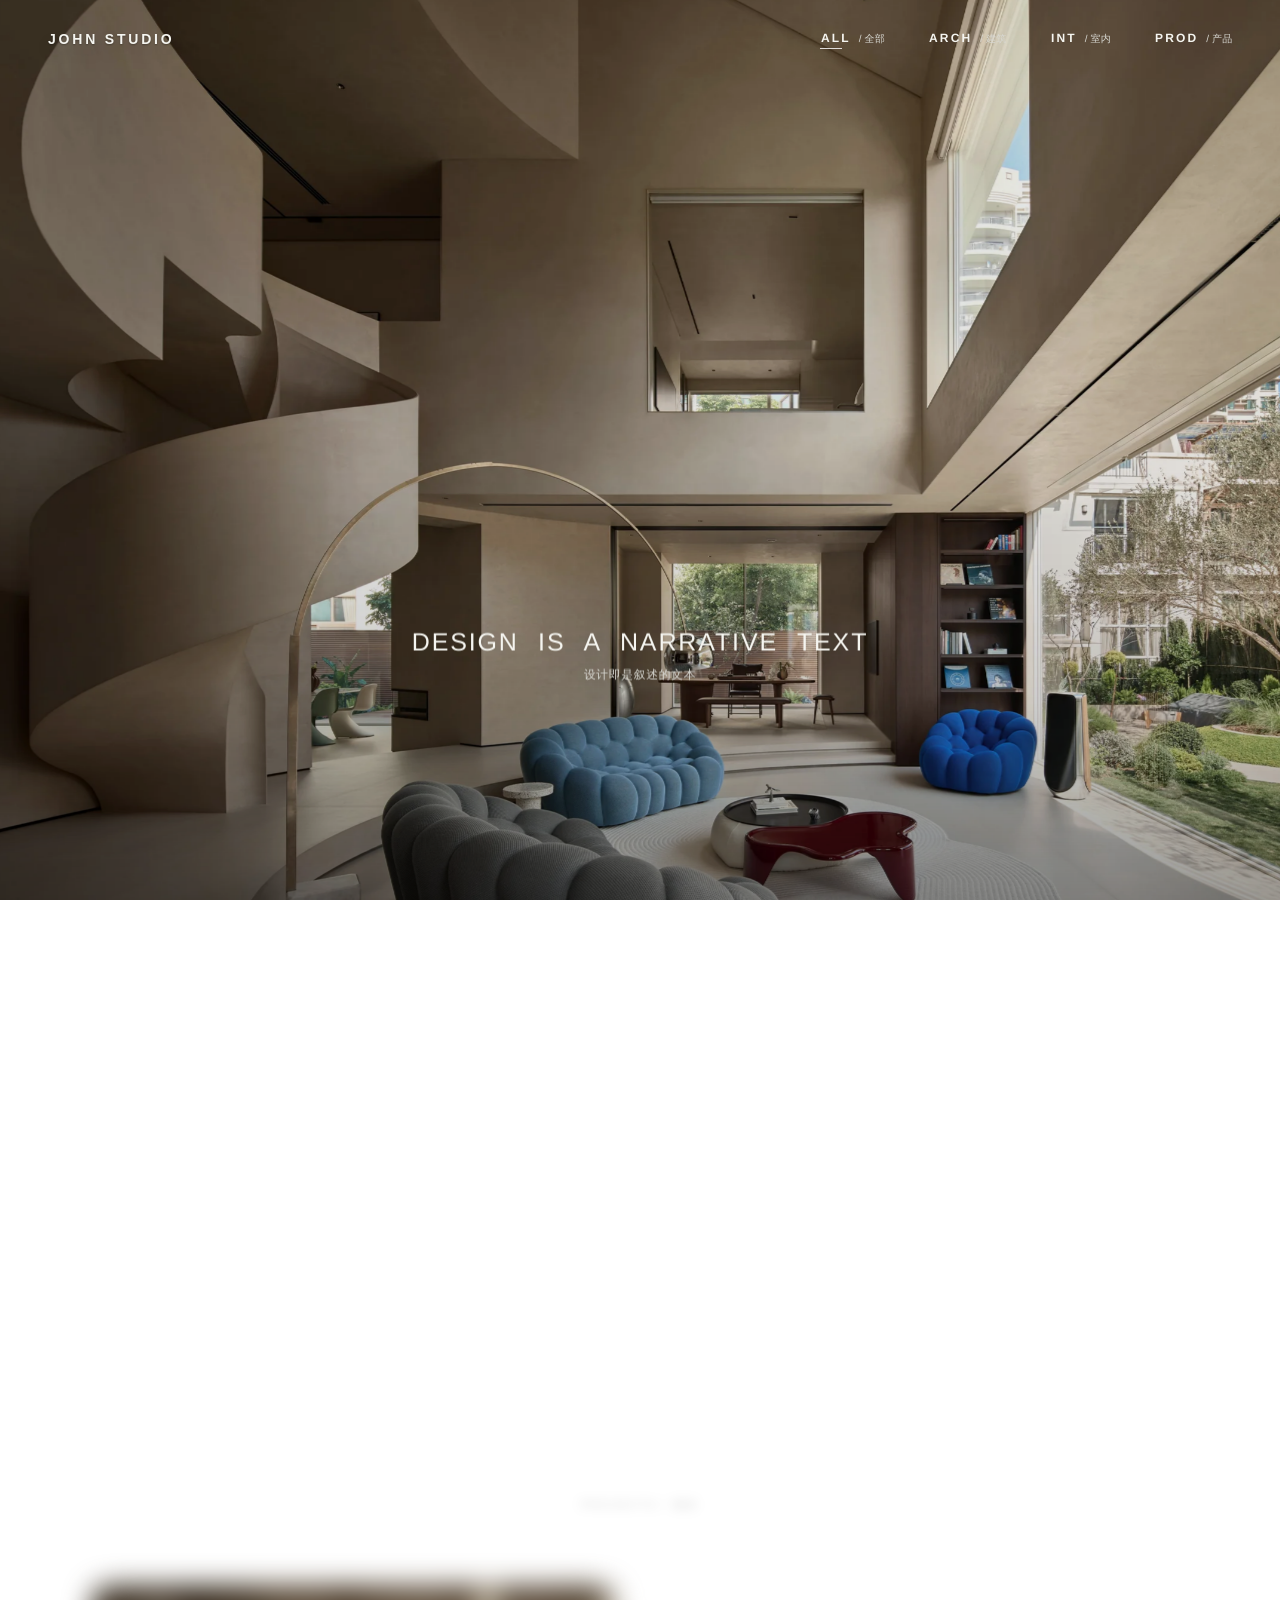
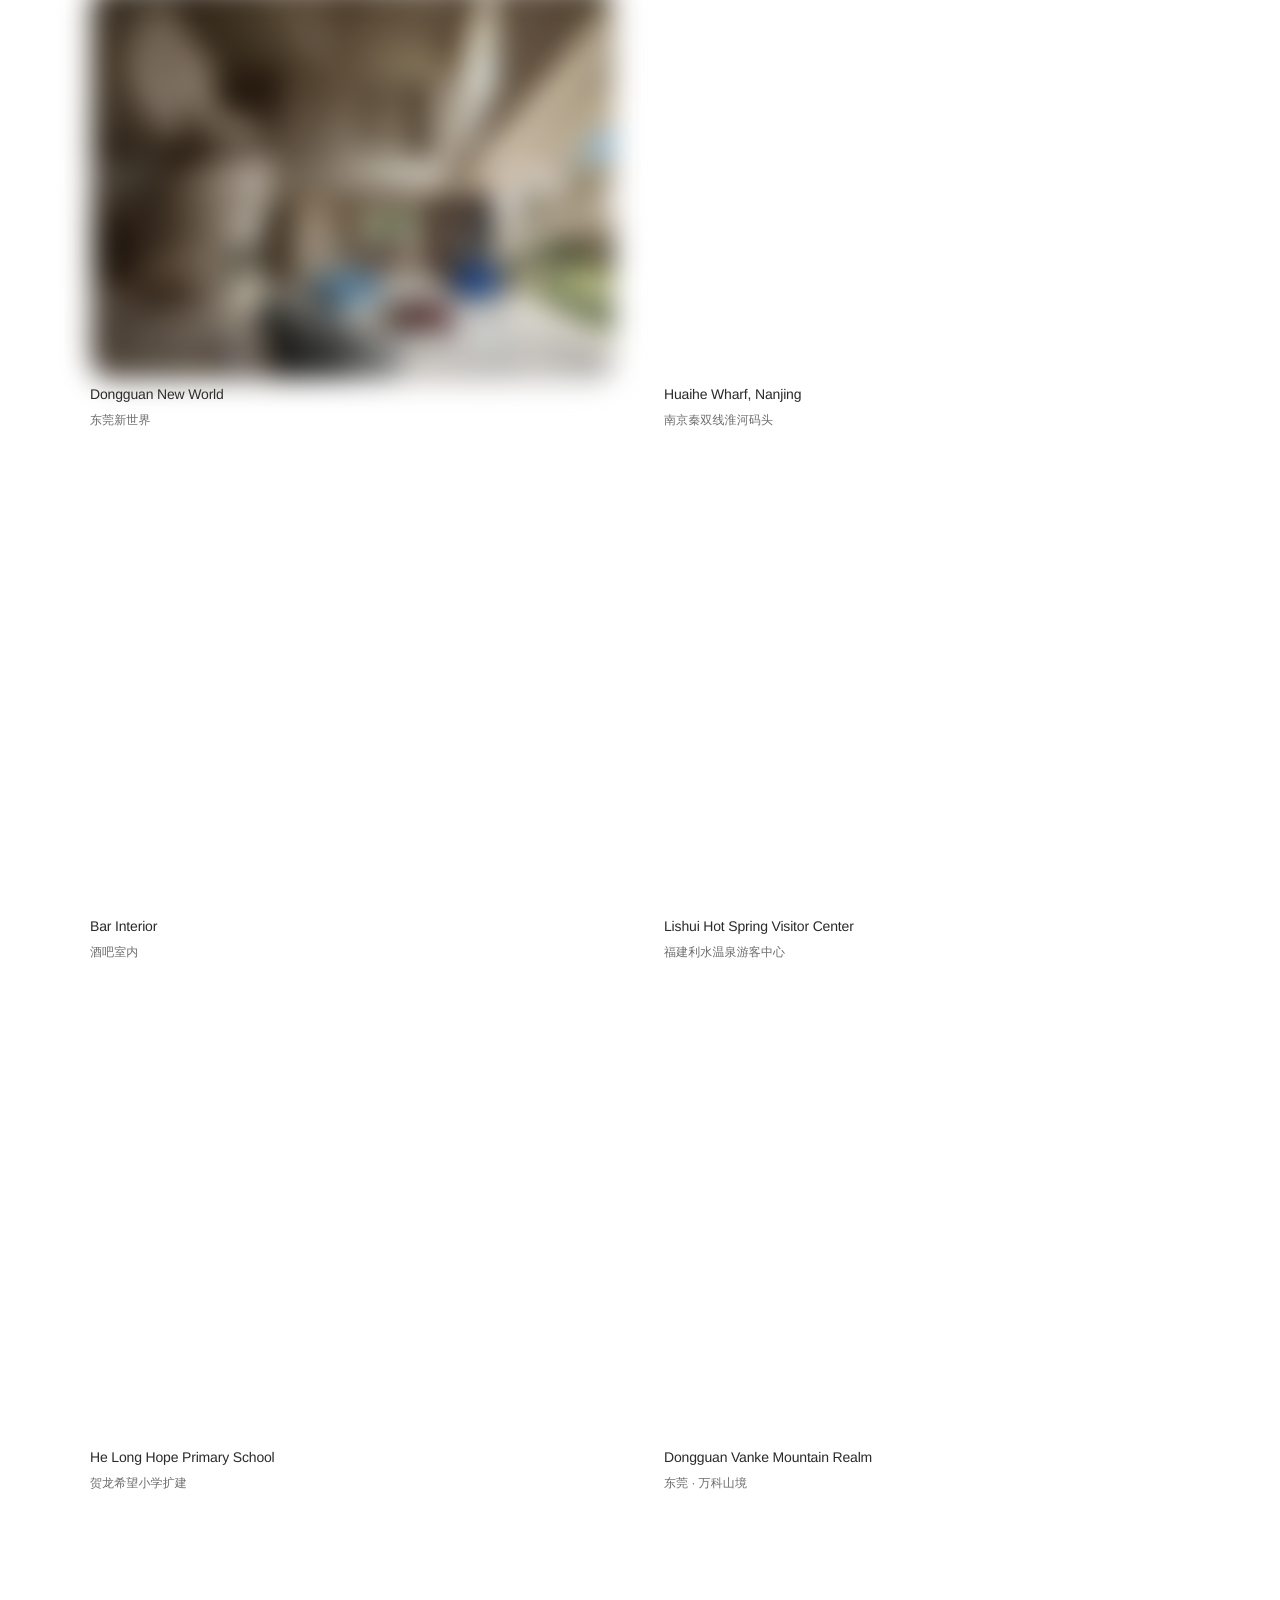
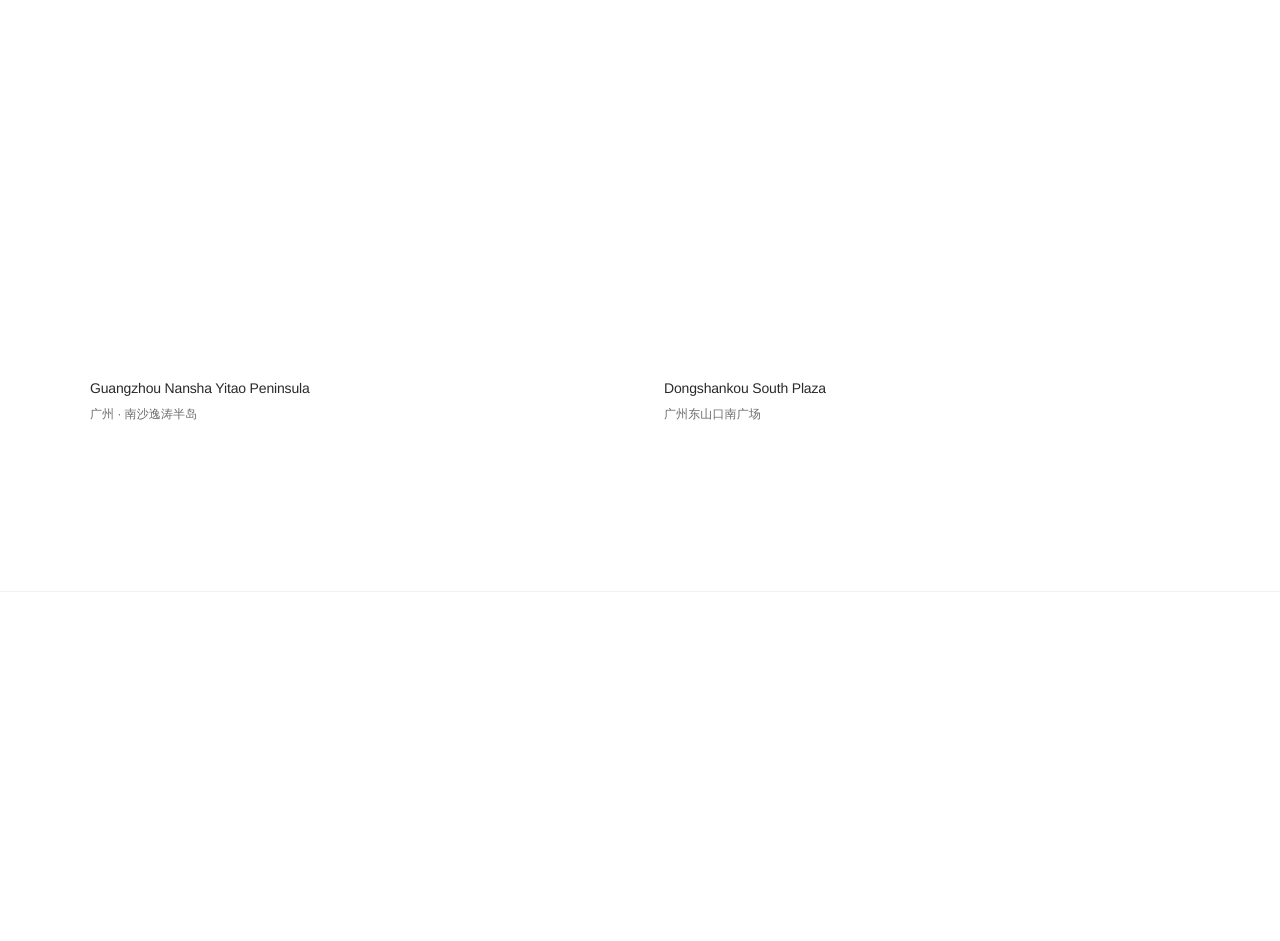
==== index.html @ ca64f233 "restore project image motion" ====
<!DOCTYPE html>
<html lang="en">
<head>
<meta charset="UTF-8">
<meta name="viewport" content="width=device-width, initial-scale=1.0"/>
<title>JOHN STUDIO - COVER FIRST ROBUST PREVIEW</title>

<style>
/* =========================
   BASE
========================= */
body{
  margin:0;
  font-family:-apple-system,BlinkMacSystemFont,sans-serif;
  background:#0b0b0d;
  color:#fff;
}

/* =========================
   HOME / 主页面
========================= */
#homePage{
  display:block;
}

/* HERO */
.hero{
  height:100vh;
  position:relative;
  overflow:hidden;
  display:flex;
  align-items:center;
  justify-content:center;
  text-align:center;
}

.bg{
  position:absolute;
  inset:0;
  background-size:cover;
  background-position:center;
  transform:scale(1.1);
  transition:opacity 1.2s ease, transform 4s ease;
  filter:brightness(0.78);
}

.hero::after{
  content:"";
  position:absolute;
  inset:0;
  pointer-events:none;
  /* 让 Hero 底图在底部慢慢融入浅色页面，而不是硬切断 */
  background:
    linear-gradient(
      to bottom,
      rgba(0,0,0,0.18) 0%,
      rgba(0,0,0,0.12) 22%,
      rgba(0,0,0,0.06) 42%,
      rgba(245,245,247,0.00) 56%,
      rgba(245,245,247,0.24) 70%,
      rgba(245,245,247,0.58) 82%,
      rgba(245,245,247,0.88) 92%,
      rgba(245,245,247,1.00) 100%
    );
}

.hero::before{
  content:"";
  position:absolute;
  left:-2%;
  right:-2%;
  bottom:-6%;
  height:34%;
  pointer-events:none;
  z-index:1;
  /* 再加一层柔和雾化过渡，让白底更自然地接住底图 */
  background:
    radial-gradient(
      ellipse at center bottom,
      rgba(245,245,247,0.72) 0%,
      rgba(245,245,247,0.42) 40%,
      rgba(245,245,247,0.16) 68%,
      rgba(245,245,247,0.00) 100%
    );
  filter:blur(18px);
  transform:translateY(6%);
}

.content{
  position:relative;
  z-index:2;
}

h1{
  font-size:72px;
  margin:0;
  font-weight:300;
  letter-spacing:-1px;
}

/* NAV */
.nav{
  margin-top:60px;
  display:flex;
  justify-content:center;
  gap:60px;
}

.item{
  cursor:pointer;
  opacity:0.45;
  transition:transform 0.25s ease, opacity 0.25s ease;
  text-align:center;
}

.item:hover{
  opacity:1;
  transform:scale(1.12);
}

.item.active{
  opacity:1;
}

.item span{
  display:block;
  font-size:12px;
  opacity:0.4;
}

/* SECTION */
.section{
  padding:120px 40px;
  max-width:1100px;
  margin:auto;
}

.title{
  font-size:12px;
  letter-spacing:3px;
  opacity:0.4;
  margin-bottom:40px;
}

.cards{
  display:grid;
  grid-template-columns:repeat(2,1fr);
  gap:28px;
}

.card{
  cursor:pointer;
}

.card img{
  width:100%;
  height:420px;
  object-fit:cover;
  border-radius:22px;
  transition:0.4s ease;
}

.card:hover img{
  transform:scale(1.02);
}

.card .text{
  padding:12px 6px;
}

.card .text span{
  display:block;
  font-size:12px;
  opacity:0.4;
  margin-top:6px;
}

/* CONTACT */
.contact{
  padding:120px 40px;
  max-width:1000px;
  margin:auto;
  opacity:0.75;
  display:grid;
  grid-template-columns:repeat(3,1fr);
  gap:40px;
  font-size:13px;
}

/* =========================
   SPACE / 空间页面
========================= */
#spacePage{
  display:none;
  position:fixed;
  inset:0;
  z-index:999;
  background:#000;
  overflow:hidden;
  color:#fff;
}

/* STAGE */
.stage{
  position:relative;
  width:100vw;
  height:100vh;
  overflow:hidden;
}

/* SLIDES */
.slide{
  position:absolute;
  inset:0;
  background-size:cover;
  background-position:center;
  background-repeat:no-repeat;
  opacity:0;
  transform:scale(1.05);
  transition:opacity 1.2s ease, transform 5s ease;
  filter:brightness(0.90);
}

.slide.active{
  opacity:1;
  transform:scale(1.12);
}

/* SMART IMAGE MODE
   横图：cover 全屏沉浸
   竖图：contain 完整显示 + 同图 cover 背景补满 */
.slide.portrait{
  background-size:contain, cover;
  background-position:center, center;
  background-repeat:no-repeat, no-repeat;
}

.slide.landscape{
  background-size:cover;
  background-position:center;
  background-repeat:no-repeat;
}

/* OVERLAY */
.stage::after{
  content:"";
  position:absolute;
  inset:0;
  background:linear-gradient(
    to bottom,
    rgba(0,0,0,0.02) 0%,
    rgba(0,0,0,0.03) 52%,
    rgba(0,0,0,0.12) 78%,
    rgba(0,0,0,0.42) 100%
  );
  pointer-events:none;
}

/* TOP PROJECT SWITCHER */
.topnav{
  position:absolute;
  top:28px;
  left:50%;
  transform:translateX(-50%);
  display:flex;
  gap:40px;
  z-index:20;
}

.navGroup{
  position:relative;
  padding:0 0 18px;
}

.tab{
  font-size:12px;
  letter-spacing:2px;
  opacity:0.4;
  cursor:pointer;
  transition:0.25s;
}

.navGroup:hover .tab{
  opacity:0.8;
  transform:scale(1.08);
}

.navGroup.active .tab{
  opacity:1;
}

.projectMenu{
  position:absolute;
  top:28px;
  left:50%;
  transform:translateX(-50%) translateY(8px);
  min-width:190px;
  padding:10px 0;
  border-radius:0;
  background:transparent;
  backdrop-filter:none;
  border:none;
  opacity:0;
  pointer-events:none;
  transition:opacity .25s ease, transform .25s ease;
  text-align:center;
}

.navGroup:hover .projectMenu{
  opacity:1;
  pointer-events:auto;
  transform:translateX(-50%) translateY(0);
}

.projectOption{
  display:block;
  font-size:11px;
  letter-spacing:1.4px;
  line-height:1.45;
  padding:8px 4px;
  opacity:0.48;
  cursor:pointer;
  transition:opacity .22s ease, transform .22s ease;
  white-space:nowrap;
}

.projectOption:hover{
  opacity:1;
  transform:scale(1.04);
}

.projectOption.current{
  opacity:1;
}

.projectOption span{
  display:block;
  font-size:10px;
  letter-spacing:0;
  opacity:.35;
  margin-top:2px;
}

/* META */
.meta{
  position:absolute;
  bottom:34px;
  left:34px;
  z-index:10;
  text-shadow:0 2px 12px rgba(0,0,0,0.38);
}

.space-title{
  font-size:14px;
  opacity:0.9;
}

.desc{
  font-size:12px;
  opacity:0.45;
  margin-top:6px;
}

.project-index{
  font-size:11px;
  opacity:0.35;
  margin-top:12px;
  letter-spacing:2px;
}

/* hint */
.hint{
  position:absolute;
  right:28px;
  bottom:28px;
  font-size:11px;
  opacity:0.25;
  z-index:10;
}


/* PORTRAIT ONLY SIDE BLUR GLASS
   只在竖向图片 contain 排版时开启；横幅图片保持原样 */
.sideBlur{
  position:absolute;
  top:0;
  bottom:0;
  width:min(29vw, 430px);
  z-index:6;
  pointer-events:none;
  opacity:0;
  transition:opacity .45s ease;
  backdrop-filter:blur(11px) saturate(0.98) brightness(1.00);
  -webkit-backdrop-filter:blur(11px) saturate(0.98) brightness(1.00);
}

.stage.portraitMode .sideBlur{
  opacity:1;
}

.sideBlur.left{
  left:0;
  background:
    linear-gradient(to right,
      rgba(0,0,0,0.045) 0%,
      rgba(0,0,0,0.028) 24%,
      rgba(0,0,0,0.012) 50%,
      rgba(255,255,255,0.010) 78%,
      rgba(255,255,255,0.00) 100%);
  box-shadow:
    inset -12px 0 24px rgba(0,0,0,0.045),
    inset -1px 0 0 rgba(255,255,255,0.025);
  mask-image:linear-gradient(to right, rgba(0,0,0,1) 0%, rgba(0,0,0,.95) 74%, rgba(0,0,0,0) 100%);
  -webkit-mask-image:linear-gradient(to right, rgba(0,0,0,1) 0%, rgba(0,0,0,.95) 74%, rgba(0,0,0,0) 100%);
}

.sideBlur.right{
  right:0;
  background:
    linear-gradient(to left,
      rgba(0,0,0,0.045) 0%,
      rgba(0,0,0,0.028) 24%,
      rgba(0,0,0,0.012) 50%,
      rgba(255,255,255,0.010) 78%,
      rgba(255,255,255,0.00) 100%);
  box-shadow:
    inset 12px 0 24px rgba(0,0,0,0.045),
    inset 1px 0 0 rgba(255,255,255,0.025);
  mask-image:linear-gradient(to left, rgba(0,0,0,1) 0%, rgba(0,0,0,.95) 74%, rgba(0,0,0,0) 100%);
  -webkit-mask-image:linear-gradient(to left, rgba(0,0,0,1) 0%, rgba(0,0,0,.95) 74%, rgba(0,0,0,0) 100%);
}

@media(max-width:760px){
  .sideBlur{
    width:22vw;
    backdrop-filter:blur(10px) saturate(0.99) brightness(1.00);
    -webkit-backdrop-filter:blur(10px) saturate(0.99) brightness(1.00);
  }
  h1{font-size:46px;}
  .nav{gap:26px;}
  .cards{grid-template-columns:1fr;}
  .card img{height:360px;}
  .contact{grid-template-columns:1fr;}
  .topnav{gap:26px;}
  .projectMenu{min-width:160px;}
}

/* =========================
   LIGHT VERSION OVERRIDES
========================= */
body{
  background:#f5f1e9;
  color:#181716;
}

#homePage{
  background:#f5f1e9;
  color:#181716;
}

.hero::after{
  background:linear-gradient(
    to bottom,
    rgba(255,255,255,0.04) 0%,
    rgba(255,255,255,0.08) 28%,
    rgba(245,241,233,0.40) 64%,
    rgba(245,241,233,0.92) 88%,
    rgba(245,241,233,1) 100%
  );
}

.bg{
  filter:brightness(0.88);
}

.content{
  color:#fff;
  text-shadow:0 10px 30px rgba(0,0,0,0.18);
}

.item,
.item span{
  color:inherit;
}

.section{
  color:#181716;
}

.title{
  opacity:0.5;
}

.card img{
  box-shadow:0 22px 60px rgba(0,0,0,0.08);
}

.contact{
  color:#181716;
  opacity:0.78;
}

#spacePage{
  background:#f5f1e9;
  color:#181716;
}

.slide{
  filter:brightness(0.98);
}

.stage::after{
  background:linear-gradient(
    to bottom,
    rgba(255,255,255,0.00) 0%,
    rgba(255,255,255,0.03) 48%,
    rgba(245,241,233,0.36) 76%,
    rgba(245,241,233,0.84) 100%
  );
}

/* Top nav stays light for readability over imagery */
.topnav,
.tab,
.projectOption,
.projectOption span,
.hint{
  color:#fff;
  text-shadow:0 1px 12px rgba(0,0,0,0.25);
}

.tab{
  opacity:0.58;
}

.navGroup:hover .tab{
  opacity:0.92;
}

.navGroup.active .tab,
.projectOption.current{
  opacity:1;
}

.projectOption{
  opacity:0.62;
}

.projectOption span{
  opacity:0.55;
}

.meta{
  color:#181716;
  text-shadow:0 2px 10px rgba(255,255,255,0.35);
}

.space-title{
  color:#181716;
}

.desc,
.project-index{
  color:rgba(24,23,22,0.74);
  opacity:1;
}

.hint{
  opacity:0.48;
}

/* Portrait side blur becomes light glass instead of dark haze */
.sideBlur{
  backdrop-filter:blur(11px) saturate(0.98) brightness(1.05);
  -webkit-backdrop-filter:blur(11px) saturate(0.98) brightness(1.05);
}

.sideBlur.left{
  background:
    linear-gradient(to right,
      rgba(255,255,255,0.15) 0%,
      rgba(255,255,255,0.09) 24%,
      rgba(255,255,255,0.04) 50%,
      rgba(255,255,255,0.015) 78%,
      rgba(255,255,255,0.00) 100%);
  box-shadow:
    inset -12px 0 24px rgba(255,255,255,0.10),
    inset -1px 0 0 rgba(255,255,255,0.08);
}

.sideBlur.right{
  background:
    linear-gradient(to left,
      rgba(255,255,255,0.15) 0%,
      rgba(255,255,255,0.09) 24%,
      rgba(255,255,255,0.04) 50%,
      rgba(255,255,255,0.015) 78%,
      rgba(255,255,255,0.00) 100%);
  box-shadow:
    inset 12px 0 24px rgba(255,255,255,0.10),
    inset 1px 0 0 rgba(255,255,255,0.08);
}


/* =========================
   LIGHT APPLE VERSION OVERRIDES
========================= */
body,
#homePage,
#spacePage{
  background:#f5f6f8;
  color:#111214;
}

/* Cooler, cleaner Apple-like light surface */
.hero::after{
  background:linear-gradient(
    to bottom,
    rgba(255,255,255,0.02) 0%,
    rgba(255,255,255,0.05) 24%,
    rgba(245,246,248,0.28) 56%,
    rgba(245,246,248,0.86) 84%,
    rgba(245,246,248,1) 100%
  );
}

.bg{
  filter:brightness(0.90) saturate(0.98);
}

.content{
  text-shadow:0 10px 28px rgba(0,0,0,0.14);
}

h1{
  letter-spacing:-0.04em;
}

.item{
  opacity:0.52;
}

.item.active{
  opacity:1;
}

.item span{
  opacity:0.52;
}

.section{
  padding:132px 44px;
}

.title{
  opacity:0.46;
  letter-spacing:0.22em;
}

.cards{
  gap:34px;
}

.card img{
  border-radius:28px;
  box-shadow:
    0 18px 48px rgba(15,23,42,0.08),
    0 2px 10px rgba(15,23,42,0.04);
}

.card:hover img{
  transform:scale(1.018);
}

.card .text{
  padding:14px 6px 2px;
}

.card .text span{
  opacity:0.52;
}

.contact{
  opacity:0.82;
  color:#202124;
}

/* Space page: cleaner and more "Apple" */
.slide{
  filter:brightness(1.00) saturate(0.98);
}

.stage::after{
  background:linear-gradient(
    to bottom,
    rgba(255,255,255,0.00) 0%,
    rgba(255,255,255,0.025) 50%,
    rgba(245,246,248,0.24) 76%,
    rgba(245,246,248,0.72) 100%
  );
}

.topnav{
  gap:44px;
}

.tab{
  opacity:0.64;
  text-shadow:0 1px 12px rgba(0,0,0,0.18);
}

.navGroup:hover .tab{
  opacity:0.95;
}

.projectOption{
  opacity:0.68;
  text-shadow:0 1px 12px rgba(0,0,0,0.18);
}

.projectOption span{
  opacity:0.56;
}

.meta{
  text-shadow:0 2px 10px rgba(255,255,255,0.46);
}

.space-title{
  color:#121316;
}

.desc,
.project-index{
  color:rgba(18,19,22,0.72);
}

.hint{
  opacity:0.40;
  text-shadow:0 1px 12px rgba(0,0,0,0.16);
}

/* Portrait side blur: more transparent frosted glass, cooler Apple tone */
.sideBlur{
  backdrop-filter:blur(13px) saturate(1.02) brightness(1.02);
  -webkit-backdrop-filter:blur(13px) saturate(1.02) brightness(1.02);
}

.sideBlur.left{
  background:
    linear-gradient(to right,
      rgba(255,255,255,0.18) 0%,
      rgba(255,255,255,0.10) 24%,
      rgba(255,255,255,0.045) 52%,
      rgba(255,255,255,0.015) 80%,
      rgba(255,255,255,0.00) 100%);
  box-shadow:
    inset -10px 0 24px rgba(255,255,255,0.08),
    inset -1px 0 0 rgba(255,255,255,0.10);
}

.sideBlur.right{
  background:
    linear-gradient(to left,
      rgba(255,255,255,0.18) 0%,
      rgba(255,255,255,0.10) 24%,
      rgba(255,255,255,0.045) 52%,
      rgba(255,255,255,0.015) 80%,
      rgba(255,255,255,0.00) 100%);
  box-shadow:
    inset 10px 0 24px rgba(255,255,255,0.08),
    inset 1px 0 0 rgba(255,255,255,0.10);
}


/* =========================
   APPLE PRODUCT PAGE REFINEMENT
========================= */
body,
#homePage,
#spacePage{
  background:#f5f5f7;
  color:#1d1d1f;
}

/* Apple product page usually has cleaner whitespace + cooler surface */
.hero::after{
  background:linear-gradient(
    to bottom,
    rgba(255,255,255,0.00) 0%,
    rgba(255,255,255,0.025) 22%,
    rgba(245,245,247,0.18) 52%,
    rgba(245,245,247,0.72) 82%,
    rgba(245,245,247,1) 100%
  );
}

.bg{
  filter:brightness(0.93) saturate(0.96);
}

.content{
  text-shadow:0 8px 24px rgba(0,0,0,0.10);
}

h1{
  font-size:78px;
  font-weight:300;
  letter-spacing:-0.055em;
}

.nav{
  gap:56px;
}

.item{
  opacity:0.54;
}

.item:hover{
  transform:scale(1.08);
}

.item span{
  font-size:11px;
  opacity:0.5;
}

.section{
  max-width:1180px;
  padding:144px 48px;
}

.title{
  font-size:11px;
  letter-spacing:0.24em;
  opacity:0.42;
  margin-bottom:44px;
}

.cards{
  gap:36px;
}

.card img{
  border-radius:30px;
  box-shadow:
    0 12px 34px rgba(0,0,0,0.05),
    0 2px 10px rgba(0,0,0,0.03);
}

.card:hover img{
  transform:scale(1.015);
}

.card .text{
  padding:14px 4px 4px;
  font-size:15px;
  color:#1d1d1f;
}

.card .text span{
  font-size:12px;
  opacity:0.54;
}

.contact{
  max-width:1100px;
  padding:132px 48px;
  color:#1d1d1f;
  opacity:0.82;
}

/* Space page tuned to Apple product page feeling */
.slide{
  filter:brightness(1.02) saturate(0.97);
}

.stage::after{
  background:linear-gradient(
    to bottom,
    rgba(255,255,255,0.00) 0%,
    rgba(255,255,255,0.012) 48%,
    rgba(245,245,247,0.14) 76%,
    rgba(245,245,247,0.48) 100%
  );
}

/* Top switcher lighter and more restrained */
.topnav{
  gap:46px;
}

.tab{
  font-size:11px;
  letter-spacing:0.22em;
  opacity:0.62;
  text-shadow:0 1px 10px rgba(0,0,0,0.12);
}

.navGroup:hover .tab{
  opacity:0.92;
  transform:scale(1.05);
}

.projectOption{
  font-size:11px;
  letter-spacing:0.08em;
  opacity:0.70;
  text-shadow:0 1px 10px rgba(0,0,0,0.12);
}

.projectOption span{
  font-size:10px;
  opacity:0.52;
}

.meta{
  bottom:36px;
  left:36px;
  text-shadow:0 2px 8px rgba(255,255,255,0.28);
}

.space-title{
  font-size:14px;
  color:#1d1d1f;
}

.desc{
  color:rgba(29,29,31,0.72);
}

.project-index{
  color:rgba(29,29,31,0.60);
  letter-spacing:0.18em;
}

.hint{
  opacity:0.32;
  text-shadow:0 1px 10px rgba(0,0,0,0.10);
}

/* Portrait side glass closer to Apple frosted UI */
.sideBlur{
  backdrop-filter:blur(14px) saturate(1.04) brightness(1.02);
  -webkit-backdrop-filter:blur(14px) saturate(1.04) brightness(1.02);
}

.sideBlur.left{
  background:
    linear-gradient(to right,
      rgba(255,255,255,0.20) 0%,
      rgba(255,255,255,0.11) 24%,
      rgba(255,255,255,0.05) 52%,
      rgba(255,255,255,0.018) 82%,
      rgba(255,255,255,0.00) 100%);
  box-shadow:
    inset -8px 0 20px rgba(255,255,255,0.08),
    inset -1px 0 0 rgba(255,255,255,0.10);
}

.sideBlur.right{
  background:
    linear-gradient(to left,
      rgba(255,255,255,0.20) 0%,
      rgba(255,255,255,0.11) 24%,
      rgba(255,255,255,0.05) 52%,
      rgba(255,255,255,0.018) 82%,
      rgba(255,255,255,0.00) 100%);
  box-shadow:
    inset 8px 0 20px rgba(255,255,255,0.08),
    inset 1px 0 0 rgba(255,255,255,0.10);
}

@media(max-width:760px){
  h1{font-size:52px;}
  .section{padding:108px 22px;}
  .contact{padding:108px 22px;}
}


/* =========================
   AUTO CONTRAST TEXT SYSTEM
   图片亮度自动切换文字深浅；同时保留轻微光晕，避免文字消失
========================= */
.stage.textOnDark .topnav,
.stage.textOnDark .tab,
.stage.textOnDark .projectOption,
.stage.textOnDark .projectOption span,
.stage.textOnDark .meta,
.stage.textOnDark .space-title,
.stage.textOnDark .desc,
.stage.textOnDark .project-index,
.stage.textOnDark .hint{
  color:#f5f5f7 !important;
  text-shadow:
    0 1px 2px rgba(0,0,0,0.36),
    0 8px 22px rgba(0,0,0,0.36) !important;
}

.stage.textOnDark .desc,
.stage.textOnDark .project-index,
.stage.textOnDark .projectOption span{
  color:rgba(245,245,247,0.82) !important;
}

.stage.textOnLight .topnav,
.stage.textOnLight .tab,
.stage.textOnLight .projectOption,
.stage.textOnLight .projectOption span,
.stage.textOnLight .meta,
.stage.textOnLight .space-title,
.stage.textOnLight .desc,
.stage.textOnLight .project-index,
.stage.textOnLight .hint{
  color:#1d1d1f !important;
  text-shadow:
    0 1px 2px rgba(255,255,255,0.72),
    0 8px 22px rgba(255,255,255,0.54) !important;
}

.stage.textOnLight .desc,
.stage.textOnLight .project-index,
.stage.textOnLight .projectOption span{
  color:rgba(29,29,31,0.84) !important;
}

.stage.textOnLight .tab,
.stage.textOnDark .tab{
  opacity:0.68;
}

.stage.textOnLight .navGroup.active .tab,
.stage.textOnDark .navGroup.active .tab,
.stage.textOnLight .projectOption.current,
.stage.textOnDark .projectOption.current{
  opacity:1;
}

.stage.textOnLight .projectOption,
.stage.textOnDark .projectOption{
  opacity:0.82;
}

.stage.textOnLight .projectOption:hover,
.stage.textOnDark .projectOption:hover{
  opacity:1;
}

/* A barely visible local halo behind bottom text, not a box */
.meta::before{
  content:"";
  position:absolute;
  inset:-18px -24px -18px -20px;
  z-index:-1;
  border-radius:28px;
  opacity:0;
  transition:opacity .45s ease, background .45s ease;
  pointer-events:none;
  filter:blur(10px);
}

.stage.textOnDark .meta::before{
  opacity:0.20;
  background:rgba(0,0,0,0.38);
}

.stage.textOnLight .meta::before{
  opacity:0.22;
  background:rgba(255,255,255,0.62);
}

/* Hero title keeps readable over both light/dark hero images */
.hero .content{
  text-shadow:
    0 1px 2px rgba(0,0,0,0.30),
    0 12px 30px rgba(0,0,0,0.22) !important;
}


/* Secondary Chinese text readability refinement */
.projectOption span,
.desc,
.project-index{
  font-weight:500;
  letter-spacing:0.02em;
}

.stage.textOnLight .projectOption span,
.stage.textOnLight .desc,
.stage.textOnLight .project-index{
  text-shadow:
    0 1px 1px rgba(255,255,255,0.78),
    0 4px 10px rgba(255,255,255,0.34) !important;
}

.stage.textOnDark .projectOption span,
.stage.textOnDark .desc,
.stage.textOnDark .project-index{
  text-shadow:
    0 1px 1px rgba(0,0,0,0.40),
    0 4px 10px rgba(0,0,0,0.28) !important;
}


/* =========================
   REFINED LIGHT TYPOGRAPHY SYSTEM
   重新设计浅色版字体层级：更高级、更克制、更清楚
========================= */

/* Global light-page typography */
body{
  -webkit-font-smoothing:antialiased;
  text-rendering:geometricPrecision;
}

/* HOME: keep Apple product-page calmness */
h1{
  font-weight:320 !important;
  letter-spacing:-0.065em !important;
  color:#f8f8f8;
  text-shadow:
    0 1px 2px rgba(0,0,0,0.18),
    0 14px 34px rgba(0,0,0,0.18) !important;
}

.nav .item{
  font-size:13px;
  font-weight:520;
  letter-spacing:0.18em;
  color:rgba(255,255,255,0.72);
  opacity:1 !important;
  text-shadow:0 1px 12px rgba(0,0,0,0.16);
}

.nav .item.active{
  color:#fff;
}

.nav .item span{
  margin-top:7px;
  font-size:11px;
  font-weight:450;
  letter-spacing:0.04em;
  color:rgba(255,255,255,0.56);
  opacity:1 !important;
}

/* HOME project labels */
.card .text{
  font-size:15px !important;
  font-weight:520;
  letter-spacing:-0.01em;
  color:#1d1d1f !important;
}

.card .text span{
  font-size:12px !important;
  font-weight:460;
  color:rgba(29,29,31,0.58);
  opacity:1 !important;
}

.title{
  color:rgba(29,29,31,0.48);
  opacity:1 !important;
  font-weight:540;
}

/* SPACE: use CSS variables driven by automatic image contrast */
#spaceStage{
  --space-fg:#f5f5f7;
  --space-sub:rgba(245,245,247,0.72);
  --space-soft:rgba(245,245,247,0.54);
  --space-shadow:rgba(0,0,0,0.30);
  --space-glow:rgba(0,0,0,0.18);
}

#spaceStage.textOnLight{
  --space-fg:#1d1d1f;
  --space-sub:rgba(29,29,31,0.74);
  --space-soft:rgba(29,29,31,0.56);
  --space-shadow:rgba(255,255,255,0.68);
  --space-glow:rgba(255,255,255,0.34);
}

#spaceStage.textOnDark{
  --space-fg:#f5f5f7;
  --space-sub:rgba(245,245,247,0.76);
  --space-soft:rgba(245,245,247,0.58);
  --space-shadow:rgba(0,0,0,0.34);
  --space-glow:rgba(0,0,0,0.20);
}

/* remove heavy old shadows and rebuild refined contrast */
#spaceStage .topnav,
#spaceStage .tab,
#spaceStage .projectOption,
#spaceStage .projectOption span,
#spaceStage .meta,
#spaceStage .space-title,
#spaceStage .desc,
#spaceStage .project-index,
#spaceStage .hint{
  color:var(--space-fg) !important;
  text-shadow:
    0 1px 1px var(--space-shadow),
    0 10px 26px var(--space-glow) !important;
}

/* Top category: more Apple-like, less decorative */
.topnav{
  top:32px !important;
  gap:48px !important;
}

.tab{
  font-size:12px !important;
  font-weight:560 !important;
  letter-spacing:0.20em !important;
  opacity:0.52 !important;
  line-height:1;
}

.navGroup:hover .tab{
  opacity:0.78 !important;
  transform:scale(1.04) !important;
}

.navGroup.active .tab{
  opacity:1 !important;
}

/* Hover project text menu: text-only but with stronger hierarchy */
.projectMenu{
  top:32px !important;
  min-width:230px !important;
  padding:16px 0 8px !important;
}

.projectOption{
  padding:10px 4px 9px !important;
  font-size:15px !important;
  font-weight:520 !important;
  letter-spacing:0.045em !important;
  line-height:1.25 !important;
  opacity:0.58 !important;
  color:var(--space-fg) !important;
}

.projectOption:hover{
  opacity:1 !important;
  transform:translateY(-1px) scale(1.015) !important;
}

.projectOption.current{
  opacity:0.92 !important;
}

.projectOption span{
  margin-top:7px !important;
  font-size:12px !important;
  font-weight:460 !important;
  letter-spacing:0.015em !important;
  color:var(--space-sub) !important;
  opacity:1 !important;
}

/* Bottom meta: elegant Apple-like hierarchy */
.meta{
  left:40px !important;
  bottom:38px !important;
  max-width:min(560px, 42vw);
}

.meta::before{
  display:none !important;
}

.space-title{
  font-size:17px !important;
  font-weight:600 !important;
  letter-spacing:-0.018em !important;
  line-height:1.18 !important;
  color:var(--space-fg) !important;
  opacity:1 !important;
}

.desc{
  margin-top:10px !important;
  font-size:13px !important;
  font-weight:430 !important;
  line-height:1.58 !important;
  letter-spacing:0 !important;
  color:var(--space-sub) !important;
  opacity:1 !important;
}

.project-index{
  margin-top:18px !important;
  font-size:11px !important;
  font-weight:560 !important;
  letter-spacing:0.18em !important;
  color:var(--space-soft) !important;
  opacity:1 !important;
}

.hint{
  right:32px !important;
  bottom:32px !important;
  font-size:11px !important;
  font-weight:430 !important;
  letter-spacing:0.01em !important;
  color:var(--space-soft) !important;
  opacity:0.72 !important;
}

/* Make Chinese secondary readable but not loud */
.stage.textOnLight .projectOption span,
.stage.textOnLight .desc,
.stage.textOnLight .project-index{
  color:rgba(29,29,31,0.72) !important;
}

.stage.textOnDark .projectOption span,
.stage.textOnDark .desc,
.stage.textOnDark .project-index{
  color:rgba(245,245,247,0.76) !important;
}

/* On very light images, a subtle top/bottom local readability veil, almost invisible */
#spaceStage.textOnLight .topnav::before{
  content:"";
  position:absolute;
  left:50%;
  top:-12px;
  transform:translateX(-50%);
  width:360px;
  height:54px;
  border-radius:999px;
  background:radial-gradient(ellipse at center, rgba(255,255,255,0.36), rgba(255,255,255,0.00) 70%);
  z-index:-1;
  pointer-events:none;
}

@media(max-width:760px){
  .topnav{
    gap:28px !important;
  }
  .tab{
    font-size:11px !important;
  }
  .projectOption{
    font-size:14px !important;
  }
  .meta{
    left:24px !important;
    bottom:30px !important;
    max-width:72vw;
  }
  .space-title{
    font-size:16px !important;
  }
  .hint{
    display:none;
  }
}


/* =========================
   APPLE OFFICIAL PRODUCT PAGE REFINEMENT
   Based on user's approved light version
========================= */

:root{
  --apple-bg:#f5f5f7;
  --apple-text:#1d1d1f;
  --apple-sub:#6e6e73;
  --apple-line:rgba(0,0,0,.08);
  --apple-card:#fbfbfd;
}

body, #homePage, #spacePage{
  background:var(--apple-bg) !important;
  color:var(--apple-text) !important;
  font-family:"SF Pro Display","SF Pro Text",-apple-system,BlinkMacSystemFont,"Helvetica Neue","PingFang SC","Hiragino Sans GB","Microsoft YaHei",sans-serif !important;
  -webkit-font-smoothing:antialiased;
  text-rendering:optimizeLegibility;
}

/* HOME */
.hero{
  background:#000;
}

.hero::after{
  background:linear-gradient(
    to bottom,
    rgba(255,255,255,0.00) 0%,
    rgba(255,255,255,0.015) 20%,
    rgba(245,245,247,0.10) 55%,
    rgba(245,245,247,0.62) 82%,
    rgba(245,245,247,1) 100%
  ) !important;
}

.bg{
  filter:brightness(.95) saturate(.95) !important;
}

h1{
  font-size:88px !important;
  line-height:.96 !important;
  font-weight:300 !important;
  letter-spacing:-.06em !important;
  color:#fff !important;
  text-shadow:0 2px 10px rgba(0,0,0,.12), 0 18px 42px rgba(0,0,0,.16) !important;
}

.nav{
  margin-top:56px !important;
  gap:54px !important;
}

.nav .item{
  font-size:12px !important;
  font-weight:600 !important;
  letter-spacing:.18em !important;
  color:rgba(255,255,255,.82) !important;
  opacity:1 !important;
  text-shadow:0 1px 8px rgba(0,0,0,.12) !important;
  transform:none !important;
}

.nav .item:hover{
  transform:scale(1.05) !important;
}

.nav .item.active{
  color:#fff !important;
}

.nav .item span{
  margin-top:7px !important;
  font-size:11px !important;
  font-weight:450 !important;
  letter-spacing:.02em !important;
  color:rgba(255,255,255,.64) !important;
  opacity:1 !important;
}

/* Section rhythm more Apple-like */
.section{
  max-width:1180px !important;
  padding:152px 48px !important;
}

.title{
  font-size:11px !important;
  font-weight:600 !important;
  letter-spacing:.22em !important;
  color:rgba(29,29,31,.46) !important;
  opacity:1 !important;
  margin-bottom:48px !important;
}

.cards{
  gap:38px !important;
}

.card img{
  border-radius:32px !important;
  box-shadow:0 10px 30px rgba(0,0,0,.05), 0 1px 3px rgba(0,0,0,.03) !important;
}

.card .text{
  padding:16px 2px 4px !important;
  font-size:17px !important;
  font-weight:600 !important;
  letter-spacing:-.014em !important;
  color:var(--apple-text) !important;
}

.card .text span{
  margin-top:7px !important;
  font-size:12px !important;
  font-weight:450 !important;
  color:var(--apple-sub) !important;
  opacity:1 !important;
}

.contact{
  max-width:1180px !important;
  padding:128px 48px 140px !important;
  color:var(--apple-text) !important;
  opacity:1 !important;
  border-top:1px solid var(--apple-line);
  font-size:12px !important;
  line-height:1.8 !important;
}

/* SPACE */
#spaceStage{
  --space-fg:#f5f5f7;
  --space-sub:rgba(245,245,247,.78);
  --space-soft:rgba(245,245,247,.60);
  --space-shadow:rgba(0,0,0,.24);
  --space-glow:rgba(0,0,0,.14);
}

#spaceStage.textOnLight{
  --space-fg:#1d1d1f;
  --space-sub:rgba(29,29,31,.74);
  --space-soft:rgba(29,29,31,.54);
  --space-shadow:rgba(255,255,255,.40);
  --space-glow:rgba(255,255,255,.18);
}

#spaceStage.textOnDark{
  --space-fg:#f5f5f7;
  --space-sub:rgba(245,245,247,.78);
  --space-soft:rgba(245,245,247,.60);
  --space-shadow:rgba(0,0,0,.26);
  --space-glow:rgba(0,0,0,.16);
}

.slide{
  filter:brightness(1.02) saturate(.98) !important;
}

.stage::after{
  background:linear-gradient(
    to bottom,
    rgba(255,255,255,0) 0%,
    rgba(255,255,255,.008) 50%,
    rgba(245,245,247,.10) 76%,
    rgba(245,245,247,.34) 100%
  ) !important;
}

.topnav{
  top:28px !important;
  gap:44px !important;
}

.tab{
  font-size:11px !important;
  font-weight:600 !important;
  letter-spacing:.20em !important;
  color:var(--space-fg) !important;
  opacity:.55 !important;
  text-shadow:0 1px 2px var(--space-shadow), 0 8px 18px var(--space-glow) !important;
}

.navGroup.active .tab{
  opacity:1 !important;
}

.navGroup:hover .tab{
  opacity:.84 !important;
  transform:scale(1.03) !important;
}

.projectMenu{
  top:30px !important;
  min-width:240px !important;
  padding-top:14px !important;
}

.projectOption{
  padding:10px 0 8px !important;
  font-size:17px !important;
  font-weight:590 !important;
  letter-spacing:-.014em !important;
  color:var(--space-fg) !important;
  opacity:.64 !important;
  text-shadow:0 1px 2px var(--space-shadow), 0 8px 18px var(--space-glow) !important;
}

.projectOption:hover{
  opacity:1 !important;
  transform:translateY(-1px) !important;
}

.projectOption.current{
  opacity:.92 !important;
}

.projectOption span{
  margin-top:6px !important;
  font-size:12px !important;
  font-weight:450 !important;
  letter-spacing:.01em !important;
  color:var(--space-sub) !important;
  opacity:1 !important;
}

.meta{
  left:38px !important;
  bottom:34px !important;
  max-width:min(560px, 42vw) !important;
  text-shadow:none !important;
}

.meta::before{
  display:none !important;
}

.space-title{
  font-size:19px !important;
  line-height:1.12 !important;
  font-weight:600 !important;
  letter-spacing:-.018em !important;
  color:var(--space-fg) !important;
  text-shadow:0 1px 2px var(--space-shadow), 0 10px 22px var(--space-glow) !important;
}

.desc{
  margin-top:10px !important;
  font-size:13px !important;
  line-height:1.55 !important;
  font-weight:450 !important;
  color:var(--space-sub) !important;
  text-shadow:0 1px 2px var(--space-shadow), 0 8px 18px var(--space-glow) !important;
}

.project-index{
  margin-top:18px !important;
  font-size:11px !important;
  font-weight:600 !important;
  letter-spacing:.16em !important;
  color:var(--space-soft) !important;
  text-shadow:0 1px 2px var(--space-shadow), 0 8px 18px var(--space-glow) !important;
}

.hint{
  right:28px !important;
  bottom:28px !important;
  font-size:11px !important;
  line-height:1.3 !important;
  font-weight:450 !important;
  color:var(--space-soft) !important;
  opacity:.9 !important;
  text-shadow:0 1px 2px var(--space-shadow), 0 8px 18px var(--space-glow) !important;
}

/* keep Chinese readable but elegant */
.projectOption span,
.desc,
.project-index{
  -webkit-font-smoothing:antialiased;
}

.stage.textOnLight .projectOption span,
.stage.textOnLight .desc,
.stage.textOnLight .project-index{
  color:rgba(29,29,31,.76) !important;
}

.stage.textOnDark .projectOption span,
.stage.textOnDark .desc,
.stage.textOnDark .project-index{
  color:rgba(245,245,247,.80) !important;
}

/* portrait-side glass closer to Apple product page */
.sideBlur{
  backdrop-filter:blur(12px) saturate(1.02) brightness(1.01) !important;
  -webkit-backdrop-filter:blur(12px) saturate(1.02) brightness(1.01) !important;
}

.sideBlur.left{
  background:linear-gradient(
    to right,
    rgba(255,255,255,.16) 0%,
    rgba(255,255,255,.09) 22%,
    rgba(255,255,255,.04) 52%,
    rgba(255,255,255,.012) 82%,
    rgba(255,255,255,0) 100%
  ) !important;
  box-shadow:inset -8px 0 18px rgba(255,255,255,.06), inset -1px 0 0 rgba(255,255,255,.08) !important;
}

.sideBlur.right{
  background:linear-gradient(
    to left,
    rgba(255,255,255,.16) 0%,
    rgba(255,255,255,.09) 22%,
    rgba(255,255,255,.04) 52%,
    rgba(255,255,255,.012) 82%,
    rgba(255,255,255,0) 100%
  ) !important;
  box-shadow:inset 8px 0 18px rgba(255,255,255,.06), inset 1px 0 0 rgba(255,255,255,.08) !important;
}

@media (max-width:760px){
  h1{
    font-size:56px !important;
  }
  .nav{
    gap:28px !important;
  }
  .section{
    padding:112px 22px !important;
  }
  .contact{
    padding:96px 22px 110px !important;
  }
  .topnav{
    gap:28px !important;
  }
  .projectMenu{
    min-width:190px !important;
  }
  .projectOption{
    font-size:15px !important;
  }
  .meta{
    left:24px !important;
    bottom:26px !important;
    max-width:70vw !important;
  }
  .space-title{
    font-size:17px !important;
  }
  .hint{
    display:none !important;
  }
}


/* =========================
   SIMPLIFIED INFO CLEANUP
   Remove non-essential bottom texts
========================= */
.project-index,
.hint{
  display:none !important;
}


/* =========================
   HOME HERO RE-DESIGN
   top studio + type navigation / side manifesto typography
========================= */
.hero{
  align-items:stretch !important;
  justify-content:flex-start !important;
  text-align:left !important;
}

.hero::after{
  background:
    linear-gradient(180deg,
      rgba(10,12,16,0.18) 0%,
      rgba(10,12,16,0.08) 22%,
      rgba(10,12,16,0.10) 52%,
      rgba(245,245,247,0.12) 76%,
      rgba(245,245,247,0.88) 100%) !important;
}

.bg{
  filter:brightness(.88) saturate(.96) !important;
}

.content{
  display:none !important;
}

.home-frost-header{
  display:none !important;
}

.home-hero-shell{
  position:relative;
  z-index:4;
  width:100%;
  height:100%;
  pointer-events:none;
}

.home-topbar{
  position:fixed;
  top:16px;
  left:22px;
  right:22px;
  z-index:160;
  min-height:68px;
  padding:0 22px 0 24px;
  border-radius:24px;
  display:flex;
  align-items:center;
  justify-content:space-between;
  gap:24px;
  background:rgba(255,255,255,.26);
  border:1px solid rgba(255,255,255,.34);
  box-shadow:
    0 10px 30px rgba(15,23,42,.08),
    inset 0 1px 0 rgba(255,255,255,.24);
  backdrop-filter:blur(18px) saturate(1.14);
  -webkit-backdrop-filter:blur(18px) saturate(1.14);
  pointer-events:auto;
}

.home-topbar-brand{
  border:0;
  background:none;
  margin:0;
  padding:0;
  cursor:pointer;
  display:flex;
  flex-direction:column;
  gap:4px;
  text-align:left;
  color:#f5f5f7;
  text-shadow:0 1px 2px rgba(0,0,0,.18), 0 8px 18px rgba(0,0,0,.14);
}

.home-topbar-brand .brand-en{
  font-size:14px;
  line-height:1;
  font-weight:600;
  letter-spacing:.16em;
}

.home-topbar-brand .brand-zh{
  font-size:10px;
  line-height:1;
  font-weight:450;
  letter-spacing:.04em;
  color:rgba(245,245,247,.72);
}

.home-topbar-nav{
  display:flex;
  align-items:center;
  justify-content:flex-end;
  gap:18px;
  pointer-events:auto;
}

.home-topbar-nav .item{
  min-width:92px;
  padding:8px 8px 7px;
  margin:0;
  opacity:.68 !important;
  text-align:center;
  color:#f5f5f7 !important;
  text-shadow:0 1px 2px rgba(0,0,0,.18), 0 8px 18px rgba(0,0,0,.14) !important;
  transition:transform .25s ease, opacity .25s ease, color .25s ease;
}

.home-topbar-nav .item:hover{
  opacity:1 !important;
  transform:translateY(-1px);
}

.home-topbar-nav .item.active{
  opacity:1 !important;
}

.home-topbar-nav .item{
  font-size:12px !important;
  font-weight:600 !important;
  letter-spacing:.18em !important;
}

.home-topbar-nav .item span{
  margin-top:6px !important;
  font-size:10px !important;
  font-weight:450 !important;
  letter-spacing:.03em !important;
  color:rgba(245,245,247,.70) !important;
  opacity:1 !important;
}

.hero-manifesto{
  position:absolute;
  left:68px;
  bottom:120px;
  max-width:min(520px, 46vw);
  display:flex;
  flex-direction:column;
  align-items:flex-start;
  gap:18px;
  pointer-events:none;
}

.manifesto-kicker{
  font-size:12px;
  font-weight:600;
  letter-spacing:.16em;
  color:rgba(255,255,255,.84);
  text-transform:none;
  text-shadow:0 1px 2px rgba(0,0,0,.18), 0 8px 18px rgba(0,0,0,.12);
  opacity:0;
  animation:manifestoFade .9s ease .15s forwards;
}

.manifesto-stack{
  display:flex;
  flex-direction:column;
  align-items:flex-start;
  gap:2px;
}

.manifesto-line{
  display:block;
  font-size:clamp(48px, 7vw, 92px);
  line-height:.92;
  font-weight:500;
  letter-spacing:-.06em;
  color:#ffffff;
  text-shadow:0 2px 6px rgba(0,0,0,.18), 0 16px 38px rgba(0,0,0,.12);
  opacity:0;
  transform:translateY(22px);
  animation:manifestoReveal .95s cubic-bezier(.2,.8,.2,1) forwards,
            manifestoDrift 7s ease-in-out infinite;
}

.manifesto-line.line-1{ animation-delay:.12s, 1.3s; }
.manifesto-line.line-2{ animation-delay:.24s, 1.45s; }
.manifesto-line.line-3{ animation-delay:.36s, 1.6s; }
.manifesto-line.line-4{ animation-delay:.48s, 1.75s; }

.manifesto-sub{
  font-size:14px;
  line-height:1.7;
  font-weight:430;
  color:rgba(255,255,255,.82);
  text-shadow:0 1px 2px rgba(0,0,0,.16), 0 10px 20px rgba(0,0,0,.12);
  opacity:0;
  animation:manifestoFade .9s ease .62s forwards;
}

@keyframes manifestoReveal{
  from{
    opacity:0;
    transform:translateY(22px);
  }
  to{
    opacity:1;
    transform:translateY(0);
  }
}

@keyframes manifestoFade{
  from{ opacity:0; transform:translateY(14px); }
  to{ opacity:1; transform:translateY(0); }
}

@keyframes manifestoDrift{
  0%{ transform:translate3d(0,0,0); }
  50%{ transform:translate3d(6px,0,0); }
  100%{ transform:translate3d(0,0,0); }
}

@media(max-width:980px){
  .home-topbar{
    left:14px;
    right:14px;
    top:12px;
    min-height:64px;
    padding:12px 16px;
    border-radius:20px;
    align-items:flex-start;
    flex-direction:column;
  }

  .home-topbar-nav{
    width:100%;
    justify-content:space-between;
    gap:8px;
  }

  .home-topbar-nav .item{
    min-width:auto;
    flex:1;
  }

  .hero-manifesto{
    left:28px;
    right:28px;
    bottom:90px;
    max-width:72vw;
  }
}

@media(max-width:760px){
  .hero-manifesto{
    left:24px;
    right:24px;
    bottom:76px;
    max-width:82vw;
    gap:14px;
  }

  .manifesto-line{
    font-size:clamp(40px, 11vw, 62px);
  }

  .manifesto-sub{
    font-size:13px;
  }

  .home-topbar-nav .item{
    padding:6px 4px;
  }
}


/* =========================
   V2 HOME MANIFESTO REFINED
========================= */
.hero::after{
  background:
    linear-gradient(180deg,
      rgba(10,12,16,0.24) 0%,
      rgba(10,12,16,0.12) 22%,
      rgba(10,12,16,0.08) 48%,
      rgba(16,18,24,0.18) 74%,
      rgba(245,245,247,0.90) 100%) !important;
}

.bg{
  filter:brightness(.84) saturate(.96) !important;
  transform:scale(1.08) !important;
}

.home-topbar{
  top:18px !important;
  left:20px !important;
  right:20px !important;
  min-height:62px !important;
  padding:0 18px 0 20px !important;
  border-radius:22px !important;
  background:rgba(255,255,255,.18) !important;
  border:1px solid rgba(255,255,255,.28) !important;
  box-shadow:
    0 14px 34px rgba(15,23,42,.10),
    inset 0 1px 0 rgba(255,255,255,.20) !important;
  backdrop-filter:blur(20px) saturate(1.15) !important;
  -webkit-backdrop-filter:blur(20px) saturate(1.15) !important;
}

.home-topbar-brand{
  gap:3px !important;
}

.home-topbar-brand .brand-en{
  font-size:13px !important;
  letter-spacing:.18em !important;
  font-weight:600 !important;
}

.home-topbar-brand .brand-zh{
  font-size:10px !important;
  color:rgba(245,245,247,.68) !important;
}

.home-topbar-nav{
  gap:16px !important;
}

.home-topbar-nav .item{
  min-width:84px !important;
  padding:8px 6px 9px !important;
  position:relative;
}

.home-topbar-nav .item::after{
  content:"";
  position:absolute;
  left:50%;
  bottom:-3px;
  width:8px;
  height:8px;
  margin-left:-4px;
  border-radius:999px;
  background:rgba(255,255,255,.94);
  box-shadow:0 0 0 1px rgba(255,255,255,.08);
  transform:scale(0);
  transform-origin:center;
  transition:transform .24s ease, opacity .24s ease;
  opacity:0;
}

.home-topbar-nav .item.active::after{
  transform:scale(1);
  opacity:.92;
}

.home-topbar-nav .item:hover::after{
  transform:scale(0);
  opacity:0;
}

.home-topbar-nav .item.active:hover::after{
  transform:scale(1);
  opacity:.92;
}

.home-topbar-nav .item{
  font-size:11px !important;
  font-weight:600 !important;
  letter-spacing:.20em !important;
  opacity:.78 !important;
}

.home-topbar-nav .item.active{
  opacity:1 !important;
}

.home-topbar-nav .item span{
  margin-top:5px !important;
  font-size:10px !important;
  color:rgba(245,245,247,.66) !important;
}

.hero-manifesto-v2{
  left:62px !important;
  bottom:96px !important;
  max-width:min(640px, 48vw) !important;
  gap:20px !important;
}

.manifesto-kicker{
  font-size:11px !important;
  letter-spacing:.22em !important;
  color:rgba(255,255,255,.88) !important;
}

.manifesto-stack-v2{
  gap:0px !important;
}

.manifesto-stack-v2 .manifesto-line{
  font-size:clamp(58px, 8vw, 114px) !important;
  font-weight:540 !important;
  letter-spacing:-.075em !important;
  line-height:.88 !important;
  color:#ffffff !important;
  text-shadow:
    0 1px 2px rgba(0,0,0,.18),
    0 18px 42px rgba(0,0,0,.16) !important;
}

.manifesto-stack-v2 .line-2{
  margin-left:42px;
}
.manifesto-stack-v2 .line-4{
  margin-left:18px;
}

.manifesto-meta{
  display:flex;
  align-items:flex-start;
  gap:18px;
  margin-top:8px;
  max-width:420px;
  opacity:0;
  animation:manifestoFade .9s ease .72s forwards;
}

.manifesto-rule{
  width:62px;
  height:1px;
  margin-top:11px;
  background:rgba(255,255,255,.58);
  flex:0 0 auto;
}

.manifesto-sub{
  font-size:14px !important;
  line-height:1.72 !important;
  font-weight:420 !important;
  color:rgba(255,255,255,.82) !important;
  text-shadow:
    0 1px 2px rgba(0,0,0,.16),
    0 10px 20px rgba(0,0,0,.10) !important;
}

.manifesto-sub strong{
  display:inline-block;
  margin-bottom:2px;
  font-size:14px;
  font-weight:560;
  letter-spacing:.01em;
  color:#ffffff;
}

@keyframes manifestoDrift{
  0%{ transform:translate3d(0,0,0); }
  50%{ transform:translate3d(8px,-1px,0); }
  100%{ transform:translate3d(0,0,0); }
}

@media(max-width:980px){
  .home-topbar{
    top:12px !important;
    left:14px !important;
    right:14px !important;
    min-height:64px !important;
    padding:12px 15px !important;
  }

  .hero-manifesto-v2{
    left:30px !important;
    right:30px !important;
    bottom:84px !important;
    max-width:72vw !important;
  }

  .manifesto-stack-v2 .line-2{
    margin-left:22px;
  }
  .manifesto-stack-v2 .line-4{
    margin-left:10px;
  }
}

@media(max-width:760px){
  .home-topbar{
    border-radius:18px !important;
  }

  .home-topbar-nav{
    gap:6px !important;
  }

  .home-topbar-nav .item{
    min-width:auto !important;
    flex:1;
  }

  .hero-manifesto-v2{
    left:22px !important;
    right:22px !important;
    bottom:74px !important;
    max-width:82vw !important;
    gap:16px !important;
  }

  .manifesto-stack-v2 .manifesto-line{
    font-size:clamp(44px, 12vw, 72px) !important;
    line-height:.92 !important;
  }

  .manifesto-stack-v2 .line-2,
  .manifesto-stack-v2 .line-4{
    margin-left:0;
  }

  .manifesto-meta{
    gap:12px;
    max-width:88%;
  }

  .manifesto-rule{
    width:36px;
  }

  .manifesto-sub{
    font-size:13px !important;
    line-height:1.65 !important;
  }
}




/* Hover feedback:
   小点只代表当前分类；鼠标经过其它分类时，只通过字体变化表达可点击 */
.home-topbar-nav .item:hover{
  opacity:1 !important;
  color:#fff !important;
  transform:translateY(-1px) scale(1.045) !important;
}

.home-topbar-nav .item:hover span{
  color:rgba(255,255,255,.82) !important;
}

.home-topbar-nav .item.active{
  color:#fff !important;
}

.home-topbar-nav .item.active span{
  color:rgba(255,255,255,.76) !important;
}


/* =========================
   HOME TOPBAR TRUE AUTO CONTRAST
   根据顶部栏所在背景自动切换深/浅字体
========================= */
.home-topbar{
  transition:
    background .32s ease,
    border-color .32s ease,
    box-shadow .32s ease,
    color .32s ease,
    backdrop-filter .32s ease,
    -webkit-backdrop-filter .32s ease !important;
}

/* 深色底图：浅色字体 */
.home-topbar.text-light{
  background:rgba(255,255,255,.18) !important;
  border:1px solid rgba(255,255,255,.28) !important;
  box-shadow:
    0 14px 34px rgba(15,23,42,.10),
    inset 0 1px 0 rgba(255,255,255,.20) !important;
}

.home-topbar.text-light .home-topbar-brand,
.home-topbar.text-light .home-topbar-nav .item{
  color:#f5f5f7 !important;
  text-shadow:
    0 1px 2px rgba(0,0,0,.22),
    0 8px 18px rgba(0,0,0,.16) !important;
}

.home-topbar.text-light .home-topbar-brand .brand-zh,
.home-topbar.text-light .home-topbar-nav .item span{
  color:rgba(245,245,247,.72) !important;
  text-shadow:
    0 1px 2px rgba(0,0,0,.18),
    0 8px 18px rgba(0,0,0,.12) !important;
}

.home-topbar.text-light .home-topbar-nav .item.active,
.home-topbar.text-light .home-topbar-nav .item:hover{
  color:#fff !important;
}

.home-topbar.text-light .home-topbar-nav .item.active span,
.home-topbar.text-light .home-topbar-nav .item:hover span{
  color:rgba(255,255,255,.82) !important;
}

.home-topbar.text-light .home-topbar-nav .item::after{
  background:rgba(255,255,255,.94) !important;
  box-shadow:0 0 0 1px rgba(255,255,255,.08) !important;
}

/* 浅色底图：深色字体 */
.home-topbar.text-dark{
  background:rgba(255,255,255,.72) !important;
  border:1px solid rgba(255,255,255,.90) !important;
  box-shadow:
    0 14px 34px rgba(15,23,42,.08),
    inset 0 1px 0 rgba(255,255,255,.62) !important;
  backdrop-filter:blur(18px) saturate(1.08) !important;
  -webkit-backdrop-filter:blur(18px) saturate(1.08) !important;
}

.home-topbar.text-dark .home-topbar-brand,
.home-topbar.text-dark .home-topbar-nav .item{
  color:rgba(29,29,31,.70) !important;
  text-shadow:none !important;
}

.home-topbar.text-dark .home-topbar-brand .brand-zh,
.home-topbar.text-dark .home-topbar-nav .item span{
  color:rgba(29,29,31,.54) !important;
  text-shadow:none !important;
}

.home-topbar.text-dark .home-topbar-nav .item.active,
.home-topbar.text-dark .home-topbar-nav .item:hover{
  color:#1d1d1f !important;
}

.home-topbar.text-dark .home-topbar-nav .item.active span,
.home-topbar.text-dark .home-topbar-nav .item:hover span{
  color:rgba(29,29,31,.72) !important;
}

.home-topbar.text-dark .home-topbar-nav .item::after{
  background:rgba(29,29,31,.92) !important;
  box-shadow:0 0 0 1px rgba(29,29,31,.06) !important;
}


/* =========================
   V3 INTERACTION ONLY
   不改页面框架，只给原有首页元素加入滚动触发
========================= */

/* 首页宣言：保留原位置，只在滚动时轻微响应 */
.hero-manifesto-v2{
  will-change:transform, opacity, filter;
}

/* 项目区标题：保持原结构，只做进入时的轻微显现 */
.section .title{
  opacity:0;
  transform:translateY(26px);
  filter:blur(6px);
  transition:
    opacity .78s ease,
    transform .86s cubic-bezier(.2,.8,.2,1),
    filter .86s cubic-bezier(.2,.8,.2,1);
}

.section .title.is-visible{
  opacity:.42;
  transform:translateY(0);
  filter:blur(0);
}

/* 原有项目卡片：不改变网格，不新增模块，只让它们一张张出现 */
.cards .card{
  opacity:0;
  transform:translateY(54px) scale(.985);
  filter:blur(9px);
  transition:
    opacity .78s cubic-bezier(.2,.8,.2,1),
    transform .9s cubic-bezier(.2,.8,.2,1),
    filter .9s cubic-bezier(.2,.8,.2,1);
  will-change:transform, opacity, filter;
}

.cards .card.is-visible{
  opacity:1;
  transform:translateY(0) scale(1);
  filter:blur(0);
}

/* 让卡片根据顺序错开出现，形成“往下滑一张张跳出来”的节奏 */
.cards .card:nth-child(1).is-visible{ transition-delay:.02s; }
.cards .card:nth-child(2).is-visible{ transition-delay:.10s; }
.cards .card:nth-child(3).is-visible{ transition-delay:.18s; }
.cards .card:nth-child(4).is-visible{ transition-delay:.26s; }
.cards .card:nth-child(5).is-visible{ transition-delay:.34s; }
.cards .card:nth-child(6).is-visible{ transition-delay:.42s; }

/* 鼠标靠近作品：图片像被轻轻唤醒，但不改变框架 */
.cards .card img{
  transition:
    transform .82s cubic-bezier(.2,.8,.2,1),
    filter .82s cubic-bezier(.2,.8,.2,1),
    box-shadow .82s cubic-bezier(.2,.8,.2,1) !important;
}

.cards .card:hover img{
  transform:scale(1.035) !important;
  filter:brightness(1.035) saturate(1.02);
}

.cards .card .text{
  transition:
    opacity .36s ease,
    transform .42s cubic-bezier(.2,.8,.2,1);
}

.cards .card:hover .text{
  opacity:1;
  transform:translateY(-2px);
}

/* 点击进入空间前的轻微过渡提示，不改变 SPACE 框架 */
.cards .card.entering{
  transform:translateY(0) scale(1.018) !important;
  filter:blur(0) brightness(.98);
  transition:
    transform .34s cubic-bezier(.2,.8,.2,1),
    filter .34s cubic-bezier(.2,.8,.2,1) !important;
}

@media (prefers-reduced-motion: reduce){
  .hero-manifesto-v2,
  .section .title,
  .cards .card,
  .cards .card img,
  .cards .card .text{
    transition:none !important;
    animation:none !important;
    transform:none !important;
    filter:none !important;
  }

  .section .title,
  .cards .card{
    opacity:1 !important;
  }
}


/* =========================
   V3.1 PROJECT TEXT REVEAL
   项目标题文字也跟随滚动出现
========================= */

/* 先让项目文字在进入前隐藏 */
.cards .card .text h3,
.cards .card .text p{
  opacity:0;
  filter:blur(7px);
  transform:translateY(22px);
  will-change:opacity, transform, filter;
}

/* 图片先出现，标题后出现，中文副标题再慢半拍出现 */
.cards .card.is-visible .text h3{
  opacity:1;
  filter:blur(0);
  transform:translateY(0);
  transition:
    opacity .72s ease .22s,
    transform .82s cubic-bezier(.2,.8,.2,1) .22s,
    filter .82s cubic-bezier(.2,.8,.2,1) .22s,
    letter-spacing .46s ease,
    color .46s ease;
}

.cards .card.is-visible .text p{
  opacity:1;
  filter:blur(0);
  transform:translateY(0);
  transition:
    opacity .72s ease .36s,
    transform .82s cubic-bezier(.2,.8,.2,1) .36s,
    filter .82s cubic-bezier(.2,.8,.2,1) .36s,
    color .46s ease;
}

/* 每张卡片的文字再错开一点，让它像 Apple 那样一张张被滚动带出来 */
.cards .card:nth-child(1).is-visible .text h3{ transition-delay:.20s, .20s, .20s, 0s, 0s; }
.cards .card:nth-child(1).is-visible .text p{ transition-delay:.34s, .34s, .34s, 0s; }

.cards .card:nth-child(2).is-visible .text h3{ transition-delay:.30s, .30s, .30s, 0s, 0s; }
.cards .card:nth-child(2).is-visible .text p{ transition-delay:.44s, .44s, .44s, 0s; }

.cards .card:nth-child(3).is-visible .text h3{ transition-delay:.40s, .40s, .40s, 0s, 0s; }
.cards .card:nth-child(3).is-visible .text p{ transition-delay:.54s, .54s, .54s, 0s; }

.cards .card:nth-child(4).is-visible .text h3{ transition-delay:.50s, .50s, .50s, 0s, 0s; }
.cards .card:nth-child(4).is-visible .text p{ transition-delay:.64s, .64s, .64s, 0s; }

.cards .card:nth-child(5).is-visible .text h3{ transition-delay:.60s, .60s, .60s, 0s, 0s; }
.cards .card:nth-child(5).is-visible .text p{ transition-delay:.74s, .74s, .74s, 0s; }

.cards .card:nth-child(6).is-visible .text h3{ transition-delay:.70s, .70s, .70s, 0s, 0s; }
.cards .card:nth-child(6).is-visible .text p{ transition-delay:.84s, .84s, .84s, 0s; }

/* hover 时文字也有轻微交互，不只图片动 */
.cards .card.is-visible:hover .text h3{
  letter-spacing:-.035em;
  color:#000;
  transform:translateY(-3px) scale(1.018);
}

.cards .card.is-visible:hover .text p{
  color:rgba(29,29,31,.72);
  transform:translateY(-2px);
}

/* 点击进入时，标题有一个很短的确认反馈 */
.cards .card.entering .text h3{
  transform:translateY(-4px) scale(1.025) !important;
  color:#000 !important;
}

.cards .card.entering .text p{
  transform:translateY(-2px) !important;
  color:rgba(29,29,31,.76) !important;
}


/* =========================
   V3.2 REPLAYABLE SCROLL MOTION
   回滚 / 再下滑时，项目图片和文字可循环触发动效
========================= */

/* 防止快速滚动时出现太突兀的闪烁，让重置更柔和 */
.cards .card:not(.is-visible){
  transition-delay:0s !important;
}

.cards .card:not(.is-visible) .text h3,
.cards .card:not(.is-visible) .text p{
  transition-delay:0s !important;
}

/* 标题也跟随滚动重复出现，而不是只播放一次 */
.section .title:not(.is-visible){
  transition-delay:0s !important;
}

/* 回到首页时，宣言文字继续根据滚动位置恢复，不是一次性消失 */
.hero-manifesto-v2{
  transition:
    opacity .18s linear,
    filter .18s linear,
    transform .18s linear;
}


/* =========================
   V3.3 STRONGER PROJECT TEXT MOTION
   项目文字动效加强：更明显，但不改变页面框架
========================= */

/* 给文字区一点“被打开”的空间感 */
.cards .card .text{
  overflow:hidden;
  transform-origin:left center;
}

/* 初始状态更明确：往下、轻模糊、字距略开 */
.cards .card .text h3{
  opacity:0 !important;
  transform:translate3d(0, 42px, 0) scale(.965) !important;
  filter:blur(14px) !important;
  letter-spacing:.015em !important;
}

.cards .card .text p{
  opacity:0 !important;
  transform:translate3d(0, 34px, 0) scale(.975) !important;
  filter:blur(12px) !important;
}

/* 出现状态：标题更明显地浮上来，中文慢半拍 */
.cards .card.is-visible .text h3{
  opacity:1 !important;
  transform:translate3d(0, 0, 0) scale(1) !important;
  filter:blur(0) !important;
  letter-spacing:-.045em !important;
  transition:
    opacity .95s cubic-bezier(.2,.8,.2,1) .30s,
    transform 1.05s cubic-bezier(.2,.8,.2,1) .30s,
    filter 1.05s cubic-bezier(.2,.8,.2,1) .30s,
    letter-spacing 1.05s cubic-bezier(.2,.8,.2,1) .30s,
    color .42s ease !important;
}

.cards .card.is-visible .text p{
  opacity:1 !important;
  transform:translate3d(0, 0, 0) scale(1) !important;
  filter:blur(0) !important;
  transition:
    opacity .95s cubic-bezier(.2,.8,.2,1) .52s,
    transform 1.05s cubic-bezier(.2,.8,.2,1) .52s,
    filter 1.05s cubic-bezier(.2,.8,.2,1) .52s,
    color .42s ease !important;
}

/* 每张卡片文字再错开，能明显感到一张张出现 */
.cards .card:nth-child(1).is-visible .text h3{ transition-delay:.30s,.30s,.30s,.30s,0s !important; }
.cards .card:nth-child(1).is-visible .text p{ transition-delay:.52s,.52s,.52s,0s !important; }

.cards .card:nth-child(2).is-visible .text h3{ transition-delay:.42s,.42s,.42s,.42s,0s !important; }
.cards .card:nth-child(2).is-visible .text p{ transition-delay:.64s,.64s,.64s,0s !important; }

.cards .card:nth-child(3).is-visible .text h3{ transition-delay:.54s,.54s,.54s,.54s,0s !important; }
.cards .card:nth-child(3).is-visible .text p{ transition-delay:.76s,.76s,.76s,0s !important; }

.cards .card:nth-child(4).is-visible .text h3{ transition-delay:.66s,.66s,.66s,.66s,0s !important; }
.cards .card:nth-child(4).is-visible .text p{ transition-delay:.88s,.88s,.88s,0s !important; }

.cards .card:nth-child(5).is-visible .text h3{ transition-delay:.78s,.78s,.78s,.78s,0s !important; }
.cards .card:nth-child(5).is-visible .text p{ transition-delay:1.00s,1.00s,1.00s,0s !important; }

.cards .card:nth-child(6).is-visible .text h3{ transition-delay:.90s,.90s,.90s,.90s,0s !important; }
.cards .card:nth-child(6).is-visible .text p{ transition-delay:1.12s,1.12s,1.12s,0s !important; }

/* hover 文字反馈也稍微加强，但保持克制 */
.cards .card.is-visible:hover .text h3{
  transform:translate3d(0, -5px, 0) scale(1.026) !important;
  letter-spacing:-.055em !important;
}

.cards .card.is-visible:hover .text p{
  transform:translate3d(0, -3px, 0) !important;
}

/* 离开视口后重置，回滚再进入时可以清楚地重新播放 */
.cards .card:not(.is-visible) .text h3,
.cards .card:not(.is-visible) .text p{
  transition:
    opacity .28s ease,
    transform .28s ease,
    filter .28s ease,
    letter-spacing .28s ease !important;
}


/* =========================
   V3.4 SEPARATED IMAGE / TEXT MOTION
   解决：文字和图片一起动，所以文字动效不明显
   新逻辑：卡片框架不动；图片先出现；文字后出现
========================= */

/* 卡片本体不再整体淡入，否则文字会被图片动效吃掉 */
.cards .card{
  opacity:1 !important;
  transform:none !important;
  filter:none !important;
  transition:none !important;
}

/* 图片单独作为第一层动效 */
.cards .card img{
  opacity:0 !important;
  transform:translate3d(0, 64px, 0) scale(.965) !important;
  filter:blur(14px) brightness(.98) saturate(.96) !important;
  transition:
    opacity .78s cubic-bezier(.2,.8,.2,1),
    transform 1.02s cubic-bezier(.2,.8,.2,1),
    filter 1.02s cubic-bezier(.2,.8,.2,1),
    box-shadow .82s cubic-bezier(.2,.8,.2,1) !important;
  will-change:opacity, transform, filter;
}

.cards .card.is-visible img{
  opacity:1 !important;
  transform:translate3d(0, 0, 0) scale(1) !important;
  filter:blur(0) brightness(1) saturate(1) !important;
}

/* 文字单独作为第二层动效，明显慢于图片 */
.cards .card .text h3{
  opacity:0 !important;
  transform:translate3d(0, 72px, 0) scale(.955) !important;
  filter:blur(16px) !important;
  letter-spacing:.025em !important;
  transition:
    opacity .82s cubic-bezier(.2,.8,.2,1),
    transform 1.05s cubic-bezier(.2,.8,.2,1),
    filter 1.05s cubic-bezier(.2,.8,.2,1),
    letter-spacing 1.05s cubic-bezier(.2,.8,.2,1),
    color .42s ease !important;
  will-change:opacity, transform, filter;
}

.cards .card .text p{
  opacity:0 !important;
  transform:translate3d(0, 52px, 0) scale(.972) !important;
  filter:blur(13px) !important;
  transition:
    opacity .82s cubic-bezier(.2,.8,.2,1),
    transform 1.05s cubic-bezier(.2,.8,.2,1),
    filter 1.05s cubic-bezier(.2,.8,.2,1),
    color .42s ease !important;
  will-change:opacity, transform, filter;
}

/* 关键：图片先出来，标题等图片稳定后才出来，中文再慢半拍 */
.cards .card.is-visible .text h3{
  opacity:1 !important;
  transform:translate3d(0, 0, 0) scale(1) !important;
  filter:blur(0) !important;
  letter-spacing:-.045em !important;
  transition-delay:.74s, .74s, .74s, .74s, 0s !important;
}

.cards .card.is-visible .text p{
  opacity:1 !important;
  transform:translate3d(0, 0, 0) scale(1) !important;
  filter:blur(0) !important;
  transition-delay:.94s, .94s, .94s, 0s !important;
}

/* 不同卡片之间仍然有轻微错位，但不让文字和图片同时出现 */
.cards .card:nth-child(1).is-visible img{ transition-delay:.00s,.00s,.00s,0s !important; }
.cards .card:nth-child(1).is-visible .text h3{ transition-delay:.72s,.72s,.72s,.72s,0s !important; }
.cards .card:nth-child(1).is-visible .text p{ transition-delay:.92s,.92s,.92s,0s !important; }

.cards .card:nth-child(2).is-visible img{ transition-delay:.10s,.10s,.10s,0s !important; }
.cards .card:nth-child(2).is-visible .text h3{ transition-delay:.84s,.84s,.84s,.84s,0s !important; }
.cards .card:nth-child(2).is-visible .text p{ transition-delay:1.04s,1.04s,1.04s,0s !important; }

.cards .card:nth-child(3).is-visible img{ transition-delay:.20s,.20s,.20s,0s !important; }
.cards .card:nth-child(3).is-visible .text h3{ transition-delay:.96s,.96s,.96s,.96s,0s !important; }
.cards .card:nth-child(3).is-visible .text p{ transition-delay:1.16s,1.16s,1.16s,0s !important; }

.cards .card:nth-child(4).is-visible img{ transition-delay:.30s,.30s,.30s,0s !important; }
.cards .card:nth-child(4).is-visible .text h3{ transition-delay:1.08s,1.08s,1.08s,1.08s,0s !important; }
.cards .card:nth-child(4).is-visible .text p{ transition-delay:1.28s,1.28s,1.28s,0s !important; }

.cards .card:nth-child(5).is-visible img{ transition-delay:.40s,.40s,.40s,0s !important; }
.cards .card:nth-child(5).is-visible .text h3{ transition-delay:1.20s,1.20s,1.20s,1.20s,0s !important; }
.cards .card:nth-child(5).is-visible .text p{ transition-delay:1.40s,1.40s,1.40s,0s !important; }

.cards .card:nth-child(6).is-visible img{ transition-delay:.50s,.50s,.50s,0s !important; }
.cards .card:nth-child(6).is-visible .text h3{ transition-delay:1.32s,1.32s,1.32s,1.32s,0s !important; }
.cards .card:nth-child(6).is-visible .text p{ transition-delay:1.52s,1.52s,1.52s,0s !important; }

/* hover 只在已经出现后生效 */
.cards .card.is-visible:hover img{
  transform:translate3d(0, 0, 0) scale(1.035) !important;
  filter:blur(0) brightness(1.035) saturate(1.02) !important;
}

.cards .card.is-visible:hover .text h3{
  transform:translate3d(0, -5px, 0) scale(1.026) !important;
  letter-spacing:-.055em !important;
  color:#000 !important;
}

.cards .card.is-visible:hover .text p{
  transform:translate3d(0, -3px, 0) !important;
  color:rgba(29,29,31,.72) !important;
}

/* 离开视口重置时，不要拖延，保证回滚后再下滑可以重新播放 */
.cards .card:not(.is-visible) img,
.cards .card:not(.is-visible) .text h3,
.cards .card:not(.is-visible) .text p{
  transition-delay:0s !important;
}

/* 点击反馈保持轻微 */
.cards .card.entering img{
  transform:translate3d(0, 0, 0) scale(1.045) !important;
  filter:blur(0) brightness(.98) saturate(1.02) !important;
}

.cards .card.entering .text h3{
  transform:translate3d(0, -6px, 0) scale(1.03) !important;
}


/* =========================
   V3.5 CONTACT TEXT MOTION
   联系区文字也加入滚动触发动效，且可循环
========================= */

.contact-motion{
  opacity:1 !important;
  align-items:start;
}

.contact-motion .contact-col{
  overflow:hidden;
  min-height:58px;
}

.contact-motion .contact-line{
  display:block;
  opacity:0;
  transform:translate3d(0, 34px, 0);
  filter:blur(10px);
  will-change:opacity, transform, filter, letter-spacing;
}

.contact-motion .contact-line.primary{
  font-size:16px;
  line-height:1.35;
  font-weight:430;
  letter-spacing:-.018em;
  color:rgba(29,29,31,.92);
}

.contact-motion .contact-line.secondary{
  margin-top:10px;
  font-size:15px;
  line-height:1.35;
  font-weight:400;
  letter-spacing:-.012em;
  color:rgba(29,29,31,.70);
}

/* 进入视口：每一列错开，每一行再慢半拍 */
.contact-motion.is-visible .contact-col:nth-child(1) .primary{
  opacity:1;
  transform:translate3d(0, 0, 0);
  filter:blur(0);
  transition:
    opacity .86s cubic-bezier(.2,.8,.2,1) .10s,
    transform 1.02s cubic-bezier(.2,.8,.2,1) .10s,
    filter 1.02s cubic-bezier(.2,.8,.2,1) .10s,
    letter-spacing .72s ease .10s;
}

.contact-motion.is-visible .contact-col:nth-child(1) .secondary{
  opacity:1;
  transform:translate3d(0, 0, 0);
  filter:blur(0);
  transition:
    opacity .86s cubic-bezier(.2,.8,.2,1) .26s,
    transform 1.02s cubic-bezier(.2,.8,.2,1) .26s,
    filter 1.02s cubic-bezier(.2,.8,.2,1) .26s;
}

.contact-motion.is-visible .contact-col:nth-child(2) .primary{
  opacity:1;
  transform:translate3d(0, 0, 0);
  filter:blur(0);
  transition:
    opacity .86s cubic-bezier(.2,.8,.2,1) .28s,
    transform 1.02s cubic-bezier(.2,.8,.2,1) .28s,
    filter 1.02s cubic-bezier(.2,.8,.2,1) .28s,
    letter-spacing .72s ease .28s;
}

.contact-motion.is-visible .contact-col:nth-child(2) .secondary{
  opacity:1;
  transform:translate3d(0, 0, 0);
  filter:blur(0);
  transition:
    opacity .86s cubic-bezier(.2,.8,.2,1) .44s,
    transform 1.02s cubic-bezier(.2,.8,.2,1) .44s,
    filter 1.02s cubic-bezier(.2,.8,.2,1) .44s;
}

.contact-motion.is-visible .contact-col:nth-child(3) .primary{
  opacity:1;
  transform:translate3d(0, 0, 0);
  filter:blur(0);
  transition:
    opacity .86s cubic-bezier(.2,.8,.2,1) .46s,
    transform 1.02s cubic-bezier(.2,.8,.2,1) .46s,
    filter 1.02s cubic-bezier(.2,.8,.2,1) .46s,
    letter-spacing .72s ease .46s;
}

/* 离开视口后重置，回滚再下滑会重新播放 */
.contact-motion:not(.is-visible) .contact-line{
  transition:
    opacity .26s ease,
    transform .26s ease,
    filter .26s ease !important;
}

/* 鼠标经过联系信息：只做很轻的字体响应 */
.contact-motion .contact-col:hover .primary{
  letter-spacing:-.032em;
  color:#000;
  transition:letter-spacing .36s ease, color .36s ease;
}

.contact-motion .contact-col:hover .secondary{
  color:rgba(29,29,31,.86);
  transform:translate3d(0, -1px, 0);
  transition:color .36s ease, transform .36s ease;
}

@media(max-width:760px){
  .contact-motion .contact-line.primary{
    font-size:15px;
  }

  .contact-motion .contact-line.secondary{
    font-size:14px;
  }
}


/* =========================
   V3.7 SPACE SWITCHER · A IMAGE PREVIEW
   以项目图片预览取代原来的文字列表；不改变首页当前版本
========================= */

#spacePage .topnav{
  align-items:flex-start !important;
  gap:42px !important;
}

#spacePage .navGroup{
  position:relative !important;
  padding:0 0 20px !important;
}

#spacePage .navGroup .tab{
  font-size:12px !important;
  letter-spacing:2.4px !important;
  opacity:.58 !important;
  transition:
    opacity .24s ease,
    transform .24s ease,
    letter-spacing .24s ease !important;
}

#spacePage .navGroup:hover .tab{
  opacity:1 !important;
  transform:translateY(-1px) scale(1.055) !important;
  letter-spacing:2.8px !important;
}

#spacePage .navGroup.active .tab{
  opacity:1 !important;
}

#spacePage .projectMenu{
  position:absolute !important;
  top:30px !important;
  left:50% !important;
  transform:translateX(-50%) translateY(10px) !important;
  width:228px !important;
  min-width:0 !important;
  padding:8px 0 0 !important;
  display:flex !important;
  flex-direction:column !important;
  gap:10px !important;
  border-radius:0 !important;
  background:transparent !important;
  border:none !important;
  backdrop-filter:none !important;
  -webkit-backdrop-filter:none !important;
  box-shadow:none !important;
  opacity:0 !important;
  pointer-events:none !important;
  transition:
    opacity .25s ease,
    transform .28s cubic-bezier(.2,.8,.2,1) !important;
  text-align:left !important;
}

#spacePage .navGroup:hover .projectMenu{
  opacity:1 !important;
  pointer-events:auto !important;
  transform:translateX(-50%) translateY(0) !important;
}

#spacePage .projectOption.projectPreview{
  appearance:none !important;
  -webkit-appearance:none !important;
  border:none !important;
  outline:none !important;
  background:transparent !important;
  padding:0 !important;
  margin:0 !important;
  width:228px !important;
  min-width:0 !important;
  cursor:pointer !important;
  display:block !important;
  opacity:.88 !important;
  text-align:left !important;
  white-space:normal !important;
  line-height:normal !important;
  transition:
    opacity .24s ease,
    transform .26s cubic-bezier(.2,.8,.2,1) !important;
}

#spacePage .projectOption.projectPreview:hover{
  opacity:1 !important;
  transform:translateY(-2px) scale(1.012) !important;
}

#spacePage .projectPreviewCard{
  position:relative !important;
  height:126px !important;
  width:100% !important;
  border-radius:18px !important;
  overflow:hidden !important;
  background-size:cover !important;
  background-position:center !important;
  box-shadow:
    0 16px 38px rgba(0,0,0,.18),
    inset 0 0 0 1px rgba(255,255,255,.12) !important;
}

#spacePage .projectPreviewCard::before{
  content:"" !important;
  position:absolute !important;
  inset:0 !important;
  z-index:1 !important;
  background:
    linear-gradient(to top,
      rgba(0,0,0,.55) 0%,
      rgba(0,0,0,.22) 38%,
      rgba(0,0,0,.04) 72%,
      rgba(0,0,0,0) 100%) !important;
  pointer-events:none !important;
}

#spacePage .projectPreviewCard::after{
  content:"" !important;
  position:absolute !important;
  inset:0 !important;
  z-index:3 !important;
  border-radius:18px !important;
  box-shadow:inset 0 0 0 1px rgba(255,255,255,.15) !important;
  pointer-events:none !important;
}

#spacePage .projectOption.projectPreview.current .projectPreviewCard{
  box-shadow:
    0 0 0 1.5px rgba(255,255,255,.74),
    0 18px 42px rgba(0,0,0,.22),
    inset 0 0 0 1px rgba(255,255,255,.18) !important;
}

#spacePage .projectPreviewMeta{
  position:absolute !important;
  left:14px !important;
  right:14px !important;
  bottom:13px !important;
  z-index:2 !important;
  pointer-events:none !important;
}

#spacePage .projectPreviewMeta strong{
  display:block !important;
  font-size:13px !important;
  line-height:1.12 !important;
  font-weight:600 !important;
  letter-spacing:-.01em !important;
  color:#fff !important;
  text-shadow:0 2px 10px rgba(0,0,0,.30) !important;
}

#spacePage .projectPreviewMeta small{
  display:block !important;
  margin-top:4px !important;
  font-size:11px !important;
  line-height:1.12 !important;
  font-weight:450 !important;
  letter-spacing:0 !important;
  color:rgba(255,255,255,.82) !important;
  text-shadow:0 2px 10px rgba(0,0,0,.28) !important;
}

.stage.textOnLight .projectPreviewMeta strong,
.stage.textOnDark .projectPreviewMeta strong{
  color:#fff !important;
}

.stage.textOnLight .projectPreviewMeta small,
.stage.textOnDark .projectPreviewMeta small{
  color:rgba(255,255,255,.82) !important;
}

@media(max-width:760px){
  #spacePage .topnav{
    gap:26px !important;
  }

  #spacePage .projectMenu{
    width:190px !important;
  }

  #spacePage .projectOption.projectPreview{
    width:190px !important;
  }

  #spacePage .projectPreviewCard{
    height:104px !important;
    border-radius:16px !important;
  }
}



/* =========================
   HOME TOPBAR A / TEXT ONLY FLOATING VERSION
   remove frosted capsule, keep pure floating typography
========================= */
.home-topbar{
  top:28px !important;
  left:40px !important;
  right:40px !important;
  min-height:auto !important;
  padding:0 !important;
  border-radius:0 !important;
  background:transparent !important;
  border:none !important;
  box-shadow:none !important;
  backdrop-filter:none !important;
  -webkit-backdrop-filter:none !important;
  display:flex !important;
  align-items:flex-start !important;
  justify-content:space-between !important;
  gap:36px !important;
}

.home-topbar-brand{
  gap:5px !important;
}

.home-topbar-brand .brand-en{
  font-size:13px !important;
  font-weight:600 !important;
  letter-spacing:.22em !important;
}

.home-topbar-brand .brand-zh{
  font-size:10px !important;
  font-weight:470 !important;
  letter-spacing:.05em !important;
}

.home-topbar-nav{
  gap:26px !important;
  justify-content:flex-end !important;
}

.home-topbar-nav .item{
  min-width:76px !important;
  padding:0 0 14px !important;
  font-size:11px !important;
  font-weight:600 !important;
  letter-spacing:.22em !important;
  opacity:.58 !important;
  transform:none !important;
}

.home-topbar-nav .item span{
  margin-top:6px !important;
  font-size:10px !important;
  font-weight:460 !important;
  letter-spacing:.04em !important;
}

.home-topbar-nav .item::after{
  bottom:0 !important;
  width:7px !important;
  height:7px !important;
  margin-left:-3.5px !important;
  box-shadow:none !important;
}

.home-topbar-nav .item:hover{
  opacity:.92 !important;
  transform:translateY(-1px) scale(1.035) !important;
}

.home-topbar-nav .item.active{
  opacity:1 !important;
}

.home-topbar.text-light,
.home-topbar.text-dark{
  background:transparent !important;
  border:none !important;
  box-shadow:none !important;
  backdrop-filter:none !important;
  -webkit-backdrop-filter:none !important;
}

.home-topbar.text-light .home-topbar-brand,
.home-topbar.text-light .home-topbar-nav .item{
  color:#f5f5f7 !important;
  text-shadow:
    0 1px 2px rgba(0,0,0,.24),
    0 10px 24px rgba(0,0,0,.16) !important;
}

.home-topbar.text-light .home-topbar-brand .brand-zh,
.home-topbar.text-light .home-topbar-nav .item span{
  color:rgba(245,245,247,.78) !important;
  text-shadow:
    0 1px 2px rgba(0,0,0,.20),
    0 10px 22px rgba(0,0,0,.14) !important;
}

.home-topbar.text-light .home-topbar-nav .item.active,
.home-topbar.text-light .home-topbar-nav .item:hover{
  color:#ffffff !important;
}

.home-topbar.text-light .home-topbar-nav .item.active span,
.home-topbar.text-light .home-topbar-nav .item:hover span{
  color:rgba(255,255,255,.88) !important;
}

.home-topbar.text-light .home-topbar-nav .item::after{
  background:#ffffff !important;
}

.home-topbar.text-dark .home-topbar-brand,
.home-topbar.text-dark .home-topbar-nav .item{
  color:rgba(29,29,31,.72) !important;
  text-shadow:none !important;
}

.home-topbar.text-dark .home-topbar-brand .brand-zh,
.home-topbar.text-dark .home-topbar-nav .item span{
  color:rgba(29,29,31,.56) !important;
  text-shadow:none !important;
}

.home-topbar.text-dark .home-topbar-nav .item.active,
.home-topbar.text-dark .home-topbar-nav .item:hover{
  color:#1d1d1f !important;
}

.home-topbar.text-dark .home-topbar-nav .item.active span,
.home-topbar.text-dark .home-topbar-nav .item:hover span{
  color:rgba(29,29,31,.74) !important;
}

.home-topbar.text-dark .home-topbar-nav .item::after{
  background:#1d1d1f !important;
}

@media(max-width:980px){
  .home-topbar{
    top:22px !important;
    left:24px !important;
    right:24px !important;
    flex-direction:column !important;
    align-items:flex-start !important;
    gap:18px !important;
  }

  .home-topbar-nav{
    width:100% !important;
    justify-content:space-between !important;
    gap:10px !important;
  }

  .home-topbar-nav .item{
    min-width:auto !important;
    flex:1 !important;
  }
}

@media(max-width:760px){
  .home-topbar{
    top:18px !important;
    left:18px !important;
    right:18px !important;
  }

  .home-topbar-brand .brand-en{
    font-size:12px !important;
    letter-spacing:.18em !important;
  }

  .home-topbar-brand .brand-zh{
    font-size:9px !important;
  }

  .home-topbar-nav{
    gap:8px !important;
  }

  .home-topbar-nav .item{
    padding:0 0 12px !important;
    font-size:10px !important;
    letter-spacing:.16em !important;
  }

  .home-topbar-nav .item span{
    margin-top:5px !important;
    font-size:9px !important;
  }
}


/* =========================
   KKAA-LIKE HOMEPAGE PREVIEW
   模仿 kkaa.co.jp 的图片 / 白底签名间距
========================= */

/* 首页首图不再做全屏宣言，不做渐变，像 KKAA 那样直接切到白底 */
.hero{
  height:42vh !important;
  min-height:360px !important;
  max-height:520px !important;
  align-items:flex-start !important;
  justify-content:flex-start !important;
  overflow:hidden !important;
  background:#fff !important;
}

.hero::after,
.hero::before{
  display:none !important;
}

.bg{
  filter:none !important;
  transform:scale(1.01) !important;
  background-position:center center !important;
  transition:opacity 1.2s ease, transform 4s ease !important;
}

/* 顶部纯文字导航压在图片上，不要玻璃底 */
.home-topbar{
  top:30px !important;
  left:42px !important;
  right:42px !important;
}

/* 去掉旧宣言所有影响 */
.hero-manifesto,
.hero-manifesto-v2,
.hero-manifesto-minimal,
.hero-signature-kkaa{
  display:none !important;
}

/* KKAA 式白底签名区域 */
.kkaa-signature-section{
  position:relative;
  height:300px;
  background:#fff;
  display:flex;
  align-items:center;
  justify-content:center;
  color:#1d1d1f;
}

.kkaa-signature-word{
  font-size:clamp(18px, 1.95vw, 30px);
  line-height:1;
  font-weight:320;
  letter-spacing:.42em;
  color:rgba(29,29,31,.54);
  white-space:nowrap;
  transform:translateY(-4px);
  opacity:0;
  filter:blur(5px);
  animation:kkaaWordIn 1.05s cubic-bezier(.2,.8,.2,1) .2s forwards;
}

/* 项目区跟在签名区下面，留白节奏更像 KKAA */
.section{
  background:#fff !important;
  max-width:none !important;
  width:100% !important;
  margin:0 !important;
  padding:82px 40px 120px !important;
  color:#1d1d1f !important;
}

.section .title{
  text-align:center !important;
  margin:0 auto 86px !important;
  font-size:18px !important;
  line-height:1.1 !important;
  letter-spacing:.08em !important;
  font-weight:360 !important;
  color:rgba(29,29,31,.78) !important;
  opacity:1 !important;
}

.section .title::before{
  content:"精选项目";
  display:block;
  margin-bottom:12px;
  font-size:11px;
  font-weight:380;
  letter-spacing:.14em;
  color:rgba(29,29,31,.50);
}

.section .title::after{
  content:"";
  display:block;
  width:34px;
  height:1px;
  margin:22px auto 0;
  background:rgba(29,29,31,.38);
}

.cards{
  max-width:1240px !important;
  margin:0 auto !important;
  gap:54px !important;
}

@keyframes kkaaWordIn{
  to{
    opacity:1;
    filter:blur(0);
    transform:translateY(0);
  }
}

@media(max-width:980px){
  .hero{
    height:40vh !important;
    min-height:300px !important;
  }

  .kkaa-signature-section{
    height:260px;
  }

  .kkaa-signature-word{
    font-size:clamp(16px, 3vw, 24px);
    letter-spacing:.30em;
  }

  .section{
    padding:72px 28px 108px !important;
  }
}

@media(max-width:760px){
  .hero{
    height:38vh !important;
    min-height:260px !important;
  }

  .home-topbar{
    top:20px !important;
    left:20px !important;
    right:20px !important;
  }

  .kkaa-signature-section{
    height:220px;
  }

  .kkaa-signature-word{
    font-size:14px;
    letter-spacing:.22em;
  }

  .section{
    padding:58px 22px 96px !important;
  }

  .section .title{
    margin-bottom:58px !important;
  }
}


/* =========================
   KKAA PROPORTION REFINEMENT
   按参考网站重新调整：首图更大、更大气；签名改回设计理念
========================= */

.hero{
  height:60vh !important;
  min-height:540px !important;
  max-height:720px !important;
}

.bg{
  background-size:cover !important;
  background-position:center center !important;
  filter:none !important;
  transform:scale(1.005) !important;
}

/* 图片直接切到白底，不要渐变雾化 */
.hero::after,
.hero::before{
  display:none !important;
}

/* 白底签名段：保留大留白，但让图片和文字的距离更像参考图 */
.kkaa-signature-section{
  height:370px !important;
  background:#fff !important;
  display:flex !important;
  flex-direction:column !important;
  align-items:center !important;
  justify-content:center !important;
  padding-top:18px !important;
}

.kkaa-signature-word{
  font-size:clamp(17px, 1.55vw, 25px) !important;
  line-height:1 !important;
  font-weight:300 !important;
  letter-spacing:.30em !important;
  color:rgba(29,29,31,.50) !important;
  white-space:nowrap !important;
  transform:none !important;
  text-align:center !important;
  opacity:0;
  filter:blur(5px);
  animation:kkaaWordIn 1.05s cubic-bezier(.2,.8,.2,1) .2s forwards;
}

.kkaa-signature-cn{
  margin-top:18px;
  font-size:11px;
  line-height:1;
  font-weight:360;
  letter-spacing:.18em;
  color:rgba(29,29,31,.34);
  opacity:0;
  filter:blur(4px);
  animation:kkaaWordIn .95s cubic-bezier(.2,.8,.2,1) .42s forwards;
}

/* 项目标题继续往下，形成参考图那种“图片 / 留白签名 / 项目入口”的节奏 */
.section{
  padding-top:76px !important;
  background:#fff !important;
}

.section .title{
  margin-bottom:88px !important;
}

/* 顶部文字保留悬浮感，但比上一版更靠近参考图的轻量状态 */
.home-topbar{
  top:34px !important;
  left:46px !important;
  right:46px !important;
}

.home-topbar-nav{
  gap:34px !important;
}

.home-topbar-nav .item{
  min-width:86px !important;
}

@media(max-width:980px){
  .hero{
    height:56vh !important;
    min-height:420px !important;
  }

  .kkaa-signature-section{
    height:320px !important;
  }

  .kkaa-signature-word{
    font-size:clamp(14px, 2.2vw, 20px) !important;
    letter-spacing:.22em !important;
  }
}

@media(max-width:760px){
  .hero{
    height:52vh !important;
    min-height:360px !important;
  }

  .kkaa-signature-section{
    height:260px !important;
  }

  .kkaa-signature-word{
    white-space:normal !important;
    max-width:86vw !important;
    font-size:13px !important;
    line-height:1.65 !important;
    letter-spacing:.16em !important;
  }

  .kkaa-signature-cn{
    font-size:10px;
    letter-spacing:.12em;
  }
}


/* =========================
   KKAA HERO RESPONSIVE RATIO
   头图按屏幕宽度自适配，不用固定“小横幅”或固定高度
========================= */

/* 桌面端：让头图按浏览器宽度生成高度，接近 KKAA 那种宽屏横向建筑图比例 */
.hero{
  width:100vw !important;
  height:clamp(420px, 28.5vw, 560px) !important;
  min-height:0 !important;
  max-height:none !important;
  aspect-ratio:auto !important;
}

/* 图片永远铺满头图区域，随电脑屏幕宽度自适配 */
.bg{
  background-size:cover !important;
  background-position:center center !important;
  transform:none !important;
  filter:none !important;
}

/* 不做渐变，图片到白底之间直接干净切换 */
.hero::after,
.hero::before{
  display:none !important;
}

/* 头图变成更大气的横向比例后，白底签名区的距离也跟着重新压准 */
.kkaa-signature-section{
  height:360px !important;
  padding-top:0 !important;
}

/* 中间理念文字更接近 KKAA：更淡、更细、更横向 */
.kkaa-signature-word{
  font-size:clamp(16px, 1.45vw, 24px) !important;
  font-weight:300 !important;
  letter-spacing:.34em !important;
  color:rgba(29,29,31,.48) !important;
}

.kkaa-signature-cn{
  margin-top:18px !important;
  color:rgba(29,29,31,.32) !important;
}

/* 大屏幕时再稍微增加头图高度，避免显得小气 */
@media(min-width:1600px){
  .hero{
    height:clamp(500px, 29vw, 640px) !important;
  }

  .kkaa-signature-section{
    height:390px !important;
  }
}

/* 笔记本屏幕：保持大气，不压太矮 */
@media(max-width:1200px){
  .hero{
    height:clamp(380px, 32vw, 500px) !important;
  }

  .kkaa-signature-section{
    height:330px !important;
  }
}

/* 平板 / 手机：改用更接近屏幕比例的高度，避免图片被压扁 */
@media(max-width:760px){
  .hero{
    height:56vh !important;
    min-height:360px !important;
  }

  .bg{
    background-position:center center !important;
  }

  .kkaa-signature-section{
    height:260px !important;
  }
}


/* =========================
   KKAA V4 COORDINATION FIX
   解决：头图太小 / 横字太浅 / 底部联系区灰底不协调
========================= */

/* 整个首页统一白底，不再出现底部联系区灰色断层 */
html,
body,
#homePage,
.kkaa-signature-section,
.section,
.contact,
.contact-motion{
  background:#ffffff !important;
}

/* 头版图片加大：按屏幕比例更接近大幅建筑首页图 */
.hero{
  width:100vw !important;
  height:min(78vh, calc(100vw * 0.5625)) !important;
  min-height:620px !important;
  max-height:820px !important;
  background:#ffffff !important;
  overflow:hidden !important;
}

/* 图片铺满，不加渐变，不压暗 */
.bg{
  inset:0 !important;
  width:100% !important;
  height:100% !important;
  background-size:cover !important;
  background-position:center center !important;
  filter:none !important;
  transform:none !important;
}

/* 彻底取消图片到白底的雾化/渐变 */
.hero::after,
.hero::before{
  display:none !important;
}

/* 纯文字顶部导航，跟随图片上方，但不要玻璃底 */
.home-topbar{
  top:34px !important;
  left:46px !important;
  right:46px !important;
  background:transparent !important;
  border:none !important;
  box-shadow:none !important;
  backdrop-filter:none !important;
  -webkit-backdrop-filter:none !important;
}

/* 因为头图现在更亮，顶部文字稍微增强 */
.home-topbar.text-light .home-topbar-brand,
.home-topbar.text-light .home-topbar-nav .item{
  color:rgba(255,255,255,.96) !important;
  text-shadow:
    0 1px 2px rgba(0,0,0,.28),
    0 10px 26px rgba(0,0,0,.22) !important;
}

.home-topbar.text-light .home-topbar-brand .brand-zh,
.home-topbar.text-light .home-topbar-nav .item span{
  color:rgba(255,255,255,.82) !important;
  text-shadow:
    0 1px 2px rgba(0,0,0,.24),
    0 10px 24px rgba(0,0,0,.18) !important;
}

/* 白底签名区：更接近参考图的留白节奏 */
.kkaa-signature-section{
  height:420px !important;
  padding:0 !important;
  display:flex !important;
  flex-direction:column !important;
  align-items:center !important;
  justify-content:center !important;
}

/* 横字不再太浅：淡但有力量 */
.kkaa-signature-word{
  font-size:clamp(18px, 1.65vw, 28px) !important;
  font-weight:320 !important;
  letter-spacing:.34em !important;
  color:rgba(29,29,31,.68) !important;
  text-shadow:none !important;
}

.kkaa-signature-cn{
  margin-top:18px !important;
  font-size:11px !important;
  font-weight:380 !important;
  letter-spacing:.18em !important;
  color:rgba(29,29,31,.46) !important;
}

/* PROJECTS 区统一白底，文字层级也更协调 */
.section{
  padding-top:84px !important;
  padding-bottom:128px !important;
  color:#1d1d1f !important;
}

.section .title{
  color:rgba(29,29,31,.76) !important;
}

.section .title::before{
  color:rgba(29,29,31,.52) !important;
}

.section .title::after{
  background:rgba(29,29,31,.42) !important;
}

/* 底部联系区从灰底改成白底，并和上方保持统一 */
.contact,
.contact-motion{
  padding-top:120px !important;
  padding-bottom:140px !important;
  color:#1d1d1f !important;
  border-top:0 !important;
}

.contact-motion .contact-line.primary{
  color:rgba(29,29,31,.86) !important;
}

.contact-motion .contact-line.secondary{
  color:rgba(29,29,31,.58) !important;
}

/* 项目卡片区域避免出现灰色容器感 */
.cards,
.card,
.card .text{
  background:transparent !important;
}

/* 笔记本适配：仍然保持大图，不压成小条 */
@media(max-width:1280px){
  .hero{
    height:72vh !important;
    min-height:560px !important;
  }

  .kkaa-signature-section{
    height:380px !important;
  }
}

/* 小屏适配 */
@media(max-width:760px){
  .hero{
    height:68vh !important;
    min-height:460px !important;
  }

  .home-topbar{
    top:20px !important;
    left:20px !important;
    right:20px !important;
  }

  .kkaa-signature-section{
    height:280px !important;
  }

  .kkaa-signature-word{
    max-width:86vw !important;
    white-space:normal !important;
    font-size:14px !important;
    line-height:1.6 !important;
    letter-spacing:.16em !important;
  }

  .kkaa-signature-cn{
    font-size:10px !important;
    letter-spacing:.12em !important;
  }
}


/* =========================
   KKAA SIGNATURE TYPE FIX
   纠正横字：不要手动拉太散，改为正常文字 + 中等字距
========================= */

.kkaa-signature-section{
  height:390px !important;
  padding-top:0 !important;
}

/* 更接近 KKAA：细、淡灰、有骨架，但不是过度发散 */
.kkaa-signature-word{
  font-family:-apple-system,BlinkMacSystemFont,"Helvetica Neue","Arial",sans-serif !important;
  font-size:clamp(18px, 1.62vw, 27px) !important;
  line-height:1 !important;
  font-weight:300 !important;
  letter-spacing:.24em !important;
  word-spacing:.42em !important;
  color:rgba(29,29,31,.56) !important;
  white-space:nowrap !important;
  text-align:center !important;
  text-shadow:none !important;
  transform:none !important;
}

/* 中文不要太抢，作为很轻的副信息 */
.kkaa-signature-cn{
  margin-top:20px !important;
  font-family:-apple-system,BlinkMacSystemFont,"PingFang SC","Microsoft YaHei",sans-serif !important;
  font-size:13px !important;
  line-height:1 !important;
  font-weight:300 !important;
  letter-spacing:.12em !important;
  color:rgba(29,29,31,.42) !important;
  text-align:center !important;
}

/* 窄屏时不要横向撑爆 */
@media(max-width:980px){
  .kkaa-signature-word{
    font-size:clamp(16px, 2.2vw, 22px) !important;
    letter-spacing:.18em !important;
    word-spacing:.34em !important;
  }
}

@media(max-width:760px){
  .kkaa-signature-section{
    height:260px !important;
  }

  .kkaa-signature-word{
    max-width:86vw !important;
    white-space:normal !important;
    font-size:13px !important;
    line-height:1.6 !important;
    letter-spacing:.11em !important;
    word-spacing:.22em !important;
  }

  .kkaa-signature-cn{
    margin-top:12px !important;
    font-size:10px !important;
    letter-spacing:.08em !important;
  }
}


/* =========================
   KKAA V5 PROJECT TITLE REBALANCE
   项目入口减弱，去掉“精选项目”，让它和上方理念横字更对称
========================= */

/* 缩短签名区之后进入 projects 的距离，避免上下两组字不成关系 */
.kkaa-signature-section{
  height:360px !important;
}

/* 项目区标题不要再像一个大标题，只做安静入口 */
.section{
  padding-top:18px !important;
  padding-bottom:120px !important;
}

/* 去掉“精选项目”和下划线 */
.section .title::before,
.section .title::after{
  content:none !important;
  display:none !important;
}

/* PROJECTS 文字缩小、变轻、减少显眼程度 */
.section .title{
  margin:0 auto 72px !important;
  text-align:center !important;
  font-size:13px !important;
  line-height:1 !important;
  font-weight:320 !important;
  letter-spacing:.22em !important;
  color:rgba(29,29,31,.52) !important;
  opacity:1 !important;
}

/* 让项目入口和上方设计理念在视觉中心线上更稳定 */
.kkaa-signature-word,
.kkaa-signature-cn,
.section .title{
  transform-origin:center center !important;
}

/* 项目卡片不要离标题太突兀 */
.cards{
  margin-top:0 !important;
}

@media(max-width:760px){
  .kkaa-signature-section{
    height:270px !important;
  }

  .section{
    padding-top:8px !important;
  }

  .section .title{
    font-size:12px !important;
    letter-spacing:.16em !important;
    margin-bottom:52px !important;
  }
}



/* =========================
   V6 TOP NAV INLINE BILINGUAL
   顶部分类改成英文 / 中文同行样式
========================= */
.home-topbar-nav .item,
.nav .item{
  display:inline-flex !important;
  align-items:baseline !important;
  justify-content:center !important;
  gap:.22em !important;
  white-space:nowrap !important;
}

.home-topbar-nav .item span,
.nav .item span{
  display:inline !important;
  margin:0 !important;
  font-size:.56em !important;
  line-height:1 !important;
  letter-spacing:.04em !important;
  opacity:.62 !important;
  font-weight:400 !important;
  transform:none !important;
}

.home-topbar-nav .item:hover span,
.nav .item:hover span,
.home-topbar-nav .item.active span,
.nav .item.active span{
  opacity:.72 !important;
}

.home-topbar-nav{
  gap:72px !important;
}

.home-topbar-nav .item::after{
  bottom:-18px !important;
}

@media (max-width: 900px){
  .home-topbar-nav{
    gap:32px !important;
    flex-wrap:wrap !important;
  }
  .home-topbar-nav .item,
  .nav .item{
    font-size:14px !important;
  }
  .home-topbar-nav .item span,
  .nav .item span{
    font-size:.64em !important;
  }
}



/* =========================
   V7 TOPBAR NAV REFINEMENT
   - 中文与英文同级显示
   - 中文不再过小过淡
   - 激活标识改为横线而非圆点
========================= */
.home-topbar-nav{
  gap:72px !important;
  align-items:flex-start !important;
}

.home-topbar-nav .item{
  position:relative !important;
  display:inline-flex !important;
  align-items:baseline !important;
  gap:.30em !important;
  padding:0 0 18px !important;
  font-size:17px !important;
  line-height:1 !important;
  font-weight:600 !important;
  letter-spacing:.16em !important;
  opacity:1 !important;
  transform:none !important;
}

.home-topbar-nav .item span{
  display:inline !important;
  margin-top:0 !important;
  font-size:.88em !important;
  line-height:1 !important;
  font-weight:500 !important;
  letter-spacing:0 !important;
  opacity:1 !important;
}

.home-topbar-nav .item::after{
  content:"" !important;
  position:absolute !important;
  left:50% !important;
  bottom:0 !important;
  width:34px !important;
  height:2px !important;
  border-radius:999px !important;
  background:currentColor !important;
  transform:translateX(-50%) scaleX(0) !important;
  transform-origin:center !important;
  opacity:.9 !important;
  transition:transform .24s ease, opacity .24s ease !important;
}

.home-topbar-nav .item.active::after{
  transform:translateX(-50%) scaleX(1) !important;
}

.home-topbar-nav .item:hover::after{
  transform:translateX(-50%) scaleX(.72) !important;
  opacity:.72 !important;
}

.home-topbar-nav .item.active:hover::after{
  transform:translateX(-50%) scaleX(1) !important;
  opacity:.95 !important;
}

/* 暗底图上：字体浅色，但中文不再偏灰 */
.home-topbar.text-light .home-topbar-nav .item{
  color:rgba(255,255,255,.46) !important;
}
.home-topbar.text-light .home-topbar-nav .item span{
  color:rgba(255,255,255,.70) !important;
}
.home-topbar.text-light .home-topbar-nav .item:hover,
.home-topbar.text-light .home-topbar-nav .item.active{
  color:rgba(255,255,255,.96) !important;
}
.home-topbar.text-light .home-topbar-nav .item:hover span,
.home-topbar.text-light .home-topbar-nav .item.active span{
  color:rgba(255,255,255,.86) !important;
}

/* 亮底图上：字体深色，中文与英文更接近 */
.home-topbar.text-dark .home-topbar-nav .item{
  color:rgba(29,29,31,.34) !important;
}
.home-topbar.text-dark .home-topbar-nav .item span{
  color:rgba(29,29,31,.54) !important;
}
.home-topbar.text-dark .home-topbar-nav .item:hover,
.home-topbar.text-dark .home-topbar-nav .item.active{
  color:rgba(29,29,31,.92) !important;
}
.home-topbar.text-dark .home-topbar-nav .item:hover span,
.home-topbar.text-dark .home-topbar-nav .item.active span{
  color:rgba(29,29,31,.74) !important;
}

/* 小屏稍微收紧 */
@media (max-width: 900px){
  .home-topbar-nav{
    gap:34px !important;
  }
  .home-topbar-nav .item{
    font-size:14px !important;
    padding-bottom:16px !important;
  }
  .home-topbar-nav .item::after{
    width:26px !important;
  }
  .home-topbar-nav .item span{
    font-size:.88em !important;
  }
}


/* =========================
   V8 TOPBAR FINAL CLEANUP
   英文 LOGO + 顶部导航统一字级 + 单条贴字横线
========================= */

/* 左上角只保留英文 LOGO */
.home-topbar-brand{
  gap:0 !important;
}

.home-topbar-brand .brand-zh{
  display:none !important;
}

.home-topbar-brand .brand-en{
  font-size:17px !important;
  line-height:1 !important;
  font-weight:600 !important;
  letter-spacing:.20em !important;
}

/* 顶部导航文字与 LOGO 视觉大小统一 */
.home-topbar-nav{
  gap:76px !important;
  align-items:flex-start !important;
}

.home-topbar-nav .item{
  position:relative !important;
  display:inline-flex !important;
  align-items:baseline !important;
  justify-content:center !important;
  gap:.32em !important;
  min-width:auto !important;
  padding:0 0 8px !important;
  margin:0 !important;
  font-size:17px !important;
  line-height:1 !important;
  font-weight:600 !important;
  letter-spacing:.18em !important;
  opacity:.42 !important;
  transform:none !important;
  transition:
    opacity .24s ease,
    color .24s ease,
    transform .24s ease !important;
}

/* 中文与英文同一行，并且不再过小 */
.home-topbar-nav .item span{
  display:inline !important;
  margin:0 !important;
  padding:0 !important;
  font-size:1em !important;
  line-height:1 !important;
  font-weight:400 !important;
  letter-spacing:.02em !important;
  opacity:.82 !important;
  transform:none !important;
}

/* 只用一条 active 横线；hover 不再出现第二条线 */
.home-topbar-nav .item::after{
  content:"" !important;
  position:absolute !important;
  left:50% !important;
  bottom:0 !important;
  width:32px !important;
  height:2px !important;
  border-radius:999px !important;
  background:currentColor !important;
  opacity:0 !important;
  transform:translateX(-50%) scaleX(0) !important;
  transform-origin:center !important;
  transition:
    opacity .22s ease,
    transform .22s ease !important;
  box-shadow:none !important;
}

.home-topbar-nav .item.active::after{
  opacity:.92 !important;
  transform:translateX(-50%) scaleX(1) !important;
}

/* hover 只改变字体，不出现横线 */
.home-topbar-nav .item:hover::after{
  opacity:0 !important;
  transform:translateX(-50%) scaleX(0) !important;
}

.home-topbar-nav .item.active:hover::after{
  opacity:.92 !important;
  transform:translateX(-50%) scaleX(1) !important;
}

.home-topbar-nav .item:hover{
  opacity:.76 !important;
  transform:translateY(-1px) !important;
}

.home-topbar-nav .item.active{
  opacity:1 !important;
}

/* 亮底图 / 深色字状态 */
.home-topbar.text-dark .home-topbar-brand,
.home-topbar.text-dark .home-topbar-nav .item{
  color:rgba(29,29,31,.34) !important;
  text-shadow:none !important;
}

.home-topbar.text-dark .home-topbar-nav .item span{
  color:rgba(29,29,31,.34) !important;
  text-shadow:none !important;
}

.home-topbar.text-dark .home-topbar-nav .item:hover,
.home-topbar.text-dark .home-topbar-nav .item.active{
  color:rgba(29,29,31,.92) !important;
}

.home-topbar.text-dark .home-topbar-nav .item:hover span,
.home-topbar.text-dark .home-topbar-nav .item.active span{
  color:rgba(29,29,31,.92) !important;
}

/* 暗底图 / 浅色字状态 */
.home-topbar.text-light .home-topbar-brand,
.home-topbar.text-light .home-topbar-nav .item{
  color:rgba(255,255,255,.46) !important;
  text-shadow:
    0 1px 2px rgba(0,0,0,.22),
    0 10px 24px rgba(0,0,0,.16) !important;
}

.home-topbar.text-light .home-topbar-nav .item span{
  color:rgba(255,255,255,.46) !important;
  text-shadow:
    0 1px 2px rgba(0,0,0,.20),
    0 10px 24px rgba(0,0,0,.14) !important;
}

.home-topbar.text-light .home-topbar-nav .item:hover,
.home-topbar.text-light .home-topbar-nav .item.active{
  color:rgba(255,255,255,.96) !important;
}

.home-topbar.text-light .home-topbar-nav .item:hover span,
.home-topbar.text-light .home-topbar-nav .item.active span{
  color:rgba(255,255,255,.96) !important;
}

/* 小屏收紧 */
@media(max-width:900px){
  .home-topbar-brand .brand-en,
  .home-topbar-nav .item{
    font-size:14px !important;
  }

  .home-topbar-nav{
    gap:34px !important;
  }

  .home-topbar-nav .item{
    padding-bottom:7px !important;
  }

  .home-topbar-nav .item::after{
    width:26px !important;
    height:2px !important;
  }
}


/* =========================
   V9 CLEAN FILTER LANDING
   点击分类后最终状态像截图2：不打架，只保留当前横线
========================= */

/* 给项目区一个固定的滚动安全区，避免 PROJECTS 标题贴到顶部导航 */
#projects{
  scroll-margin-top:148px !important;
}

/* PROJECTS 标题在项目区内保持安静，不顶到导航后面 */
.section .title{
  position:relative !important;
  z-index:1 !important;
  margin-top:0 !important;
}

/* 顶部导航始终在最上层，但不遮挡成“文字打架” */
.home-topbar{
  z-index:300 !important;
}

/* 彻底禁止非 active 项出现横线，包括 hover 状态 */
.home-topbar-nav .item:not(.active)::after,
.home-topbar-nav .item:not(.active):hover::after{
  opacity:0 !important;
  transform:translateX(-50%) scaleX(0) !important;
}

/* 只允许当前 active 项出现一条横线 */
.home-topbar-nav .item.active::after,
.home-topbar-nav .item.active:hover::after{
  opacity:.92 !important;
  transform:translateX(-50%) scaleX(1) !important;
}

/* 横线更贴近文字，不往下掉 */
.home-topbar-nav .item{
  padding-bottom:6px !important;
}

.home-topbar-nav .item::after{
  bottom:-2px !important;
  width:30px !important;
  height:2px !important;
}

/* PROJECTS 标题稍微下沉一点，和顶部导航拉开视觉距离 */
@media(min-width:901px){
  .section{
    padding-top:40px !important;
  }
}

@media(max-width:900px){
  #projects{
    scroll-margin-top:128px !important;
  }

  .home-topbar-nav .item::after{
    bottom:-1px !important;
    width:24px !important;
  }
}


/* =========================
   V10 SPACE RETURN CLEAN LANDING
   空间页返回主页时，避开顶部文字打架
========================= */

/* 返回落点视觉提示：非常轻，不改变框架 */
.card.return-focus img{
  transform:scale(1.018) !important;
  filter:brightness(1.035) saturate(1.02) !important;
  box-shadow:
    0 22px 64px rgba(15,23,42,.12),
    0 2px 10px rgba(15,23,42,.05) !important;
}

.card.return-focus .text{
  opacity:1 !important;
  transform:translateY(-2px) !important;
}

/* 给项目区顶部留出更稳定的滚动安全距离 */
#projects{
  scroll-margin-top:168px !important;
}

/* 防止返回项目区时 PROJECTS / 项目太靠上顶住导航 */
.section .title{
  padding-top:10px !important;
}


/* =========================
   V11 SPACE RETURN LANDING FIX
   增大返回主页时的顶部安全区，彻底避免 PROJECTS / 项目和导航打架
========================= */

#projects{
  scroll-margin-top:240px !important;
}

/* 返回时项目卡片落点更低，PROJECTS 标题不会挤进顶部导航 */
body.space-returning .section .title{
  opacity:.42 !important;
}

/* 顶部导航保持干净在最上层 */
.home-topbar{
  z-index:400 !important;
}

/* 返回后的最终视觉：标题和导航之间留更大的白场 */
.section .title{
  margin-top:32px !important;
}


/* =========================
   V12 UNIFIED LANDING FIX
   主页分类点击 / 空间页返回主页：统一项目区落点
========================= */

#projects{
  scroll-margin-top:150px !important;
}

.section{
  padding-top:40px !important;
}

.section .title{
  margin-top:0 !important;
  margin-bottom:76px !important;
  position:relative !important;
  z-index:1 !important;
}

body.project-landing .section .title{
  opacity:.52 !important;
}

/* 返回后给对应项目一个轻微定位提示，不改变统一落点 */
.card.return-focus img{
  transform:scale(1.018) !important;
  filter:brightness(1.035) saturate(1.02) !important;
  box-shadow:
    0 22px 64px rgba(15,23,42,.12),
    0 2px 10px rgba(15,23,42,.05) !important;
}

.card.return-focus .text{
  opacity:1 !important;
  transform:translateY(-2px) !important;
}

.home-topbar{
  z-index:420 !important;
}

@media(max-width:900px){
  #projects{
    scroll-margin-top:122px !important;
  }

  .section{
    padding-top:34px !important;
  }

  .section .title{
    margin-bottom:58px !important;
  }
}


/* =========================
   V13 PROJECT LANDING AESTHETIC TUNE
   统一落点后，整体略微上移，减少偏低感
========================= */

#projects{
  scroll-margin-top:92px !important;
}

/* 视觉上让 PROJECTS / 项目与第一排卡片更靠近一点 */
.section{
  padding-top:26px !important;
}

.section .title{
  margin-bottom:62px !important;
}

/* 保持顶部导航安全距离，不产生文字重叠 */
.home-topbar{
  z-index:430 !important;
}

@media(max-width:900px){
  #projects{
    scroll-margin-top:96px !important;
  }

  .section{
    padding-top:24px !important;
  }

  .section .title{
    margin-bottom:52px !important;
  }
}



/* =========================================================
   FULL-BLEED HERO PREVIEW / 首页首屏满铺预览版
   Only changes homepage cover behavior: full viewport image.
   Structure, project grid, filtering and space page remain untouched.
========================================================= */
html,
body{
  width:100% !important;
  max-width:100% !important;
  margin:0 !important;
  overflow-x:hidden !important;
  background:#ffffff !important;
}

#homePage{
  width:100% !important;
  max-width:100% !important;
  overflow-x:hidden !important;
  background:#ffffff !important;
}

/* 第一屏真正满铺：图片占满整个浏览器视窗 */
#homePage .hero{
  position:relative !important;
  display:block !important;
  width:100% !important;
  width:100dvw !important;
  height:100vh !important;
  height:100svh !important;
  min-height:100vh !important;
  min-height:100svh !important;
  max-height:none !important;
  margin:0 !important;
  padding:0 !important;
  overflow:hidden !important;
  background:#000 !important;
  text-align:left !important;
}

/* 背景图必须 cover，像案例一样铺满整屏 */
#homePage .hero .bg,
#bg{
  position:absolute !important;
  inset:0 !important;
  width:100% !important;
  height:100% !important;
  min-width:100% !important;
  min-height:100% !important;
  background-size:cover !important;
  background-position:center center !important;
  background-repeat:no-repeat !important;
  transform:scale(1.015) !important;
  transform-origin:center center !important;
  opacity:1 !important;
  filter:brightness(.94) saturate(1.02) contrast(1.04) !important;
}

/* 取消原来的白色雾化，让首屏不要露出白底页面感 */
#homePage .hero::before{
  display:none !important;
  content:none !important;
}

/* 只保留很轻的阅读保护层，不再把图片洗白 */
#homePage .hero::after{
  display:block !important;
  content:"" !important;
  position:absolute !important;
  inset:0 !important;
  z-index:1 !important;
  pointer-events:none !important;
  background:
    linear-gradient(
      to bottom,
      rgba(0,0,0,.12) 0%,
      rgba(0,0,0,.035) 28%,
      rgba(0,0,0,.035) 66%,
      rgba(0,0,0,.16) 100%
    ) !important;
}

/* 顶部导航悬浮在满屏图片之上 */
#homePage .home-hero-shell{
  position:absolute !important;
  inset:0 !important;
  width:100% !important;
  height:100% !important;
  z-index:4 !important;
  pointer-events:none !important;
}

#homePage .home-topbar{
  position:fixed !important;
  top:32px !important;
  left:48px !important;
  right:48px !important;
  z-index:160 !important;
  width:auto !important;
  min-height:auto !important;
  padding:0 !important;
  margin:0 !important;
  background:transparent !important;
  border:0 !important;
  border-radius:0 !important;
  box-shadow:none !important;
  backdrop-filter:none !important;
  -webkit-backdrop-filter:none !important;
  pointer-events:auto !important;
}

/* 强制首页首屏导航保持轻、清楚、建筑事务所感 */
#homePage .home-topbar .home-topbar-brand,
#homePage .home-topbar .home-topbar-nav .item{
  color:rgba(255,255,255,.92) !important;
  text-shadow:
    0 1px 2px rgba(0,0,0,.32),
    0 10px 24px rgba(0,0,0,.22) !important;
}

#homePage .home-topbar .home-topbar-brand .brand-en{
  font-size:14px !important;
  font-weight:650 !important;
  letter-spacing:.20em !important;
  line-height:1 !important;
}

#homePage .home-topbar .home-topbar-brand .brand-zh,
#homePage .home-topbar .home-topbar-nav .item span{
  color:rgba(255,255,255,.68) !important;
  text-shadow:
    0 1px 2px rgba(0,0,0,.28),
    0 8px 18px rgba(0,0,0,.18) !important;
}

#homePage .home-topbar-nav{
  gap:44px !important;
}

#homePage .home-topbar-nav .item{
  min-width:auto !important;
  padding:0 !important;
  font-size:12px !important;
  font-weight:620 !important;
  letter-spacing:.18em !important;
  opacity:.68 !important;
  transform:none !important;
}

#homePage .home-topbar-nav .item span{
  display:inline !important;
  margin-top:0 !important;
  margin-left:4px !important;
  font-size:10px !important;
  font-weight:430 !important;
  letter-spacing:.02em !important;
}

#homePage .home-topbar-nav .item.active,
#homePage .home-topbar-nav .item:hover{
  opacity:1 !important;
  color:#fff !important;
  transform:none !important;
}

#homePage .home-topbar-nav .item::after{
  bottom:-13px !important;
  width:18px !important;
  height:1px !important;
  margin-left:-9px !important;
  border-radius:0 !important;
  background:rgba(255,255,255,.90) !important;
}

/* 让下一段内容必须在首屏之后才出现 */
#homePage .kkaa-signature-section{
  margin-top:0 !important;
}

/* 防止旧的隐藏内容影响横向滚动 */
#homePage .content{
  display:none !important;
}

@media(max-width:980px){
  #homePage .home-topbar{
    top:22px !important;
    left:24px !important;
    right:24px !important;
    display:flex !important;
    flex-direction:column !important;
    align-items:flex-start !important;
    gap:18px !important;
  }

  #homePage .home-topbar-nav{
    width:100% !important;
    justify-content:space-between !important;
    gap:10px !important;
  }

  #homePage .home-topbar-nav .item{
    flex:0 1 auto !important;
    font-size:11px !important;
  }
}

@media(max-width:760px){
  #homePage .hero{
    height:100vh !important;
    height:100svh !important;
    min-height:100vh !important;
    min-height:100svh !important;
  }

  #homePage .home-topbar{
    top:18px !important;
    left:18px !important;
    right:18px !important;
  }

  #homePage .home-topbar .home-topbar-brand .brand-en{
    font-size:12px !important;
  }

  #homePage .home-topbar-nav{
    gap:8px !important;
  }

  #homePage .home-topbar-nav .item{
    font-size:10px !important;
    letter-spacing:.14em !important;
  }

  #homePage .home-topbar-nav .item span{
    display:block !important;
    margin-left:0 !important;
    margin-top:5px !important;
    font-size:9px !important;
  }
}


/* =========================================================
   V14.10 STRICT MOTION FIX
   只控制 DESIGN IS A NARRATIVE TEXT 这段理念文字。
   不改顶部导航、不改项目区背景、不改项目卡片、不改项目图片。
========================================================= */

#manifestoMotionSection{
  pointer-events:none !important;
}

/* 只绑定理念文字本体 */
#kkaaSignatureMotion.kkaa-signature-motion{
  position:fixed !important;
  left:50% !important;
  top:73vh;
  transform:translate3d(-50%,-50%,0) !important;
  z-index:260 !important;
  width:min(920px, 88vw) !important;
  text-align:center !important;
  pointer-events:none !important;
  will-change:top, opacity !important;
  opacity:1;
  visibility:visible;
}

#kkaaSignatureMotion .kkaa-signature-word{
  display:block !important;
  margin:0 !important;
  padding:0 !important;
  white-space:nowrap !important;
  font-size:clamp(21px, 1.62vw, 31px) !important;
  line-height:1.05 !important;
  font-weight:320 !important;
  letter-spacing:.34em !important;
  color:rgba(255,255,255,.80) !important;
  opacity:1 !important;
  text-shadow:
    0 1px 2px rgba(0,0,0,.24),
    0 14px 34px rgba(0,0,0,.18) !important;
}

#kkaaSignatureMotion .kkaa-signature-cn{
  display:block !important;
  margin:20px 0 0 !important;
  padding:0 !important;
  font-size:12px !important;
  line-height:1 !important;
  font-weight:380 !important;
  letter-spacing:.16em !important;
  color:rgba(255,255,255,.52) !important;
  opacity:1 !important;
  text-shadow:
    0 1px 2px rgba(0,0,0,.18),
    0 10px 24px rgba(0,0,0,.12) !important;
}

#kkaaSignatureMotion.is-gone{
  opacity:0 !important;
  visibility:hidden !important;
}

@media(max-width:900px){
  #kkaaSignatureMotion.kkaa-signature-motion{
    width:90vw !important;
  }

  #kkaaSignatureMotion .kkaa-signature-word{
    white-space:normal !important;
    font-size:clamp(16px, 4.4vw, 25px) !important;
    line-height:1.5 !important;
    letter-spacing:.18em !important;
  }

  #kkaaSignatureMotion .kkaa-signature-cn{
    margin-top:14px !important;
    font-size:11px !important;
    letter-spacing:.10em !important;
  }
}


/* =========================================================
   V14.14 TOP NAV AUTO COLOR — CASE METHOD APPLIED ONLY
   学习案例 HTML 的核心方式：canvas 取图像亮度 + 根据亮度切换深/浅文字。
   本补丁只作用于顶部 JOHN STUDIO / ALL / ARCH / INT / PROD。
   不改理念文字运动、不改项目区、不改卡片、不改图片、不改交互。
========================================================= */

#homePage .home-topbar{
  background:transparent !important;
  border:none !important;
  box-shadow:none !important;
  backdrop-filter:none !important;
  -webkit-backdrop-filter:none !important;
}

/* 下划线颜色由 JS 写入 --auto-nav-line，避免旧 white !important 锁死 */
html body #homePage .home-topbar .home-topbar-nav .item::after{
  background:var(--auto-nav-line, currentColor) !important;
  box-shadow:none !important;
}


/* =========================================================
   V14.15 MANIFESTO AUTO COLOR
   只新增：DESIGN IS A NARRATIVE TEXT / 设计即是叙述的文本
   根据它背后的底图/白底自动切换深浅颜色。
   不改运动、不改顶部导航、不改项目区、不改卡片、不改图片。
========================================================= */
#kkaaSignatureMotion .kkaa-signature-word,
#kkaaSignatureMotion .kkaa-signature-cn{
  transition:color .18s ease, text-shadow .18s ease !important;
}


/* =========================================================
   V14.17 HOME HERO IMAGE TRANSITION — MATCH SPACE PAGE LOGIC
   只改首页封面底图切换方式。
   参考项目空间页 .slide / .slide.active 的做法：
   - 多张绝对定位背景图叠放
   - active 通过 opacity 切换
   - 图片缓慢 scale，形成空间页那种轻微推进感
   不改顶部导航、不改理念文字运动、不改项目区、不改卡片、不改筛选交互。
========================================================= */

/* 原 #bg 保留给旧代码和自动取色逻辑读取 backgroundImage，但视觉隐藏 */
#homePage .hero #bg{
  opacity:0 !important;
  pointer-events:none !important;
}

/* 首页专用 slide 容器，放在 hero 最底层 */
#homePage .home-hero-slides{
  position:absolute;
  inset:0;
  z-index:0;
  overflow:hidden;
  background:#000;
  pointer-events:none;
}

/* 复刻项目空间页 slide 的核心视觉机制 */
#homePage .home-hero-slide{
  position:absolute;
  inset:0;
  background-size:cover;
  background-position:center center;
  background-repeat:no-repeat;
  opacity:0;
  transform:scale(1.05);
  transition:
    opacity 1.2s ease,
    transform 5s ease;
  filter:brightness(0.92) saturate(0.97);
  will-change:opacity, transform;
}

/* active 时轻微推进，和项目空间页类似 */
#homePage .home-hero-slide.active{
  opacity:1;
  transform:scale(1.12);
}

/* 避免旧 hero overlay 抢走空间页式图片质感，只保留轻微可读性渐变 */
#homePage .hero::before{
  display:none !important;
}

#homePage .hero::after{
  content:"" !important;
  position:absolute !important;
  inset:0 !important;
  z-index:1 !important;
  pointer-events:none !important;
  background:linear-gradient(
    to bottom,
    rgba(0,0,0,0.02) 0%,
    rgba(0,0,0,0.03) 52%,
    rgba(0,0,0,0.12) 78%,
    rgba(0,0,0,0.34) 100%
  ) !important;
}

/* 确保首页文字和顶部导航仍在图片层上方 */
#homePage .home-hero-shell,
#homePage .content{
  position:relative;
  z-index:4;
}


/* =========================================================
   NENDO TYPOGRAPHY COLOR SYSTEM (APPLIED)
========================================================= */

:root{
  --nendo-primary: rgba(0,0,0,0.85);
  --nendo-secondary: rgba(0,0,0,0.55);
  --nendo-tertiary: rgba(0,0,0,0.38);
}

/* base */
body{
  color: var(--nendo-primary) !important;
}

/* headings */
h1,h2,h3,h4,h5,h6,
.project-title,.card-title{
  color: var(--nendo-primary) !important;
}

/* secondary */
p,.project-sub,.card-sub,.manifesto-cn{
  color: var(--nendo-secondary) !important;
}

/* nav */
.home-topbar .home-topbar-nav .item,
.nav-item,
.home-topbar-brand .brand-zh{
  color: var(--nendo-tertiary) !important;
}

/* active */
.home-topbar .home-topbar-nav .item.active,
.home-topbar .home-topbar-nav .item:hover{
  color: var(--nendo-primary) !important;
}

/* manifesto main */
.manifesto-word,
.kkaa-signature-word{
  color: var(--nendo-primary) !important;
}

/* smoothing */
*{
  -webkit-font-smoothing: antialiased;
  -moz-osx-font-smoothing: grayscale;
}


/* =========================================================
   V15 NENDO SPACING + TYPOGRAPHY RHYTHM SYSTEM
   只升级空间节奏与字体层级。
   不改：首页封面切换逻辑 / 顶部导航交互 / 理念文字运动 / 项目筛选 / 图片来源。
========================================================= */

:root{
  --v15-bg:#f7f7f5;
  --v15-text-1:rgba(0,0,0,.84);
  --v15-text-2:rgba(0,0,0,.58);
  --v15-text-3:rgba(0,0,0,.38);
  --v15-text-4:rgba(0,0,0,.24);
  --v15-max:1180px;
  --v15-page-x:clamp(28px, 5vw, 72px);
  --v15-section-y:clamp(132px, 16vw, 220px);
}

html{
  scroll-behavior:smooth;
}

body,
#homePage{
  background:var(--v15-bg) !important;
  color:var(--v15-text-1) !important;
  text-rendering:geometricPrecision;
}

/* 首页封面之后的白底空间更接近 nendo：轻、空、安静 */
.section{
  max-width:var(--v15-max) !important;
  padding:
    var(--v15-section-y)
    var(--v15-page-x)
    calc(var(--v15-section-y) * .82)
    var(--v15-page-x) !important;
}

/* PROJECTS 标题：更小、更轻、更像索引，不抢图片 */
.section .title{
  margin-bottom:clamp(56px, 7vw, 96px) !important;
  font-size:10px !important;
  line-height:1 !important;
  font-weight:520 !important;
  letter-spacing:.28em !important;
  color:var(--v15-text-4) !important;
  opacity:1 !important;
}

/* 项目网格：拉开呼吸感，减少“卡片堆叠感” */
.cards{
  grid-template-columns:repeat(2, minmax(0, 1fr)) !important;
  column-gap:clamp(36px, 5vw, 76px) !important;
  row-gap:clamp(78px, 10vw, 132px) !important;
  align-items:start !important;
}

/* 让第二列轻微下沉，形成展览式阅读节奏，不改变项目顺序 */
.cards .card:nth-child(even){
  margin-top:clamp(28px, 5vw, 72px) !important;
}

/* 图片保持原系统，但空间更安静 */
.card img{
  border-radius:24px !important;
  box-shadow:
    0 10px 26px rgba(0,0,0,.035),
    0 1px 3px rgba(0,0,0,.025) !important;
}

/* 项目文字：标题更克制，中文/分类更轻 */
.card .text{
  padding:18px 2px 0 !important;
  color:var(--v15-text-1) !important;
  font-size:14px !important;
  line-height:1.36 !important;
  font-weight:520 !important;
  letter-spacing:-.012em !important;
}

.card .text span{
  margin-top:8px !important;
  color:var(--v15-text-2) !important;
  font-size:12px !important;
  line-height:1.55 !important;
  font-weight:430 !important;
  letter-spacing:.01em !important;
  opacity:1 !important;
}

/* Hover 不要太“网页感”，只保留轻微呼吸 */
.card:hover img{
  transform:scale(1.008) !important;
}

/* 顶部导航：更像 nendo 的半隐式 UI；颜色仍由自动取色 JS 接管 */
.home-topbar{
  top:clamp(24px, 3vw, 38px) !important;
  left:var(--v15-page-x) !important;
  right:var(--v15-page-x) !important;
}

.home-topbar-brand .brand-en{
  font-size:11px !important;
  line-height:1 !important;
  font-weight:560 !important;
  letter-spacing:.22em !important;
}

.home-topbar-nav{
  gap:clamp(18px, 3.2vw, 44px) !important;
}

.home-topbar-nav .item{
  min-width:auto !important;
  padding:0 0 7px !important;
  font-size:10px !important;
  line-height:1 !important;
  font-weight:540 !important;
  letter-spacing:.24em !important;
}

.home-topbar-nav .item span{
  margin-left:.18em !important;
  font-size:.92em !important;
  line-height:1 !important;
  font-weight:400 !important;
  letter-spacing:.02em !important;
}

.home-topbar-nav .item::after{
  bottom:-6px !important;
  width:22px !important;
  height:1px !important;
}

/* 理念文字：保持运动与自动取色，只调整字体节奏 */
#kkaaSignatureMotion .kkaa-signature-word{
  font-size:clamp(17px, 2vw, 25px) !important;
  line-height:1.08 !important;
  font-weight:470 !important;
  letter-spacing:.075em !important;
}

#kkaaSignatureMotion .kkaa-signature-cn{
  margin-top:9px !important;
  font-size:clamp(11px, .92vw, 13px) !important;
  line-height:1.62 !important;
  font-weight:380 !important;
  letter-spacing:.06em !important;
}

/* 联系区：像展签/页脚，不抢主内容 */
.contact{
  max-width:var(--v15-max) !important;
  padding:
    calc(var(--v15-section-y) * .72)
    var(--v15-page-x)
    calc(var(--v15-section-y) * .70)
    var(--v15-page-x) !important;
  border-top:1px solid rgba(0,0,0,.055) !important;
  color:var(--v15-text-2) !important;
  font-size:11px !important;
  line-height:1.9 !important;
  font-weight:400 !important;
  letter-spacing:.02em !important;
}

/* 空间页文字也降低对比，和首页字体气质统一 */
#spaceStage{
  --space-fg:rgba(255,255,255,.88);
  --space-sub:rgba(255,255,255,.62);
  --space-soft:rgba(255,255,255,.42);
}

#spaceStage.textOnLight{
  --space-fg:rgba(0,0,0,.82);
  --space-sub:rgba(0,0,0,.58);
  --space-soft:rgba(0,0,0,.38);
}

.topnav{
  gap:clamp(28px, 4vw, 56px) !important;
}

.tab{
  font-size:10px !important;
  font-weight:520 !important;
  letter-spacing:.24em !important;
}

.projectOption{
  font-size:14px !important;
  line-height:1.32 !important;
  font-weight:500 !important;
  letter-spacing:.015em !important;
}

.projectOption span{
  margin-top:7px !important;
  font-size:11px !important;
  line-height:1.42 !important;
  font-weight:390 !important;
}

.space-title{
  font-size:16px !important;
  line-height:1.22 !important;
  font-weight:540 !important;
  letter-spacing:-.01em !important;
}

.desc{
  margin-top:9px !important;
  font-size:12px !important;
  line-height:1.7 !important;
  font-weight:390 !important;
}

/* 手机端：保持安静，不挤 */
@media(max-width:900px){
  .section{
    padding:112px 24px 96px !important;
  }

  .cards{
    grid-template-columns:1fr !important;
    row-gap:72px !important;
  }

  .cards .card:nth-child(even){
    margin-top:0 !important;
  }

  .home-topbar{
    left:22px !important;
    right:22px !important;
  }

  .home-topbar-nav{
    gap:12px !important;
  }

  .home-topbar-nav .item{
    font-size:9px !important;
    letter-spacing:.16em !important;
  }
}


/* =========================================================
   V15.1 MINIMAL ALIGNED PROJECT GRID
   只修正项目区对齐与简约感。
   不改：首页封面 / 顶部导航 / 理念文字 / 自动取色 / 筛选交互 / 空间页。
========================================================= */

/* 项目区回到严谨对齐：取消第二列下沉 */
.cards{
  display:grid !important;
  grid-template-columns:repeat(2, minmax(0, 1fr)) !important;
  column-gap:clamp(44px, 5.5vw, 78px) !important;
  row-gap:clamp(68px, 8vw, 112px) !important;
  align-items:start !important;
}

.cards .card,
.cards .card:nth-child(even){
  margin-top:0 !important;
}

/* 每张项目图统一比例和高度，形成更干净的建筑网格 */
.card img{
  width:100% !important;
  height:auto !important;
  aspect-ratio:4 / 3 !important;
  object-fit:cover !important;
  display:block !important;
  border-radius:18px !important;
  box-shadow:
    0 8px 22px rgba(0,0,0,.032),
    0 1px 2px rgba(0,0,0,.022) !important;
}

/* 文字位置统一，减少“卡片感”，更像 nendo 的信息标注 */
.card .text{
  padding:16px 0 0 !important;
  min-height:54px !important;
}

.card .text span{
  margin-top:7px !important;
}

/* hover 更克制，避免网页组件感太强 */
.card:hover img{
  transform:scale(1.004) !important;
}

/* 手机端单列仍然严格对齐 */
@media(max-width:900px){
  .cards{
    grid-template-columns:1fr !important;
    row-gap:64px !important;
  }
}


/* =========================================================
   V15.2 CLEAN SYMMETRIC RESTORE
   只修正：侧边色块 / 横向溢出 / 项目区与页脚对称排版。
   不改：首页封面、顶部导航、理念文字、自动取色、筛选交互、空间页。
========================================================= */

/* 取消侧边“色块感”：全页面统一底色，不再出现左右不同底色区域 */
html,
body,
#homePage{
  width:100% !important;
  max-width:100% !important;
  overflow-x:hidden !important;
  background:#f7f7f5 !important;
}

/* 中间内容恢复严格居中对称 */
.section,
.contact{
  box-sizing:border-box !important;
  width:100% !important;
  max-width:1180px !important;
  margin-left:auto !important;
  margin-right:auto !important;
  padding-left:clamp(32px, 4vw, 56px) !important;
  padding-right:clamp(32px, 4vw, 56px) !important;
}

/* 项目标题居中，和两列项目网格保持轴线统一 */
.section .title{
  text-align:center !important;
}

/* 项目网格恢复最简洁的对称两列 */
.cards{
  width:100% !important;
  display:grid !important;
  grid-template-columns:repeat(2, minmax(0, 1fr)) !important;
  gap:clamp(52px, 5vw, 72px) !important;
  align-items:start !important;
  justify-content:center !important;
}

.cards .card,
.cards .card:nth-child(even){
  margin-top:0 !important;
}

/* 图片框统一，避免不同高度造成不简约 */
.card img{
  width:100% !important;
  aspect-ratio:4 / 3 !important;
  height:auto !important;
  object-fit:cover !important;
  display:block !important;
  border-radius:20px !important;
}

/* 项目文字统一在图片下方，不制造错位 */
.card .text{
  padding:16px 0 0 !important;
  min-height:auto !important;
  text-align:left !important;
}

/* 页脚恢复三列对称排布，不要贴边 */
.contact{
  display:grid !important;
  grid-template-columns:repeat(3, 1fr) !important;
  gap:clamp(40px, 6vw, 96px) !important;
  align-items:start !important;
}

/* 防止任何旧版大宽度元素造成右侧色块/横向滚动 */
#homePage *,
.section *,
.contact *{
  box-sizing:border-box !important;
}

@media(max-width:900px){
  .section,
  .contact{
    padding-left:24px !important;
    padding-right:24px !important;
  }

  .cards{
    grid-template-columns:1fr !important;
    gap:64px !important;
  }

  .contact{
    grid-template-columns:1fr !important;
    gap:28px !important;
  }
}


/* =========================================================
   V15.3 STRICT CLEAN WHITE + SYMMETRIC CONTENT RESTORE
   只处理用户指出的问题：
   1. 彻底取消两侧灰色色块
   2. 中间项目内容恢复对称居中
   不改首页封面、顶部导航、理念文字、自动取色、筛选交互、空间页逻辑。
========================================================= */

/* 彻底取消灰色边块：所有首页承载层统一纯白 */
html,
body,
#homePage,
#homePage::before,
#homePage::after,
.kkaa-signature-section,
.section,
.contact,
.contact-motion{
  background:#ffffff !important;
}

/* 防止任何旧版宽度/背景造成横向溢出或右侧灰边 */
html,
body{
  margin:0 !important;
  padding:0 !important;
  width:100% !important;
  min-width:0 !important;
  max-width:100% !important;
  overflow-x:hidden !important;
}

#homePage{
  width:100% !important;
  min-width:0 !important;
  max-width:100% !important;
  overflow-x:hidden !important;
}

/* 项目区：恢复中央对称容器，不再铺得过宽 */
.section{
  width:100% !important;
  max-width:1180px !important;
  margin-left:auto !important;
  margin-right:auto !important;
  padding-left:40px !important;
  padding-right:40px !important;
  box-sizing:border-box !important;
}

/* PROJECTS 标题居中 */
.section .title{
  text-align:center !important;
}

/* 项目网格：严格两列、等宽、等高、居中 */
.cards{
  width:100% !important;
  display:grid !important;
  grid-template-columns:repeat(2, minmax(0, 1fr)) !important;
  column-gap:48px !important;
  row-gap:76px !important;
  align-items:start !important;
  justify-content:center !important;
  margin-left:auto !important;
  margin-right:auto !important;
  box-sizing:border-box !important;
}

.cards .card,
.cards .card:nth-child(even){
  margin:0 !important;
  width:100% !important;
}

/* 图片框统一对齐，不再产生一边高一边低或错位 */
.card img{
  width:100% !important;
  height:auto !important;
  aspect-ratio:4 / 3 !important;
  object-fit:cover !important;
  display:block !important;
  border-radius:20px !important;
}

/* 项目文字保持统一左对齐标注，但整体跟随图片网格对称 */
.card .text{
  padding:16px 0 0 !important;
  text-align:left !important;
}

/* 页脚：纯白背景 + 中央对称三列 */
.contact{
  width:100% !important;
  max-width:1180px !important;
  margin-left:auto !important;
  margin-right:auto !important;
  padding-left:40px !important;
  padding-right:40px !important;
  box-sizing:border-box !important;
  display:grid !important;
  grid-template-columns:repeat(3, 1fr) !important;
  gap:48px !important;
  background:#ffffff !important;
}

@media(max-width:900px){
  .section,
  .contact{
    max-width:100% !important;
    padding-left:24px !important;
    padding-right:24px !important;
  }

  .cards{
    grid-template-columns:1fr !important;
    gap:64px !important;
  }

  .contact{
    grid-template-columns:1fr !important;
  }
}


/* =========================================================
   V15.4 FOOTER CENTER-AXIS SYMMETRY
   只修正底部这排联系文字的中轴对称。
   不改：首页封面、顶部导航、理念文字、项目区、卡片、筛选交互、空间页。
========================================================= */

/* 页脚从“内容盒子”改成“整页中轴系统” */
.contact{
  width:100% !important;
  max-width:none !important;
  margin-left:0 !important;
  margin-right:0 !important;
  padding-left:clamp(72px, 10vw, 168px) !important;
  padding-right:clamp(72px, 10vw, 168px) !important;
  box-sizing:border-box !important;
  display:grid !important;
  grid-template-columns:1fr 1fr 1fr !important;
  column-gap:0 !important;
  align-items:start !important;
  background:#ffffff !important;
}

/* 左 / 中 / 右 三个信息点围绕页面中轴对称 */
.contact > div:nth-child(1){
  justify-self:start !important;
  text-align:left !important;
}

.contact > div:nth-child(2){
  justify-self:center !important;
  text-align:center !important;
}

.contact > div:nth-child(3){
  justify-self:end !important;
  text-align:right !important;
}

/* 避免页脚文字因为旧样式产生偏移 */
.contact > div{
  min-width:0 !important;
  margin:0 !important;
}

@media(max-width:900px){
  .contact{
    padding-left:24px !important;
    padding-right:24px !important;
    grid-template-columns:1fr !important;
    row-gap:28px !important;
  }

  .contact > div:nth-child(1),
  .contact > div:nth-child(2),
  .contact > div:nth-child(3){
    justify-self:start !important;
    text-align:left !important;
  }
}


/* =========================================================
   V15.7 SOLID AUTO-COLOR RESTORE
   修正 V15.6 错误：不是固定死颜色，而是保留“根据背景自动变色”。
   但颜色不再用 rgba 半透明，只用实色 hex。
   只作用于：顶部导航 / 理念文字 / PROJECTS 标题。
========================================================= */

:root{
  --solid-auto-dark-main:#3f4146;
  --solid-auto-dark-sub:#5f6368;
  --solid-auto-light-main:#f5f5f0;
  --solid-auto-light-sub:#d8d8d2;
}

/* 去掉旧阴影/混合模式，由 JS 根据背景写入实色 */
html body #homePage .home-topbar .home-topbar-brand,
html body #homePage .home-topbar .home-topbar-brand .brand-en,
html body #homePage .home-topbar .home-topbar-nav .item,
html body #homePage .home-topbar .home-topbar-nav .item span,
html body #homePage #kkaaSignatureMotion .kkaa-signature-word,
html body #homePage #kkaaSignatureMotion .kkaa-signature-cn,
html body #homePage .section .title{
  text-shadow:none !important;
  mix-blend-mode:normal !important;
  filter:none !important;
}

/* PROJECTS 在白底上固定为清楚的辅助实色 */
html body #homePage .section .title{
  color:#5f6368 !important;
  opacity:1 !important;
  -webkit-text-fill-color:#5f6368 !important;
}



/* =========================================================
   LOCAL PATCH — HOME TOP NAV TEXT-ONLY HOVER CUE
   只给首页封面顶部分类导览增加克制的可点击反馈：字体微微变重/放大。
   不加底板、不加背景、不改位置、不改选中横线逻辑。
========================================================= */
@media (hover:hover) and (pointer:fine){
  html body #homePage .home-topbar .home-topbar-nav .item{
    cursor:pointer !important;
    transform-origin:center center !important;
    will-change:transform, opacity;
    transition:
      opacity .22s ease,
      transform .24s cubic-bezier(.2,.8,.2,1),
      font-weight .22s ease,
      letter-spacing .22s ease,
      color .22s ease,
      -webkit-text-fill-color .22s ease !important;
  }

  html body #homePage .home-topbar .home-topbar-nav .item span{
    transition:
      opacity .22s ease,
      font-weight .22s ease,
      color .22s ease,
      -webkit-text-fill-color .22s ease !important;
  }

  html body #homePage .home-topbar .home-topbar-nav .item:hover{
    opacity:1 !important;
    font-weight:700 !important;
    letter-spacing:.255em !important;
    transform:translateY(-1px) scale(1.065) !important;
  }

  html body #homePage .home-topbar .home-topbar-nav .item:hover span{
    opacity:1 !important;
    font-weight:520 !important;
  }

  /* 非当前分类 hover 仍不出现底线，避免误认为已选中 */
  html body #homePage .home-topbar .home-topbar-nav .item:not(.active):hover::after{
    opacity:0 !important;
    transform:translateX(-50%) scaleX(0) !important;
  }
}


/* =========================================================
   LOCAL PATCH — NAV ACTIVE LINE + PROJECTS TITLE MICRO TUNE
   只修两个小问题：
   1. 顶部当前分类横线更贴近文字，不再偏低。
   2. PROJECTS / 项目 颜色稍微加深，保持克制但更清楚。
   不改导航结构、hover 方式、项目布局、返回逻辑、空间页。
========================================================= */
html body #homePage .home-topbar .home-topbar-nav .item{
  padding-bottom:4px !important;
}

html body #homePage .home-topbar .home-topbar-nav .item::after{
  bottom:-6px !important;
  width:18px !important;
  height:1px !important;
}

html body #homePage .section .title{
  color:rgba(0,0,0,.72) !important;
  -webkit-text-fill-color:rgba(0,0,0,.72) !important;
  opacity:1 !important;
}


/* =========================================================
   LOCAL PATCH — ACTIVE LINE CLOSER TO ENGLISH + PROJECTS COLOR MATCH
   只继续微调两个点：
   1. 当前分类短线再贴近英文，并以英文单词中心为准。
   2. PROJECTS / 项目 使用项目入口中文说明同一层级颜色。
   不改导航结构、hover、项目布局、返回逻辑、空间页。
========================================================= */
html body #homePage .home-topbar .home-topbar-nav .item{
  padding-bottom:1px !important;
}

html body #homePage .home-topbar .home-topbar-nav .item[data-type="all"],
html body #homePage .home-topbar .home-topbar-nav .item[data-type="interior"]{
  --active-line-left:1.62em;
}

html body #homePage .home-topbar .home-topbar-nav .item[data-type="arch"],
html body #homePage .home-topbar .home-topbar-nav .item[data-type="product"]{
  --active-line-left:2.08em;
}

html body #homePage .home-topbar .home-topbar-nav .item::after{
  left:var(--active-line-left, 50%) !important;
  bottom:-3px !important;
  width:22px !important;
  height:1px !important;
}

html body #homePage .section .title{
  color:rgba(0,0,0,.72) !important;
  -webkit-text-fill-color:rgba(0,0,0,.72) !important;
  opacity:1 !important;
}


/* =========================================================
   LOCAL PATCH — PROJECTS TITLE DARKER ONLY
   只继续加深 PROJECTS / 项目 文字颜色；不改其它位置、结构、交互。
========================================================= */
html body #homePage .section .title{
  color:rgba(0,0,0,.72) !important;
  -webkit-text-fill-color:rgba(0,0,0,.72) !important;
  opacity:1 !important;
}


/* =========================================================
   LOCAL FIX: PROJECT SPACE PHOTO CLARITY
   减弱空间页照片上的白雾 / 白膜 / 柔化感。
   只作用于项目空间页面，不改首页、不改项目网格、不改返回逻辑、不改轮播逻辑。
========================================================= */

#spacePage{
  background:#000 !important;
}

/* 空间页图片恢复更干净、真实、通透的质感 */
#spaceStage .slide{
  filter:none !important;
}

/* 取消原本偏白的浅色遮罩，只保留极轻的底部暗部保护，避免照片发白 */
#spaceStage::after{
  background:linear-gradient(
    to bottom,
    rgba(0,0,0,0.00) 0%,
    rgba(0,0,0,0.00) 52%,
    rgba(0,0,0,0.035) 76%,
    rgba(0,0,0,0.12) 100%
  ) !important;
}

/* 竖图两侧玻璃感保留，但降低雾化强度，不再像一层白膜盖在照片上 */
#spaceStage .sideBlur{
  backdrop-filter:blur(7px) saturate(1.00) brightness(1.00) !important;
  -webkit-backdrop-filter:blur(7px) saturate(1.00) brightness(1.00) !important;
}

#spaceStage.portraitMode .sideBlur{
  opacity:.42 !important;
}

#spaceStage .sideBlur.left{
  background:linear-gradient(
    to right,
    rgba(255,255,255,.055) 0%,
    rgba(255,255,255,.030) 26%,
    rgba(255,255,255,.012) 56%,
    rgba(255,255,255,0) 100%
  ) !important;
  box-shadow:none !important;
}

#spaceStage .sideBlur.right{
  background:linear-gradient(
    to left,
    rgba(255,255,255,.055) 0%,
    rgba(255,255,255,.030) 26%,
    rgba(255,255,255,.012) 56%,
    rgba(255,255,255,0) 100%
  ) !important;
  box-shadow:none !important;
}



/* =========================================================
   LOCAL FIX: PORTRAIT MODE SIDE BACKGROUND DE-EMPHASIS
   竖向排版时，两侧背景更雾化、更退后，避免抢中间主体图焦点
   只作用于项目空间页的 portraitMode
========================================================= */

/* 仅在竖图模式下加强两侧雾化与压暗 */
#spaceStage.portraitMode .sideBlur{
  opacity:.82 !important;
  backdrop-filter:blur(18px) saturate(.92) brightness(.92) !important;
  -webkit-backdrop-filter:blur(18px) saturate(.92) brightness(.92) !important;
}

#spaceStage.portraitMode .sideBlur.left{
  background:linear-gradient(
    to right,
    rgba(255,255,255,.10) 0%,
    rgba(255,255,255,.06) 18%,
    rgba(255,255,255,.03) 42%,
    rgba(255,255,255,.015) 64%,
    rgba(255,255,255,0) 100%
  ) !important;
}

#spaceStage.portraitMode .sideBlur.right{
  background:linear-gradient(
    to left,
    rgba(255,255,255,.10) 0%,
    rgba(255,255,255,.06) 18%,
    rgba(255,255,255,.03) 42%,
    rgba(255,255,255,.015) 64%,
    rgba(255,255,255,0) 100%
  ) !important;
}

/* 给两侧再加一层轻微暗雾，进一步弱化边缘视觉存在感 */
#spaceStage.portraitMode .sideBlur::after{
  content:"";
  position:absolute;
  inset:0;
  pointer-events:none;
}

#spaceStage.portraitMode .sideBlur.left::after{
  background:linear-gradient(
    to right,
    rgba(0,0,0,.18) 0%,
    rgba(0,0,0,.10) 26%,
    rgba(0,0,0,.04) 58%,
    rgba(0,0,0,0) 100%
  );
}

#spaceStage.portraitMode .sideBlur.right::after{
  background:linear-gradient(
    to left,
    rgba(0,0,0,.18) 0%,
    rgba(0,0,0,.10) 26%,
    rgba(0,0,0,.04) 58%,
    rgba(0,0,0,0) 100%
  );
}



/* =========================================================
   LOCAL FIX: LANDSCAPE IMAGE FRAMING
   横图与首页封面底图整体上移取景，减少上部，露出更多底部内容
   保持 cover 全屏沉浸感，不改结构，只微调垂直取景位置
========================================================= */

/* 项目空间：横图整体上移，让建筑底板 / 地面多显示一点 */
#spaceStage .slide.landscape{
  background-position:center 38% !important;
}

/* 首页 Hero 封面轮播底图：同样上移取景，避免底部重要内容被切掉 */
#homePage .home-hero-slide,
#homePage .hero .bg,
#homePage #bg,
#bg{
  background-position:center 38% !important;
}

/* 小屏上稍微保守一点，避免上移过多 */
@media (max-width: 760px){
  #spaceStage .slide.landscape,
  #homePage .home-hero-slide,
  #homePage .hero .bg,
  #homePage #bg,
  #bg{
    background-position:center 42% !important;
  }
}

/* =========================================================
   PROJECT SPACE HEIGHT-FIRST IMAGE MODE
   项目空间页以上下完整为优先：保留图片高度，允许左右按屏幕比例裁切。
========================================================= */
#spaceStage .slide{
  background-size:contain, cover !important;
  background-position:center, center !important;
  background-repeat:no-repeat, no-repeat !important;
  transform:scale(1.05);
  transition:opacity 1.2s ease, transform 5s ease;
  will-change:opacity, transform;
  overflow:hidden;
}

#spaceStage .slide.active{
  transform:scale(1.12);
}

#spaceStage .spaceBackdrop,
#spaceStage .spacePhoto{
  position:absolute;
  inset:0;
  width:100%;
  height:100%;
  pointer-events:none;
  user-select:none;
}

#spaceStage .spaceBackdrop{
  object-fit:cover;
  filter:blur(24px) brightness(.52) saturate(.9);
  transform:scale(1.06);
  opacity:.72;
}

#spaceStage .spacePhoto{
  object-position:center center;
  z-index:1;
}

#spaceStage .slide.displayCover .spacePhoto{
  inset:0;
  width:100%;
  max-width:none;
  height:100%;
  object-fit:cover;
  transform:none;
}

#spaceStage .slide.displayHeight .spacePhoto{
  inset:auto;
  top:0;
  left:50%;
  width:auto;
  max-width:none;
  height:100%;
  object-fit:initial;
  transform:translateX(-50%);
}

#spaceStage .sideBlur{
  opacity:0 !important;
  visibility:hidden !important;
}

#spaceStage.verticalImageMode .sideBlur{
  opacity:.62 !important;
  visibility:visible !important;
}

#spaceStage.verticalImageMode .sideBlur.left,
#spaceStage.verticalImageMode .sideBlur.right{
  background:rgba(18,18,18,.18) !important;
  box-shadow:
    inset 0 0 0 1px rgba(255,255,255,.055),
    inset 0 0 40px rgba(255,255,255,.035) !important;
  backdrop-filter:blur(18px) saturate(1.08) brightness(.86) contrast(.96) !important;
  -webkit-backdrop-filter:blur(18px) saturate(1.08) brightness(.86) contrast(.96) !important;
}

#spaceStage.verticalImageMode .sideBlur.left{
  mask-image:linear-gradient(to right, rgba(0,0,0,.95) 0%, rgba(0,0,0,.82) 62%, rgba(0,0,0,0) 100%) !important;
  -webkit-mask-image:linear-gradient(to right, rgba(0,0,0,.95) 0%, rgba(0,0,0,.82) 62%, rgba(0,0,0,0) 100%) !important;
}

#spaceStage.verticalImageMode .sideBlur.right{
  mask-image:linear-gradient(to left, rgba(0,0,0,.95) 0%, rgba(0,0,0,.82) 62%, rgba(0,0,0,0) 100%) !important;
  -webkit-mask-image:linear-gradient(to left, rgba(0,0,0,.95) 0%, rgba(0,0,0,.82) 62%, rgba(0,0,0,0) 100%) !important;
}

#spaceStage.verticalImageMode .sideBlur::after{
  display:none !important;
}

#spaceStage .slide::after{
  content:"";
  position:absolute;
  inset:0;
  z-index:2;
  pointer-events:none;
  background:linear-gradient(
    to bottom,
    rgba(0,0,0,.10) 0%,
    rgba(0,0,0,0) 22%,
    rgba(0,0,0,0) 68%,
    rgba(0,0,0,.18) 100%
  );
}

#spaceStage .topnav,
#spaceStage .meta,
#spaceStage .hint{
  z-index:20;
}

#spaceStage .meta{
  isolation:isolate;
}

#spaceStage .meta::before{
  content:"";
  position:absolute;
  z-index:-1;
  left:-18px;
  right:-22px;
  top:-14px;
  bottom:-16px;
  pointer-events:none;
  background:linear-gradient(
    to right,
    rgba(0,0,0,.34) 0%,
    rgba(0,0,0,.20) 68%,
    rgba(0,0,0,0) 100%
  );
  filter:blur(.2px);
}

#spaceStage:not(.verticalImageMode) .sideBlur{
  opacity:0 !important;
  visibility:hidden !important;
  backdrop-filter:none !important;
  -webkit-backdrop-filter:none !important;
}

</style>
</head>

<body>

<!-- =========================
     HOME / 主页面
========================= -->
<div id="homePage">

  <!-- HERO -->
  <div class="hero">
    <div class="bg" id="bg"></div>

    <div class="home-hero-shell">
      <div class="home-topbar">
        <button class="home-topbar-brand" id="homeTopBrand" type="button" aria-label="Back to top">
          <span class="brand-en">JOHN STUDIO</span>
          
        </button>

        <div class="home-topbar-nav">
          <div class="item active" data-type="all">ALL <span>/ 全部</span></div>
          <div class="item" data-type="arch">ARCH <span>/ 建筑</span></div>
          <div class="item" data-type="interior">INT <span>/ 室内</span></div>
          <div class="item" data-type="product">PROD <span>/ 产品</span></div>
        </div>
      </div>
    </div>
  </div>

    </div>
  </div>



    <div class="content">
      <h1>JOHN STUDIO</h1>

      <div class="nav">
        <div class="item active" data-type="all">ALL <span>/ 全部</span></div>
        <div class="item" data-type="arch">ARCH <span>/ 建筑</span></div>
        <div class="item" data-type="interior">INT <span>/ 室内</span></div>
        <div class="item" data-type="product">PROD <span>/ 产品</span></div>
      </div>

    </div>
  </div>


  <!-- KKAA STYLE SIGNATURE / 白底横向签名：只让这段设计理念文字运动，不改变项目区和顶部导航 -->
  <section class="kkaa-signature-section" id="manifestoMotionSection">
    <div class="kkaa-signature-motion" id="kkaaSignatureMotion">
      <div class="kkaa-signature-word">DESIGN IS A NARRATIVE TEXT</div>
      <div class="kkaa-signature-cn">设计即是叙述的文本</div>
    </div>
  </section>

  <!-- SECTION -->
  <div class="section" id="projects">
    <div class="title">PROJECTS / 项目</div>

    <div class="cards" id="cardsContainer"></div>
  </div>

  <!-- CONTACT -->
  <div class="contact contact-motion">
    <div class="contact-col">
      <span class="contact-line primary">JOHN STUDIO</span>
      <span class="contact-line secondary">Studio</span>
    </div>

    <div class="contact-col">
      <span class="contact-line primary">971703097@qq.com</span>
      <span class="contact-line secondary">Instagram</span>
    </div>

    <div class="contact-col">
      <span class="contact-line primary">中国 / 广州</span>
    </div>
  </div>

</div>

<!-- =========================
     SPACE / 空间页面
========================= -->
<div id="spacePage">

  <div class="stage" id="spaceStage">

    <div class="sideBlur left"></div>
    <div class="sideBlur right"></div>

    <!-- TOP NAV / 分类项目入口 -->
    <div class="topnav" id="projectSwitcher"></div>

    <!-- SLIDES -->
    <div class="projectSlides" id="projectSlides"></div>

    <!-- META -->
    <div class="meta">
      <div class="space-title" id="spaceTitle"></div>
      <div class="desc" id="spaceDesc"></div>
      <div class="project-index" id="projectIndex"></div>
    </div>

    <div class="hint">Scroll within project · Hover ARCH / INT / PROD for image previews · Left click blank area to return</div>

  </div>

</div>

<script>
/* =========================
   HOME HERO BACKGROUND
========================= */
const heroImages=[
 "assets/projects/dongguan-new-world-interior/hero.webp",
 "assets/projects/nanjing-huaihe-wharf/hero.webp",
 "assets/projects/bar-interior/hero.webp",
 "assets/projects/guangzhou-dongshankou-south-plaza/hero.webp"
];

let heroIndex=0;
const bg=document.getElementById("bg");

bg.style.backgroundImage=`url(${heroImages[0]})`;

setInterval(()=>{
  heroIndex=(heroIndex+1)%heroImages.length;
  bg.style.opacity=0;
  setTimeout(()=>{
    bg.style.backgroundImage=`url(${heroImages[heroIndex]})`;
    bg.style.opacity=1;
  },600);
},4000);


/* =========================
   UNIFIED PROJECT LANDING
   主页分类点击 / 空间页返回主页，都走同一套落点规则
========================= */
const homeNavItems = document.querySelectorAll(".home-topbar-nav .item");
const legacyNavItems = document.querySelectorAll(".content .nav .item");

function applyHomeFilter(type){
  const allNavItems = [...homeNavItems, ...legacyNavItems];

  allNavItems.forEach(i=>{
    i.classList.toggle("active", i.dataset.type === type);
  });

  document.querySelectorAll(".card").forEach(card=>{
    if(type === "all"){
      card.style.display = "block";
    }else{
      card.style.display = card.classList.contains(type) ? "block" : "none";
    }
  });
}

function getProjectTypeFromKey(projectKey){
  if(!projectKey || !projects || !projects[projectKey]) return "all";
  return projects[projectKey].type || "all";
}

function getProjectLandingY(){
  const projectsEl = document.getElementById("projects");
  if(!projectsEl) return 0;

  // 统一落点：PROJECTS / 项目 稳定落在顶部导航下方，
  // 第一排项目卡片完整出现，不再因为不同项目而忽高忽低。
  // 视觉修正：上一版落点偏低，顶部留白太大。
  // 现在让 PROJECTS / 项目 停在更舒服的位置，同时不和顶部导航打架。
  const titleTargetY = window.innerWidth <= 900 ? 96 : 92;
  return Math.max(0, projectsEl.offsetTop - titleTargetY);
}

function goToProjectLanding(type="all", targetProject=null, options={}){
  applyHomeFilter(type);

  const focusCard = targetProject
    ? document.querySelector(`.card[data-project="${targetProject}"]`)
    : null;

  document.body.classList.add("project-landing");

  // 等 display/grid 布局稳定，再统一滚动。
  requestAnimationFrame(()=>{
    requestAnimationFrame(()=>{
      window.scrollTo({
        top:getProjectLandingY(),
        behavior:options.instant ? "auto" : "smooth"
      });

      if(focusCard){
        setTimeout(()=>{
          focusCard.classList.add("return-focus");
          setTimeout(()=>focusCard.classList.remove("return-focus"), 1200);
        }, 420);
      }

      setTimeout(()=>document.body.classList.remove("project-landing"), 1350);
    });
  });
}

homeNavItems.forEach(item=>{
  item.addEventListener("click",(event)=>{
    event.preventDefault();
    event.stopPropagation();

    const type = item.dataset.type || "all";
    goToProjectLanding(type);
  });
});

// 隐藏旧导航仍保留兼容，但统一调用同一套落点规则
legacyNavItems.forEach(item=>{
  item.addEventListener("click",(event)=>{
    event.preventDefault();
    event.stopPropagation();

    const type = item.dataset.type || "all";
    goToProjectLanding(type);
  });
});


/* =========================
   PROJECT DATA
   分类只负责组织项目；每个项目拥有自己的独立空间
========================= */
const projectTypes = {
  arch: "ARCH",
  interior: "INT",
  product: "PROD"
};

const projects = {
  dongguanNewWorld:{
    id:0, type:"interior",
    title:"Dongguan New World",
    cn:"东莞新世界",
    desc:"A calm interior sequence shaped by material restraint, light, and spatial rhythm.",
    card:"assets/projects/dongguan-new-world-interior/card.webp",
    imgs:[
      "assets/projects/dongguan-new-world-interior/hero.webp",
      "assets/projects/dongguan-new-world-interior/01.webp",
      "assets/projects/dongguan-new-world-interior/02.webp",
      "assets/projects/dongguan-new-world-interior/03.webp",
      "assets/projects/dongguan-new-world-interior/04.webp",
      "assets/projects/dongguan-new-world-interior/05.webp",
      "assets/projects/dongguan-new-world-interior/06.webp",
      "assets/projects/dongguan-new-world-interior/07.webp",
      "assets/projects/dongguan-new-world-interior/08.webp",
      "assets/projects/dongguan-new-world-interior/09.webp",
      "assets/projects/dongguan-new-world-interior/10.webp",
      "assets/projects/dongguan-new-world-interior/11.webp",
      "assets/projects/dongguan-new-world-interior/closing.webp"
    ]
  },
  nanjingHuaihe:{
    id:1, type:"arch",
    title:"Huaihe Wharf, Nanjing",
    cn:"南京秦双线淮河码头",
    desc:"A restrained architectural project shaped by site, movement, and public spatial sequence.",
    card:"assets/projects/nanjing-huaihe-wharf/card.webp",
    imgs:[
      "assets/projects/nanjing-huaihe-wharf/hero.webp",
      "assets/projects/nanjing-huaihe-wharf/01.webp",
      "assets/projects/nanjing-huaihe-wharf/02.webp",
      "assets/projects/nanjing-huaihe-wharf/03.webp",
      "assets/projects/nanjing-huaihe-wharf/04.webp",
      "assets/projects/nanjing-huaihe-wharf/closing.webp"
    ]
  },
  barInterior:{
    id:2, type:"interior",
    title:"Bar Interior",
    cn:"酒吧室内",
    desc:"A calm interior sequence shaped by material restraint, light, and spatial rhythm.",
    card:"assets/projects/bar-interior/card.webp",
    imgs:[
      "assets/projects/bar-interior/hero.webp",
      "assets/projects/bar-interior/01.webp",
      "assets/projects/bar-interior/02.webp",
      "assets/projects/bar-interior/03.webp",
      "assets/projects/bar-interior/04.webp",
      "assets/projects/bar-interior/05.webp",
      "assets/projects/bar-interior/closing.webp"
    ]
  },
  fujianLishui:{
    id:3, type:"arch",
    title:"Lishui Hot Spring Visitor Center",
    cn:"福建利水温泉游客中心",
    desc:"A restrained architectural project shaped by site, movement, and public spatial sequence.",
    card:"assets/projects/fujian-lishui-hot-spring-visitor-center/card.webp",
    imgs:[
      "assets/projects/fujian-lishui-hot-spring-visitor-center/hero.webp",
      "assets/projects/fujian-lishui-hot-spring-visitor-center/01.webp",
      "assets/projects/fujian-lishui-hot-spring-visitor-center/02.webp",
      "assets/projects/fujian-lishui-hot-spring-visitor-center/closing.webp"
    ]
  },
  helongSchool:{
    id:4, type:"arch",
    title:"He Long Hope Primary School",
    cn:"贺龙希望小学扩建",
    desc:"A restrained architectural project shaped by site, movement, and public spatial sequence.",
    card:"assets/projects/helong-hope-primary-school-extension/card.webp",
    imgs:[
      "assets/projects/helong-hope-primary-school-extension/hero.webp",
      "assets/projects/helong-hope-primary-school-extension/01.webp",
      "assets/projects/helong-hope-primary-school-extension/02.webp",
      "assets/projects/helong-hope-primary-school-extension/closing.webp"
    ]
  },
  dongguanVanke:{
    id:5, type:"interior",
    title:"Dongguan Vanke Mountain Realm",
    cn:"东莞 · 万科山境",
    desc:"A calm interior sequence shaped by material restraint, light, and spatial rhythm.",
    card:"assets/projects/dongguan-vanke-mountain-realm/card.webp",
    imgs:[
      "assets/projects/dongguan-vanke-mountain-realm/hero.webp",
      "assets/projects/dongguan-vanke-mountain-realm/01.webp",
      "assets/projects/dongguan-vanke-mountain-realm/02.webp",
      "assets/projects/dongguan-vanke-mountain-realm/03.webp",
      "assets/projects/dongguan-vanke-mountain-realm/04.webp",
      "assets/projects/dongguan-vanke-mountain-realm/closing.webp"
    ]
  },
  guangzhouNansha:{
    id:6, type:"interior",
    title:"Guangzhou Nansha Yitao Peninsula",
    cn:"广州 · 南沙逸涛半岛",
    desc:"A calm interior sequence shaped by material restraint, light, and spatial rhythm.",
    card:"assets/projects/guangzhou-nansha-yitao-peninsula/card.webp",
    imgs:[
      "assets/projects/guangzhou-nansha-yitao-peninsula/hero.webp",
      "assets/projects/guangzhou-nansha-yitao-peninsula/01.webp",
      "assets/projects/guangzhou-nansha-yitao-peninsula/02.webp",
      "assets/projects/guangzhou-nansha-yitao-peninsula/03.webp",
      "assets/projects/guangzhou-nansha-yitao-peninsula/04.webp",
      "assets/projects/guangzhou-nansha-yitao-peninsula/05.webp",
      "assets/projects/guangzhou-nansha-yitao-peninsula/06.webp",
      "assets/projects/guangzhou-nansha-yitao-peninsula/07.webp",
      "assets/projects/guangzhou-nansha-yitao-peninsula/08.webp",
      "assets/projects/guangzhou-nansha-yitao-peninsula/09.webp",
      "assets/projects/guangzhou-nansha-yitao-peninsula/closing.webp"
    ]
  },
  guangzhouDongshankou:{
    id:7, type:"arch",
    title:"Dongshankou South Plaza",
    cn:"广州东山口南广场",
    desc:"An urban public space intervention shaped by site memory, community rhythm, and architectural dialogue.",
    card:"assets/projects/guangzhou-dongshankou-south-plaza/card.webp",
    imgs:[
      "assets/projects/guangzhou-dongshankou-south-plaza/hero.webp",
      "assets/projects/guangzhou-dongshankou-south-plaza/01.webp",
      "assets/projects/guangzhou-dongshankou-south-plaza/02.webp",
      "assets/projects/guangzhou-dongshankou-south-plaza/03.webp",
      "assets/projects/guangzhou-dongshankou-south-plaza/04.webp",
      "assets/projects/guangzhou-dongshankou-south-plaza/05.webp",
      "assets/projects/guangzhou-dongshankou-south-plaza/06.webp",
      "assets/projects/guangzhou-dongshankou-south-plaza/closing.webp"
    ]
  }
};

const projectImageMeta = {
  "assets/projects/bar-interior/01.webp": {
    "width": 1900,
    "height": 1378,
    "ratio": 1.3788,
    "mode": "cover",
    "kind": "landscape-cover"
  },
  "assets/projects/bar-interior/02.webp": {
    "width": 1900,
    "height": 1414,
    "ratio": 1.3437,
    "mode": "cover",
    "kind": "landscape-cover"
  },
  "assets/projects/bar-interior/03.webp": {
    "width": 1900,
    "height": 1419,
    "ratio": 1.339,
    "mode": "cover",
    "kind": "landscape-cover"
  },
  "assets/projects/bar-interior/04.webp": {
    "width": 1243,
    "height": 1900,
    "ratio": 0.6542,
    "mode": "height",
    "kind": "vertical"
  },
  "assets/projects/bar-interior/05.webp": {
    "width": 1268,
    "height": 1900,
    "ratio": 0.6674,
    "mode": "height",
    "kind": "vertical"
  },
  "assets/projects/bar-interior/card.webp": {
    "width": 1200,
    "height": 751,
    "ratio": 1.5979,
    "mode": "cover",
    "kind": "landscape-cover"
  },
  "assets/projects/bar-interior/closing.webp": {
    "width": 1595,
    "height": 2400,
    "ratio": 0.6646,
    "mode": "height",
    "kind": "vertical"
  },
  "assets/projects/bar-interior/hero.webp": {
    "width": 2400,
    "height": 1501,
    "ratio": 1.5989,
    "mode": "cover",
    "kind": "landscape-cover"
  },
  "assets/projects/dongguan-new-world-interior/01.webp": {
    "width": 1267,
    "height": 1900,
    "ratio": 0.6668,
    "mode": "height",
    "kind": "vertical"
  },
  "assets/projects/dongguan-new-world-interior/02.webp": {
    "width": 1267,
    "height": 1900,
    "ratio": 0.6668,
    "mode": "height",
    "kind": "vertical"
  },
  "assets/projects/dongguan-new-world-interior/03.webp": {
    "width": 1900,
    "height": 1267,
    "ratio": 1.4996,
    "mode": "cover",
    "kind": "landscape-cover"
  },
  "assets/projects/dongguan-new-world-interior/04.webp": {
    "width": 1269,
    "height": 1900,
    "ratio": 0.6679,
    "mode": "height",
    "kind": "vertical"
  },
  "assets/projects/dongguan-new-world-interior/05.webp": {
    "width": 1093,
    "height": 1477,
    "ratio": 0.74,
    "mode": "height",
    "kind": "vertical"
  },
  "assets/projects/dongguan-new-world-interior/06.webp": {
    "width": 937,
    "height": 1093,
    "ratio": 0.8573,
    "mode": "cover",
    "kind": "near-square-cover"
  },
  "assets/projects/dongguan-new-world-interior/07.webp": {
    "width": 1900,
    "height": 1451,
    "ratio": 1.3094,
    "mode": "cover",
    "kind": "landscape-cover"
  },
  "assets/projects/dongguan-new-world-interior/08.webp": {
    "width": 1267,
    "height": 1900,
    "ratio": 0.6668,
    "mode": "height",
    "kind": "vertical"
  },
  "assets/projects/dongguan-new-world-interior/09.webp": {
    "width": 1900,
    "height": 1711,
    "ratio": 1.1105,
    "mode": "cover",
    "kind": "near-square-cover"
  },
  "assets/projects/dongguan-new-world-interior/10.webp": {
    "width": 1170,
    "height": 1721,
    "ratio": 0.6798,
    "mode": "height",
    "kind": "vertical"
  },
  "assets/projects/dongguan-new-world-interior/11.webp": {
    "width": 869,
    "height": 1473,
    "ratio": 0.59,
    "mode": "height",
    "kind": "vertical"
  },
  "assets/projects/dongguan-new-world-interior/card.webp": {
    "width": 1200,
    "height": 1015,
    "ratio": 1.1823,
    "mode": "cover",
    "kind": "near-square-cover"
  },
  "assets/projects/dongguan-new-world-interior/closing.webp": {
    "width": 1800,
    "height": 2400,
    "ratio": 0.75,
    "mode": "height",
    "kind": "vertical"
  },
  "assets/projects/dongguan-new-world-interior/hero.webp": {
    "width": 2400,
    "height": 2031,
    "ratio": 1.1817,
    "mode": "cover",
    "kind": "near-square-cover"
  },
  "assets/projects/dongguan-vanke-mountain-realm/01.webp": {
    "width": 1900,
    "height": 1277,
    "ratio": 1.4879,
    "mode": "cover",
    "kind": "landscape-cover"
  },
  "assets/projects/dongguan-vanke-mountain-realm/02.webp": {
    "width": 1900,
    "height": 1277,
    "ratio": 1.4879,
    "mode": "cover",
    "kind": "landscape-cover"
  },
  "assets/projects/dongguan-vanke-mountain-realm/03.webp": {
    "width": 1900,
    "height": 1277,
    "ratio": 1.4879,
    "mode": "cover",
    "kind": "landscape-cover"
  },
  "assets/projects/dongguan-vanke-mountain-realm/04.webp": {
    "width": 1900,
    "height": 1277,
    "ratio": 1.4879,
    "mode": "cover",
    "kind": "landscape-cover"
  },
  "assets/projects/dongguan-vanke-mountain-realm/card.webp": {
    "width": 1200,
    "height": 807,
    "ratio": 1.487,
    "mode": "cover",
    "kind": "landscape-cover"
  },
  "assets/projects/dongguan-vanke-mountain-realm/closing.webp": {
    "width": 2400,
    "height": 1613,
    "ratio": 1.4879,
    "mode": "cover",
    "kind": "landscape-cover"
  },
  "assets/projects/dongguan-vanke-mountain-realm/hero.webp": {
    "width": 2400,
    "height": 1613,
    "ratio": 1.4879,
    "mode": "cover",
    "kind": "landscape-cover"
  },
  "assets/projects/fujian-lishui-hot-spring-visitor-center/01.webp": {
    "width": 1900,
    "height": 1069,
    "ratio": 1.7774,
    "mode": "cover",
    "kind": "landscape-cover"
  },
  "assets/projects/fujian-lishui-hot-spring-visitor-center/02.webp": {
    "width": 1900,
    "height": 1069,
    "ratio": 1.7774,
    "mode": "cover",
    "kind": "landscape-cover"
  },
  "assets/projects/fujian-lishui-hot-spring-visitor-center/card.webp": {
    "width": 1200,
    "height": 675,
    "ratio": 1.7778,
    "mode": "cover",
    "kind": "landscape-cover"
  },
  "assets/projects/fujian-lishui-hot-spring-visitor-center/closing.webp": {
    "width": 2400,
    "height": 1350,
    "ratio": 1.7778,
    "mode": "cover",
    "kind": "landscape-cover"
  },
  "assets/projects/fujian-lishui-hot-spring-visitor-center/hero.webp": {
    "width": 2400,
    "height": 1350,
    "ratio": 1.7778,
    "mode": "cover",
    "kind": "landscape-cover"
  },
  "assets/projects/guangzhou-dongshankou-south-plaza/01.webp": {
    "width": 1900,
    "height": 1258,
    "ratio": 1.5103,
    "mode": "cover",
    "kind": "landscape-cover"
  },
  "assets/projects/guangzhou-dongshankou-south-plaza/02.webp": {
    "width": 1900,
    "height": 1267,
    "ratio": 1.4996,
    "mode": "cover",
    "kind": "landscape-cover"
  },
  "assets/projects/guangzhou-dongshankou-south-plaza/03.webp": {
    "width": 1453,
    "height": 1900,
    "ratio": 0.7647,
    "mode": "height",
    "kind": "vertical"
  },
  "assets/projects/guangzhou-dongshankou-south-plaza/04.webp": {
    "width": 1900,
    "height": 1599,
    "ratio": 1.1882,
    "mode": "cover",
    "kind": "near-square-cover"
  },
  "assets/projects/guangzhou-dongshankou-south-plaza/05.webp": {
    "width": 1900,
    "height": 1431,
    "ratio": 1.3277,
    "mode": "cover",
    "kind": "landscape-cover"
  },
  "assets/projects/guangzhou-dongshankou-south-plaza/06.webp": {
    "width": 1900,
    "height": 1399,
    "ratio": 1.3581,
    "mode": "cover",
    "kind": "landscape-cover"
  },
  "assets/projects/guangzhou-dongshankou-south-plaza/card.webp": {
    "width": 1200,
    "height": 811,
    "ratio": 1.4797,
    "mode": "cover",
    "kind": "landscape-cover"
  },
  "assets/projects/guangzhou-dongshankou-south-plaza/closing.webp": {
    "width": 2400,
    "height": 1799,
    "ratio": 1.3341,
    "mode": "cover",
    "kind": "landscape-cover"
  },
  "assets/projects/guangzhou-dongshankou-south-plaza/hero.webp": {
    "width": 2400,
    "height": 1623,
    "ratio": 1.4787,
    "mode": "cover",
    "kind": "landscape-cover"
  },
  "assets/projects/guangzhou-nansha-yitao-peninsula/01.webp": {
    "width": 1900,
    "height": 663,
    "ratio": 2.8658,
    "mode": "cover",
    "kind": "wide-landscape-cover"
  },
  "assets/projects/guangzhou-nansha-yitao-peninsula/02.webp": {
    "width": 1900,
    "height": 922,
    "ratio": 2.0607,
    "mode": "cover",
    "kind": "wide-landscape-cover"
  },
  "assets/projects/guangzhou-nansha-yitao-peninsula/03.webp": {
    "width": 1900,
    "height": 869,
    "ratio": 2.1864,
    "mode": "cover",
    "kind": "wide-landscape-cover"
  },
  "assets/projects/guangzhou-nansha-yitao-peninsula/04.webp": {
    "width": 1900,
    "height": 934,
    "ratio": 2.0343,
    "mode": "cover",
    "kind": "wide-landscape-cover"
  },
  "assets/projects/guangzhou-nansha-yitao-peninsula/05.webp": {
    "width": 1900,
    "height": 1253,
    "ratio": 1.5164,
    "mode": "cover",
    "kind": "landscape-cover"
  },
  "assets/projects/guangzhou-nansha-yitao-peninsula/06.webp": {
    "width": 1900,
    "height": 953,
    "ratio": 1.9937,
    "mode": "cover",
    "kind": "wide-landscape-cover"
  },
  "assets/projects/guangzhou-nansha-yitao-peninsula/07.webp": {
    "width": 1900,
    "height": 869,
    "ratio": 2.1864,
    "mode": "cover",
    "kind": "wide-landscape-cover"
  },
  "assets/projects/guangzhou-nansha-yitao-peninsula/08.webp": {
    "width": 1900,
    "height": 1711,
    "ratio": 1.1105,
    "mode": "cover",
    "kind": "near-square-cover"
  },
  "assets/projects/guangzhou-nansha-yitao-peninsula/09.webp": {
    "width": 1900,
    "height": 901,
    "ratio": 2.1088,
    "mode": "cover",
    "kind": "wide-landscape-cover"
  },
  "assets/projects/guangzhou-nansha-yitao-peninsula/card.webp": {
    "width": 1200,
    "height": 549,
    "ratio": 2.1858,
    "mode": "cover",
    "kind": "wide-landscape-cover"
  },
  "assets/projects/guangzhou-nansha-yitao-peninsula/closing.webp": {
    "width": 2400,
    "height": 1241,
    "ratio": 1.9339,
    "mode": "cover",
    "kind": "landscape-cover"
  },
  "assets/projects/guangzhou-nansha-yitao-peninsula/hero.webp": {
    "width": 2400,
    "height": 1098,
    "ratio": 2.1858,
    "mode": "cover",
    "kind": "wide-landscape-cover"
  },
  "assets/projects/helong-hope-primary-school-extension/01.webp": {
    "width": 1900,
    "height": 1069,
    "ratio": 1.7774,
    "mode": "cover",
    "kind": "landscape-cover"
  },
  "assets/projects/helong-hope-primary-school-extension/02.webp": {
    "width": 1865,
    "height": 1900,
    "ratio": 0.9816,
    "mode": "cover",
    "kind": "near-square-cover"
  },
  "assets/projects/helong-hope-primary-school-extension/card.webp": {
    "width": 1171,
    "height": 1200,
    "ratio": 0.9758,
    "mode": "cover",
    "kind": "near-square-cover"
  },
  "assets/projects/helong-hope-primary-school-extension/closing.webp": {
    "width": 1920,
    "height": 1080,
    "ratio": 1.7778,
    "mode": "cover",
    "kind": "landscape-cover"
  },
  "assets/projects/helong-hope-primary-school-extension/hero.webp": {
    "width": 2343,
    "height": 2400,
    "ratio": 0.9762,
    "mode": "cover",
    "kind": "near-square-cover"
  },
  "assets/projects/nanjing-huaihe-wharf/01.webp": {
    "width": 1900,
    "height": 1277,
    "ratio": 1.4879,
    "mode": "cover",
    "kind": "landscape-cover"
  },
  "assets/projects/nanjing-huaihe-wharf/02.webp": {
    "width": 1900,
    "height": 1277,
    "ratio": 1.4879,
    "mode": "cover",
    "kind": "landscape-cover"
  },
  "assets/projects/nanjing-huaihe-wharf/03.webp": {
    "width": 1900,
    "height": 1277,
    "ratio": 1.4879,
    "mode": "cover",
    "kind": "landscape-cover"
  },
  "assets/projects/nanjing-huaihe-wharf/04.webp": {
    "width": 1900,
    "height": 1277,
    "ratio": 1.4879,
    "mode": "cover",
    "kind": "landscape-cover"
  },
  "assets/projects/nanjing-huaihe-wharf/card.webp": {
    "width": 1200,
    "height": 807,
    "ratio": 1.487,
    "mode": "cover",
    "kind": "landscape-cover"
  },
  "assets/projects/nanjing-huaihe-wharf/closing.webp": {
    "width": 2400,
    "height": 1613,
    "ratio": 1.4879,
    "mode": "cover",
    "kind": "landscape-cover"
  },
  "assets/projects/nanjing-huaihe-wharf/hero.webp": {
    "width": 2400,
    "height": 1613,
    "ratio": 1.4879,
    "mode": "cover",
    "kind": "landscape-cover"
  }
};



/* =========================
   LOCAL FIX: PROJECT COVER -> SPACE FIRST IMAGE
   只同步图片数据：每个首页项目卡片的封面图，自动成为对应项目空间的第一张图。
   不改变页面结构、设计样式、动画、导航和空间页逻辑。
========================= */
function syncProjectCoverImages(){
  document.querySelectorAll(".card[data-project]").forEach(card=>{
    const key = card.dataset.project;
    const img = card.querySelector("img");
    if(!key || !projects[key] || !img) return;
    projects[key].cover = img.getAttribute("src") || img.currentSrc || projects[key].card;
  });
}

function renderHomeProjectCards(){
  const cardsContainer = document.getElementById("cardsContainer");
  if(!cardsContainer) return;

  cardsContainer.innerHTML = Object.entries(projects)
    .filter(([key, p]) => p.card)
    .map(([key, p]) => {
      return `
        <div class="card ${p.type}" data-project="${key}">
          <img src="${p.card}" alt="${p.title}">
          <div class="text">${p.title}<span>${p.cn}</span></div>
        </div>
      `;
    })
    .join("");
}

renderHomeProjectCards();

syncProjectCoverImages();

let currentProject = "dongguanNewWorld";
let slideIndex = 0;
let spaceTimer = null;
let lastCard = null;

/* =========================
   LOCAL FIX: RETURN TO ENTRY VIEW
   只记录从首页进入项目空间前的页面状态；退出时回到原来的滚动位置。
   不改变设计、布局、动画、图片和项目空间结构。
========================= */
let homeReturnState = {
  y:0,
  type:"all",
  project:null
};

function getActiveHomeFilterType(){
  const active = document.querySelector(".home-topbar-nav .item.active") ||
                 document.querySelector(".content .nav .item.active");
  return active ? (active.dataset.type || "all") : "all";
}

function captureHomeReturnState(card){
  homeReturnState = {
    y:window.scrollY || window.pageYOffset || 0,
    type:getActiveHomeFilterType(),
    project:card && card.dataset ? (card.dataset.project || null) : null
  };
}

let slides = [];

function renderProjectSlides(imageCount){
  const container = document.getElementById("projectSlides");
  if(!container) return;

  const count = Math.max(Number(imageCount) || 0, 1);
  container.innerHTML = Array.from({length:count}, (_,idx)=>{
    const active = idx === 0 ? " active" : "";
    return `
      <div class="slide${active}" data-slide-index="${idx}">
        <img class="spaceBackdrop" alt="" aria-hidden="true">
        <img class="spacePhoto" alt="">
      </div>
    `;
  }).join("");

  slides = Array.from(container.querySelectorAll(".slide"));
}

/* =========================
   LOCAL FIX: NO BLANK SLIDE IN PROJECT SPACE
   清理空图片地址；轮播只在真实图片数量内运行。
   如果某张图片加载失败，立即从当前项目图片组中移除，避免出现白页。
========================= */
function normalizeProjectImages(projectKey){
  const p = projects[projectKey];
  if(!p) return [];

  const seen = new Set();
  const rawImgs = Array.isArray(p.imgs) ? p.imgs : [];

  const cleanImgs = rawImgs
    .map(src => typeof src === "string" ? src.trim() : "")
    .filter(src => src && src !== "none" && src !== "undefined" && src !== "null")
    .filter(src => {
      if(seen.has(src)) return false;
      seen.add(src);
      return true;
    });

  p.imgs = cleanImgs;
  return cleanImgs;
}

function removeBrokenProjectImage(projectKey, badSrc){
  const p = projects[projectKey];
  if(!p || !badSrc) return;

  const before = Array.isArray(p.imgs) ? p.imgs.length : 0;
  p.imgs = (Array.isArray(p.imgs) ? p.imgs : []).filter(src => src && src !== badSrc);
  normalizeProjectImages(projectKey);

  if(p.imgs.length !== before){
    slideIndex = Math.min(slideIndex, Math.max(p.imgs.length - 1, 0));
    loadProject();
    if(p.imgs.length){
      setSlide(slideIndex);
    }
  }
}

function getProjectImageCount(projectKey){
  return normalizeProjectImages(projectKey).length;
}

function getSpaceImageDisplayClass(width, height){
  const imageRatio = width / height;

  if(imageRatio < 0.85){
    return "displayHeight";
  }

  return "displayCover";
}

function getSpaceImageDisplayClassFromMeta(meta){
  if(!meta || !meta.width || !meta.height) return null;
  if(meta.mode === "height") return "displayHeight";
  if(meta.mode === "cover") return "displayCover";
  return getSpaceImageDisplayClass(meta.width, meta.height);
}

function applySpaceImageDisplayMode(sl, width, height){
  if(!sl || !width || !height) return;

  const imageRatio = width / height;
  const meta = projectImageMeta && projectImageMeta[sl.dataset.src];
  const displayClass = getSpaceImageDisplayClassFromMeta(meta) || getSpaceImageDisplayClass(width, height);

  sl.classList.remove("displayCover", "displayHeight", "portrait", "landscape");
  sl.classList.add(displayClass);
  sl.classList.add(imageRatio <= 1.25 ? "portrait" : "landscape");

  sl.dataset.orientation = imageRatio <= 1.25 ? "portrait" : "landscape";
  sl.dataset.aspectRatio = imageRatio.toFixed(3);
  sl.dataset.displayMode = displayClass === "displayCover" ? "cover" : "height";
  sl.dataset.naturalWidth = String(width);
  sl.dataset.naturalHeight = String(height);
}

function reapplySpaceImageDisplayModes(){
  slides.forEach(sl=>{
    const width = Number(sl.dataset.naturalWidth);
    const height = Number(sl.dataset.naturalHeight);
    if(width && height){
      applySpaceImageDisplayMode(sl, width, height);
    }
  });
  updateStageImageMode();
}

function getProjectsByType(type){
  return Object.entries(projects).filter(([key,p])=>p.type===type);
}

/* 顶部 ARCH / INT / PROD 项目切换菜单 */
function renderProjectSwitcher(){
  syncProjectCoverImages();

  const switcher = document.getElementById("projectSwitcher");
  const currentType = projects[currentProject].type;

  switcher.innerHTML = Object.entries(projectTypes).map(([type,label])=>{
    const list = getProjectsByType(type).filter(([key,p])=>Array.isArray(p.imgs) && p.imgs.length).map(([key,p])=>{
      const current = key === currentProject ? "current" : "";
      const preview = p.imgs[0];

      return `
        <button class="projectOption projectPreview ${current}" data-project="${key}" type="button" aria-label="${p.title}">
          <div class="projectPreviewCard" style="background-image:url('${preview}')">
            <div class="projectPreviewMeta">
              <strong>${p.title}</strong>
              <small>${p.cn}</small>
            </div>
          </div>
        </button>
      `;
    }).join("");

    const active = type === currentType ? "active" : "";

    return `
      <div class="navGroup ${active}" data-type="${type}">
        <div class="tab">${label}</div>
        <div class="projectMenu">${list}</div>
      </div>
    `;
  }).join("");

  switcher.querySelectorAll(".projectPreview").forEach(option=>{
    option.addEventListener("click",(e)=>{
      e.stopPropagation();
      const key = option.dataset.project;
      switchProject(key);
    });
  });
}


function getImageAverageBrightness(img){
  try{
    const canvas = document.createElement("canvas");
    const ctx = canvas.getContext("2d", { willReadFrequently:true });

    const sampleSize = 48;
    canvas.width = sampleSize;
    canvas.height = sampleSize;

    ctx.drawImage(img, 0, 0, sampleSize, sampleSize);
    const data = ctx.getImageData(0, 0, sampleSize, sampleSize).data;

    let total = 0;
    let count = 0;

    for(let i=0; i<data.length; i+=16){
      const r = data[i];
      const g = data[i+1];
      const b = data[i+2];

      // perceived luminance
      total += 0.2126*r + 0.7152*g + 0.0722*b;
      count++;
    }

    return total / count;
  }catch(err){
    return null;
  }
}

function loadProject(){
  // LOCAL FIX: COVER IMAGE MUST BE FIRST IN PROJECT SPACE
  // 每次载入项目空间前都重新同步首页卡片封面，避免后续局部修改封面后空间页没有跟着更新。
  syncProjectCoverImages();

  const p = projects[currentProject];
  const projectImgs = normalizeProjectImages(currentProject);
  renderProjectSlides(projectImgs.length);

  slides.forEach((sl,idx)=>{
    const src = projectImgs[idx];

    sl.classList.remove("portrait", "landscape", "displayCover", "displayHeight");
    delete sl.dataset.orientation;
    delete sl.dataset.aspectRatio;
    delete sl.dataset.displayMode;
    delete sl.dataset.naturalWidth;
    delete sl.dataset.naturalHeight;
    delete sl.dataset.src;
    delete sl.dataset.brightness;

    if(!src){
      sl.style.backgroundImage = "none";
      sl.querySelector(".spaceBackdrop")?.removeAttribute("src");
      sl.querySelector(".spacePhoto")?.removeAttribute("src");
      sl.classList.remove("active");
      sl.dataset.empty = "true";
      return;
    }

    delete sl.dataset.empty;
    sl.dataset.src = src;

    // 先立即把图片写入 slide，避免等待图片探测期间仍显示上一张旧图。
    // 这样进入项目空间后的第 1 张，会马上就是首页对应项目卡片的封面图。
    sl.classList.add("landscape", "displayHeight");
    sl.dataset.orientation = "landscape";
    sl.style.backgroundImage = `url(${src}), url(${src})`;
    const backdrop = sl.querySelector(".spaceBackdrop");
    const photo = sl.querySelector(".spacePhoto");
    if(backdrop) backdrop.src = src;
    if(photo){
      photo.src = src;
      photo.alt = `${p.title} image ${idx + 1}`;
    }

    const meta = projectImageMeta && projectImageMeta[src];
    if(meta){
      applySpaceImageDisplayMode(sl, meta.width, meta.height);
    }

    const probe = new Image();
    probe.crossOrigin = "anonymous";
    probe.onload = function(){
      const imageRatio = probe.naturalWidth / probe.naturalHeight;
      const isPortrait = imageRatio <= 1.25;
      const brightness = getImageAverageBrightness(probe);

      if(brightness !== null){
        sl.dataset.brightness = brightness.toFixed(2);
      }else{
        delete sl.dataset.brightness;
      }

      sl.classList.remove("portrait", "landscape", "displayCover", "displayHeight");
      applySpaceImageDisplayMode(sl, probe.naturalWidth, probe.naturalHeight);

      if(isPortrait){
        sl.dataset.orientation = "portrait";
        sl.style.backgroundImage = `url(${src}), url(${src})`;
      }else{
        sl.dataset.orientation = "landscape";
        sl.style.backgroundImage = `url(${src}), url(${src})`;
      }

      if(sl.classList.contains("active")){
        updateStageImageMode();
      }
    };

    probe.onerror = function(){
      delete sl.dataset.brightness;
      sl.style.backgroundImage = "none";
      sl.querySelector(".spaceBackdrop")?.removeAttribute("src");
      sl.querySelector(".spacePhoto")?.removeAttribute("src");
      sl.dataset.empty = "true";
      removeBrokenProjectImage(currentProject, src);
      updateStageImageMode();
    };

    probe.src = src;
  });

  document.getElementById("spaceTitle").innerText = p.title;
  document.getElementById("spaceDesc").innerText = p.desc;
  document.getElementById("projectIndex").innerText = `${projectTypes[p.type]} / ${p.cn}`;
}

function updateStageImageMode(){
  const stage = document.getElementById("spaceStage");
  const activeSlide = slides[slideIndex];
  const isPortrait = activeSlide && activeSlide.dataset.orientation === "portrait";
  const isVerticalImage = activeSlide && activeSlide.dataset.displayMode === "height";
  stage.classList.toggle("portraitMode", isPortrait);
  stage.classList.toggle("verticalImageMode", isVerticalImage);

  const brightness = activeSlide ? Number(activeSlide.dataset.brightness) : NaN;

  stage.classList.remove("textOnDark", "textOnLight");

  if(!Number.isNaN(brightness)){
    // brightness high = light image => use dark text
    // brightness low = dark image => use light text
    stage.classList.add(brightness > 148 ? "textOnLight" : "textOnDark");
  }else{
    // safe fallback: light text with dark halo is usually more readable over unknown image
    stage.classList.add("textOnDark");
  }
}

function setSlide(n){
  const count = getProjectImageCount(currentProject);

  slides.forEach(s=>s.classList.remove("active"));

  if(!count){
    slideIndex = 0;
    updateStageImageMode();
    return;
  }

  slideIndex = ((n % count) + count) % count;
  slides[slideIndex].classList.add("active");
  updateStageImageMode();
}

function nextSlide(){
  const count = getProjectImageCount(currentProject);
  if(!count) return;
  slideIndex = (slideIndex + 1) % count;
  setSlide(slideIndex);
}

function startSpace(){
  clearInterval(spaceTimer);
  spaceTimer = setInterval(nextSlide, 3500);
}

function stopSpace(){
  clearInterval(spaceTimer);
}

function switchProject(key){
  if(!projects[key]) return;

  currentProject = key;
  slideIndex = 0;

  const matchingCard = document.querySelector(`.card[data-project="${key}"]`);
  if(matchingCard) lastCard = matchingCard;

  renderProjectSwitcher();
  loadProject();
  setSlide(0);
  startSpace();
}

/* HOME CARD -> PROJECT SPACE */
function bindProjectCardClicks(){
  document.querySelectorAll(".card").forEach(card=>{
    if(card.dataset.bound === "true") return;
    card.dataset.bound = "true";

    card.addEventListener("click",(e)=>{
      e.stopPropagation();

      captureHomeReturnState(card);
      lastCard = card;
      currentProject = card.dataset.project || "dongguanNewWorld";
      slideIndex = 0;

      openSpace();
    });
  });
}

bindProjectCardClicks();

function openSpace(){
  document.getElementById("spacePage").style.display="block";
  document.body.style.overflow="hidden";

  const stage = document.getElementById("spaceStage");
  stage.classList.remove("textOnDark", "textOnLight");
  stage.classList.add("textOnDark");

  syncProjectCoverImages();
  renderProjectSwitcher();
  loadProject();
  setSlide(0);
  startSpace();
}

/* SPACE WHEEL CONTROL
   滚轮只浏览当前项目内部图片，不跳到其它项目 */
document.getElementById("spaceStage").addEventListener("wheel",(e)=>{
  e.preventDefault();

  stopSpace();

  if(e.deltaY > 0){
    nextSlide();
  }else{
    const count = getProjectImageCount(currentProject);
    if(!count) return;
    slideIndex = (slideIndex - 1 + count) % count;
    setSlide(slideIndex);
  }

  setTimeout(startSpace,120);
},{passive:false});

window.addEventListener("resize", ()=>{
  if(document.getElementById("spacePage").style.display === "block"){
    reapplySpaceImageDisplayModes();
  }
});


/* SPACE LEFT CLICK -> HOME, RETURN TO CURRENT PROJECT CARD */
document.getElementById("spacePage").addEventListener("click",(e)=>{
  if(e.target.closest(".topnav")) return;

  closeSpace();
});

function getProjectCardReturnY(projectKey){
  const card = projectKey
    ? document.querySelector(`.card[data-project="${projectKey}"]`)
    : null;

  if(!card) return getProjectLandingY();

  // LOCAL FIX: RETURN VISUAL CENTER
  // 退出项目空间时，不再让项目卡片靠顶部落位，
  // 而是让当前项目的主图片视觉中心对齐浏览器画面的视觉中心。
  // 这样从项目空间回主页时，用户刚刚看的项目会自然停在画面中央。
  const visualTarget = card.querySelector("img") || card;
  const rect = visualTarget.getBoundingClientRect();
  const documentCenterY = rect.top + window.scrollY + rect.height / 2;
  const viewportVisualCenterY = window.innerHeight / 2;

  return Math.max(0, documentCenterY - viewportVisualCenterY);
}

function getReturnFilterForCurrentProject(projectKey){
  const originalType = homeReturnState && homeReturnState.type
    ? homeReturnState.type
    : "all";

  const currentType = getProjectTypeFromKey(projectKey);

  // 如果原本从 ALL 视图进入，返回时继续保持 ALL 视图；
  // 如果原本在某个分类里进入，但空间里切到了另一个分类的项目，
  // 返回时切到当前项目所属分类，确保当前项目入口一定可见。
  return originalType === "all" ? "all" : currentType;
}

function closeSpace(){
  stopSpace();

  const returnProject = currentProject || (homeReturnState && homeReturnState.project) || null;
  const returnType = getReturnFilterForCurrentProject(returnProject);

  document.getElementById("spacePage").style.display="none";
  document.body.style.overflow="auto";

  // 退出项目空间时，以“当前正在看的项目”为准。
  // 例如：从 A 进入，但在空间页切到 C，返回主页时就回到 C 的项目入口。
  applyHomeFilter(returnType);

  requestAnimationFrame(()=>{
    requestAnimationFrame(()=>{
      const returnY = getProjectCardReturnY(returnProject);

      window.scrollTo({
        top:returnY,
        behavior:"auto"
      });

      const focusCard = document.querySelector(`.card[data-project="${returnProject}"]`);
      if(focusCard){
        focusCard.classList.add("return-focus");
        setTimeout(()=>focusCard.classList.remove("return-focus"), 1200);
      }
    });
  });
}

</script>


<script>
(function(){
  const brandBtn = document.getElementById("homeTopBrand");
  if(brandBtn){
    brandBtn.addEventListener("click", ()=>{
      window.scrollTo({top:0, behavior:"smooth"});
    });
  }
})();
</script>


<script>
/* =========================
   TRUE AUTO CONTRAST FOR HOME TOPBAR
   - 首页 Hero 区：根据当前底图平均亮度自动切换
   - 项目白底区：自动切换成深色字体
   - 空间页：不影响
========================= */
(function(){
  const topbar = document.querySelector(".home-topbar");
  const hero = document.querySelector(".hero");
  const bg = document.getElementById("bg");

  if(!topbar || !hero || !bg) return;

  const brightnessCache = new Map();

  function getCurrentHeroImageUrl(){
    const raw = bg.style.backgroundImage || "";
    const match = raw.match(/url\(["']?(.*?)["']?\)/);
    return match ? match[1] : null;
  }

  function setTopbarTheme(mode){
    topbar.classList.toggle("text-light", mode === "light");
    topbar.classList.toggle("text-dark", mode === "dark");
  }

  function estimateBrightnessFromImage(src){
    return new Promise((resolve)=>{
      if(!src) return resolve(null);

      if(brightnessCache.has(src)){
        return resolve(brightnessCache.get(src));
      }

      const img = new Image();
      img.crossOrigin = "anonymous";

      img.onload = function(){
        try{
          const canvas = document.createElement("canvas");
          const ctx = canvas.getContext("2d", { willReadFrequently:true });
          const size = 48;

          canvas.width = size;
          canvas.height = size;

          ctx.drawImage(img, 0, 0, size, size);
          const data = ctx.getImageData(0, 0, size, size).data;

          let total = 0;
          let count = 0;

          for(let i=0; i<data.length; i+=16){
            const r = data[i];
            const g = data[i+1];
            const b = data[i+2];
            total += 0.2126*r + 0.7152*g + 0.0722*b;
            count++;
          }

          const brightness = total / count;
          brightnessCache.set(src, brightness);
          resolve(brightness);
        }catch(e){
          resolve(null);
        }
      };

      img.onerror = function(){
        resolve(null);
      };

      img.src = src;
    });
  }

  let requestId = 0;

  async function updateTopbarContrast(){
    const currentRequest = ++requestId;
    const heroBottom = hero.offsetTop + hero.offsetHeight;

    // 下面项目区是浅色背景，直接深色字体
    if(window.scrollY > heroBottom - 120){
      setTopbarTheme("dark");
      return;
    }

    const src = getCurrentHeroImageUrl();
    const brightness = await estimateBrightnessFromImage(src);

    if(currentRequest !== requestId) return;

    // 数值越高说明图片越亮：亮底用深字；暗底用浅字
    if(brightness !== null){
      setTopbarTheme(brightness > 150 ? "dark" : "light");
    }else{
      // 如果图片跨域采样失败，就根据位置保底：
      // 首屏通常是图像区，用浅字；白色项目区上面已处理为深字。
      setTopbarTheme("light");
    }
  }

  window.addEventListener("scroll", updateTopbarContrast, {passive:true});
  window.addEventListener("resize", updateTopbarContrast);
  window.addEventListener("load", updateTopbarContrast);

  // 观察 hero 背景图变化，轮播换图时自动重新判断
  const observer = new MutationObserver(updateTopbarContrast);
  observer.observe(bg, { attributes:true, attributeFilter:["style"] });

  updateTopbarContrast();
})();
</script>


<script>
/* =========================
   V3 INTERACTION ONLY
   保留原页面框架：只给原有元素加滚动触发
========================= */
(function(){
  const hero = document.querySelector(".hero");
  const manifesto = document.querySelector(".hero-manifesto-v2");

  function clamp(value, min, max){
    return Math.max(min, Math.min(max, value));
  }

  function updateHeroMotion(){
    if(!hero || !manifesto) return;

    const progress = clamp(window.scrollY / Math.max(hero.offsetHeight, 1), 0, 1);

    // 非常轻，只让首页宣言有 Apple 式滚动响应，不让页面结构变化
    const y = -34 * progress;
    const opacity = 1 - progress * .36;
    const blur = progress * 3.2;

    manifesto.style.transform = `translate3d(0, ${y}px, 0)`;
    manifesto.style.opacity = opacity.toFixed(3);
    manifesto.style.filter = `blur(${blur.toFixed(2)}px)`;
  }

  const revealTargets = Array.from(document.querySelectorAll(".section .title, .cards .card"));

  const revealObserver = new IntersectionObserver((entries)=>{
    entries.forEach((entry)=>{
      if(entry.isIntersecting){
        entry.target.classList.add("is-visible");
      }else{
        // 离开视口后重置，回滚再进入时可以重新播放动效
        entry.target.classList.remove("is-visible");
      }
    });
  }, {
    threshold:.18,
    rootMargin:"-8% 0px -12% 0px"
  });

  revealTargets.forEach((item)=>revealObserver.observe(item));

  // 点击项目时，只加一个很短的触感，不改变原本进入 SPACE 的逻辑
  document.querySelectorAll(".cards .card").forEach((card)=>{
    card.addEventListener("click", ()=>{
      card.classList.add("entering");
      setTimeout(()=>card.classList.remove("entering"), 420);
    }, {capture:true});
  });

  let ticking = false;
  function onScroll(){
    if(ticking) return;
    ticking = true;

    requestAnimationFrame(()=>{
      updateHeroMotion();
      ticking = false;
    });
  }

  window.addEventListener("scroll", onScroll, {passive:true});
  window.addEventListener("resize", onScroll);
  window.addEventListener("load", onScroll);

  updateHeroMotion();
})();
</script>


<script>
/* =========================
   V3.5 CONTACT TEXT REPLAY
   联系区字体滚动进入 / 离开后重置
========================= */
(function(){
  const contact = document.querySelector(".contact-motion");
  if(!contact) return;

  const observer = new IntersectionObserver((entries)=>{
    entries.forEach((entry)=>{
      if(entry.isIntersecting){
        entry.target.classList.add("is-visible");
      }else{
        entry.target.classList.remove("is-visible");
      }
    });
  }, {
    threshold:.26,
    rootMargin:"-10% 0px -12% 0px"
  });

  observer.observe(contact);
})();
</script>


<script>
/* =========================================================
   V14.10 MOTION LOGIC
   修正重点：
   不是延长固定到项目卡片上，而是：
   - 在白底过渡区停在参考位置；
   - 一旦项目卡片进入画面，理念文字就跟页面上移并消失。
========================================================= */
(function(){
  const layer = document.getElementById("kkaaSignatureMotion");
  if(!layer) return;

  const word = layer.querySelector(".kkaa-signature-word");
  const cn = layer.querySelector(".kkaa-signature-cn");
  const cards = document.querySelector("#projects .cards");

  const clamp = (v,min,max) => Math.max(min, Math.min(max, v));
  const easeOutCubic = (t) => 1 - Math.pow(1 - t, 3);

  function applyImageColor(){
    word.style.setProperty("color", "rgba(255,255,255,.80)", "important");
    cn.style.setProperty("color", "rgba(255,255,255,.52)", "important");
    word.style.setProperty("text-shadow", "0 1px 2px rgba(0,0,0,.24), 0 14px 34px rgba(0,0,0,.18)", "important");
    cn.style.setProperty("text-shadow", "0 1px 2px rgba(0,0,0,.18), 0 10px 24px rgba(0,0,0,.12)", "important");
  }

  function applyPaperColor(){
    word.style.setProperty("color", "rgba(29,29,31,.50)", "important");
    cn.style.setProperty("color", "rgba(29,29,31,.30)", "important");
    word.style.setProperty("text-shadow", "none", "important");
    cn.style.setProperty("text-shadow", "none", "important");
  }

  function updateManifestoMotion(){
    const y = window.scrollY || window.pageYOffset || 0;
    const vh = window.innerHeight || 1;

    /*
      A 初始：在首页封面图偏下处。
      B 过渡：到达参考图中的固定位置。
      C 项目卡片进入：解除固定，随页面上移并消失。
    */
    const startTop = vh * 0.73;
    const holdTop = vh * 0.435;
    const arriveAtHold = vh * 0.56;

    let top = startTop;
    let opacity = 1;

    if(y <= arriveAtHold){
      const p = easeOutCubic(clamp(y / arriveAtHold, 0, 1));
      top = startTop + (holdTop - startTop) * p;
    }else{
      top = holdTop;
    }

    /*
      关键修正：
      用“项目卡片距离视口顶部的位置”来决定什么时候释放。
      当卡片顶部进入视口下方约 82% 位置时开始释放；
      当卡片继续上移到约 54% 位置时，理念文字完全消失。
    */
    if(cards){
      const cardsTop = cards.getBoundingClientRect().top;
      const releaseCardsTop = vh * 0.82;
      const goneCardsTop = vh * 0.54;

      if(cardsTop < releaseCardsTop){
        const releaseDistance = releaseCardsTop - cardsTop;
        const totalRelease = releaseCardsTop - goneCardsTop;
        const p = clamp(releaseDistance / totalRelease, 0, 1);

        top = holdTop - releaseDistance;
        opacity = 1 - p;
      }
    }

    layer.style.setProperty("top", top + "px", "important");
    layer.style.setProperty("opacity", opacity.toFixed(3), "important");
    layer.classList.toggle("is-gone", opacity <= 0.01);

    if(y >= vh * 0.48){
      applyPaperColor();
    }else{
      applyImageColor();
    }
  }

  updateManifestoMotion();
  window.addEventListener("scroll", updateManifestoMotion, { passive:true });
  window.addEventListener("resize", updateManifestoMotion);
})();
</script>


<script>
/* =========================================================
   V14.14 TOP NAV AUTO COLOR — PER-ITEM CANVAS BRIGHTNESS
   只处理顶部导航文字颜色。
   逻辑来自案例：读取图片像素亮度，亮底用深字，暗底用浅字。
   为了适配“同一条导航横跨深图/白底”的情况，这里对每个导航项
   分别采样其中心点下方的真实背景，而不是整条导航统一判断。
========================================================= */
(function(){
  const topbar = document.querySelector(".home-topbar");
  if(!topbar) return;

  const imageCache = new Map();
  const brightnessCache = new Map();

  const mainTargets = Array.from(document.querySelectorAll(
    ".home-topbar-brand, .home-topbar-nav .item"
  ));

  function clamp(value, min, max){
    return Math.max(min, Math.min(max, value));
  }

  function parseRgb(color){
    if(!color || color === "transparent") return null;
    const match = color.match(/rgba?\(([^)]+)\)/i);
    if(!match) return null;
    const parts = match[1].split(",").map(v=>parseFloat(v.trim()));
    if(parts.length < 3) return null;
    const alpha = parts.length >= 4 ? parts[3] : 1;
    if(alpha <= 0.05) return null;
    return { r:parts[0], g:parts[1], b:parts[2], a:alpha };
  }

  function brightnessFromRgb(rgb){
    return 0.2126 * rgb.r + 0.7152 * rgb.g + 0.0722 * rgb.b;
  }

  function getUrlFromBackgroundImage(value){
    if(!value || value === "none") return null;
    const match = value.match(/url\(["']?(.*?)["']?\)/);
    return match ? match[1] : null;
  }

  function loadImage(src){
    if(!src) return Promise.resolve(null);
    if(imageCache.has(src)) return imageCache.get(src);

    const promise = new Promise(resolve=>{
      const img = new Image();
      img.crossOrigin = "anonymous";
      img.onload = () => resolve(img);
      img.onerror = () => resolve(null);
      img.src = src;
    });

    imageCache.set(src, promise);
    return promise;
  }

  async function sampleImageBrightness(src, sx, sy){
    const key = `${src}|${Math.round(sx)}|${Math.round(sy)}`;
    if(brightnessCache.has(key)) return brightnessCache.get(key);

    const img = await loadImage(src);
    if(!img) return null;

    try{
      const canvas = document.createElement("canvas");
      const ctx = canvas.getContext("2d", { willReadFrequently:true });
      canvas.width = 1;
      canvas.height = 1;

      const x = clamp(Math.round(sx), 0, img.naturalWidth - 1);
      const y = clamp(Math.round(sy), 0, img.naturalHeight - 1);

      ctx.drawImage(img, x, y, 1, 1, 0, 0, 1, 1);
      const data = ctx.getImageData(0, 0, 1, 1).data;
      const brightness = 0.2126 * data[0] + 0.7152 * data[1] + 0.0722 * data[2];

      brightnessCache.set(key, brightness);
      return brightness;
    }catch(err){
      return null;
    }
  }

  function getObjectFitImagePoint(imgEl, viewportX, viewportY){
    const rect = imgEl.getBoundingClientRect();
    const style = getComputedStyle(imgEl);
    const fit = style.objectFit || "fill";

    const localX = viewportX - rect.left;
    const localY = viewportY - rect.top;

    const nw = imgEl.naturalWidth || 1;
    const nh = imgEl.naturalHeight || 1;

    let drawnW = rect.width;
    let drawnH = rect.height;
    let offsetX = 0;
    let offsetY = 0;

    if(fit === "cover" || fit === "contain"){
      const scale = fit === "cover"
        ? Math.max(rect.width / nw, rect.height / nh)
        : Math.min(rect.width / nw, rect.height / nh);

      drawnW = nw * scale;
      drawnH = nh * scale;
      offsetX = (rect.width - drawnW) / 2;
      offsetY = (rect.height - drawnH) / 2;
    }

    const sx = ((localX - offsetX) / drawnW) * nw;
    const sy = ((localY - offsetY) / drawnH) * nh;

    return { sx, sy };
  }

  function getBackgroundImagePoint(el, viewportX, viewportY, img){
    const rect = el.getBoundingClientRect();
    const style = getComputedStyle(el);

    const localX = viewportX - rect.left;
    const localY = viewportY - rect.top;

    const nw = img.naturalWidth || 1;
    const nh = img.naturalHeight || 1;

    /*
      当前网站的 hero 与卡片图主要是 cover/center。
      这里严格按 cover/center 计算，和案例 canvas 亮度逻辑一致。
    */
    const scale = Math.max(rect.width / nw, rect.height / nh);
    const drawnW = nw * scale;
    const drawnH = nh * scale;
    const offsetX = (rect.width - drawnW) / 2;
    const offsetY = (rect.height - drawnH) / 2;

    const sx = ((localX - offsetX) / drawnW) * nw;
    const sy = ((localY - offsetY) / drawnH) * nh;

    return { sx, sy };
  }

  async function brightnessUnderPoint(x, y){
    const oldVisibility = topbar.style.visibility;
    topbar.style.visibility = "hidden";

    let el = document.elementFromPoint(x, y);

    topbar.style.visibility = oldVisibility;

    if(!el) return 255;

    let node = el;

    while(node && node !== document.documentElement){
      if(node.tagName === "IMG" && node.currentSrc){
        const pt = getObjectFitImagePoint(node, x, y);
        const b = await sampleImageBrightness(node.currentSrc, pt.sx, pt.sy);
        if(b !== null) return b;
      }

      const style = getComputedStyle(node);
      const bgUrl = getUrlFromBackgroundImage(style.backgroundImage);

      if(bgUrl){
        const img = await loadImage(bgUrl);
        if(img){
          const pt = getBackgroundImagePoint(node, x, y, img);
          const b = await sampleImageBrightness(bgUrl, pt.sx, pt.sy);
          if(b !== null) return b;
        }
      }

      const rgb = parseRgb(style.backgroundColor);
      if(rgb){
        return brightnessFromRgb(rgb);
      }

      node = node.parentElement;
    }

    const bodyBg = parseRgb(getComputedStyle(document.body).backgroundColor);
    return bodyBg ? brightnessFromRgb(bodyBg) : 255;
  }

  function applyReadableColor(target, brightness){
    const isLightBackground = brightness > 156;

    const mainColor = isLightBackground
      ? "rgba(29,29,31,.82)"
      : "rgba(255,255,255,.92)";

    const subColor = isLightBackground
      ? "rgba(29,29,31,.52)"
      : "rgba(255,255,255,.66)";

    const lineColor = isLightBackground
      ? "rgba(29,29,31,.74)"
      : "rgba(255,255,255,.88)";

    const shadow = isLightBackground
      ? "none"
      : "0 1px 2px rgba(0,0,0,.30), 0 8px 18px rgba(0,0,0,.18)";

    target.style.setProperty("color", mainColor, "important");
    target.style.setProperty("text-shadow", shadow, "important");
    target.style.setProperty("--auto-nav-line", lineColor);

    const spans = target.querySelectorAll("span, .brand-zh");
    spans.forEach(span=>{
      span.style.setProperty("color", subColor, "important");
      span.style.setProperty("text-shadow", shadow, "important");
    });

    const brandEn = target.querySelector(".brand-en");
    if(brandEn){
      brandEn.style.setProperty("color", mainColor, "important");
      brandEn.style.setProperty("text-shadow", shadow, "important");
    }
  }

  let ticking = false;
  let updateSerial = 0;

  function scheduleUpdate(){
    if(ticking) return;
    ticking = true;

    requestAnimationFrame(async ()=>{
      ticking = false;
      const serial = ++updateSerial;

      const samples = mainTargets.map(target=>{
        const rect = target.getBoundingClientRect();
        return {
          target,
          x: rect.left + rect.width / 2,
          y: rect.top + Math.min(rect.height / 2, 18)
        };
      });

      for(const sample of samples){
        const brightness = await brightnessUnderPoint(sample.x, sample.y);
        if(serial !== updateSerial) return;
        applyReadableColor(sample.target, brightness);
      }
    });
  }

  window.addEventListener("scroll", scheduleUpdate, { passive:true });
  window.addEventListener("resize", scheduleUpdate);
  window.addEventListener("load", scheduleUpdate);
  document.addEventListener("DOMContentLoaded", scheduleUpdate);

  const bg = document.getElementById("bg");
  if(bg){
    const observer = new MutationObserver(scheduleUpdate);
    observer.observe(bg, { attributes:true, attributeFilter:["style"] });
  }

  scheduleUpdate();
})();
</script>


<script>
/* =========================================================
   V14.15 MANIFESTO AUTO COLOR — CASE METHOD
   复刻案例 HTML 的思路：canvas 采样背景亮度，然后自动切换文字深浅。
   作用范围只限 #kkaaSignatureMotion，不影响顶部导航和其它元素。
========================================================= */
(function(){
  const manifesto = document.getElementById("kkaaSignatureMotion");
  if(!manifesto) return;

  const word = manifesto.querySelector(".kkaa-signature-word");
  const cn = manifesto.querySelector(".kkaa-signature-cn");
  if(!word || !cn) return;

  const imageCache = new Map();
  const brightnessCache = new Map();

  function clamp(value, min, max){
    return Math.max(min, Math.min(max, value));
  }

  function parseRgb(color){
    if(!color || color === "transparent") return null;
    const match = color.match(/rgba?\(([^)]+)\)/i);
    if(!match) return null;

    const parts = match[1].split(",").map(v=>parseFloat(v.trim()));
    if(parts.length < 3) return null;

    const alpha = parts.length >= 4 ? parts[3] : 1;
    if(alpha <= 0.05) return null;

    return { r:parts[0], g:parts[1], b:parts[2], a:alpha };
  }

  function brightnessFromRgb(rgb){
    return 0.2126 * rgb.r + 0.7152 * rgb.g + 0.0722 * rgb.b;
  }

  function getUrlFromBackgroundImage(value){
    if(!value || value === "none") return null;
    const match = value.match(/url\(["']?(.*?)["']?\)/);
    return match ? match[1] : null;
  }

  function loadImage(src){
    if(!src) return Promise.resolve(null);
    if(imageCache.has(src)) return imageCache.get(src);

    const promise = new Promise(resolve=>{
      const img = new Image();
      img.crossOrigin = "anonymous";
      img.onload = () => resolve(img);
      img.onerror = () => resolve(null);
      img.src = src;
    });

    imageCache.set(src, promise);
    return promise;
  }

  async function sampleImageBrightness(src, sx, sy){
    const key = `${src}|${Math.round(sx)}|${Math.round(sy)}`;
    if(brightnessCache.has(key)) return brightnessCache.get(key);

    const img = await loadImage(src);
    if(!img) return null;

    try{
      const canvas = document.createElement("canvas");
      const ctx = canvas.getContext("2d", { willReadFrequently:true });
      canvas.width = 1;
      canvas.height = 1;

      const x = clamp(Math.round(sx), 0, img.naturalWidth - 1);
      const y = clamp(Math.round(sy), 0, img.naturalHeight - 1);

      ctx.drawImage(img, x, y, 1, 1, 0, 0, 1, 1);
      const data = ctx.getImageData(0, 0, 1, 1).data;
      const brightness = 0.2126 * data[0] + 0.7152 * data[1] + 0.0722 * data[2];

      brightnessCache.set(key, brightness);
      return brightness;
    }catch(err){
      return null;
    }
  }

  function getObjectFitImagePoint(imgEl, viewportX, viewportY){
    const rect = imgEl.getBoundingClientRect();
    const style = getComputedStyle(imgEl);
    const fit = style.objectFit || "fill";

    const localX = viewportX - rect.left;
    const localY = viewportY - rect.top;

    const nw = imgEl.naturalWidth || 1;
    const nh = imgEl.naturalHeight || 1;

    let drawnW = rect.width;
    let drawnH = rect.height;
    let offsetX = 0;
    let offsetY = 0;

    if(fit === "cover" || fit === "contain"){
      const scale = fit === "cover"
        ? Math.max(rect.width / nw, rect.height / nh)
        : Math.min(rect.width / nw, rect.height / nh);

      drawnW = nw * scale;
      drawnH = nh * scale;
      offsetX = (rect.width - drawnW) / 2;
      offsetY = (rect.height - drawnH) / 2;
    }

    return {
      sx: ((localX - offsetX) / drawnW) * nw,
      sy: ((localY - offsetY) / drawnH) * nh
    };
  }

  function getBackgroundImagePoint(el, viewportX, viewportY, img){
    const rect = el.getBoundingClientRect();

    const localX = viewportX - rect.left;
    const localY = viewportY - rect.top;

    const nw = img.naturalWidth || 1;
    const nh = img.naturalHeight || 1;

    // 当前网页中的背景图主要使用 cover / center。
    const scale = Math.max(rect.width / nw, rect.height / nh);
    const drawnW = nw * scale;
    const drawnH = nh * scale;
    const offsetX = (rect.width - drawnW) / 2;
    const offsetY = (rect.height - drawnH) / 2;

    return {
      sx: ((localX - offsetX) / drawnW) * nw,
      sy: ((localY - offsetY) / drawnH) * nh
    };
  }

  async function brightnessUnderPoint(x, y){
    const oldVisibility = manifesto.style.visibility;
    manifesto.style.visibility = "hidden";

    const el = document.elementFromPoint(x, y);

    manifesto.style.visibility = oldVisibility;

    if(!el) return 255;

    let node = el;

    while(node && node !== document.documentElement){
      if(node.tagName === "IMG" && node.currentSrc){
        const pt = getObjectFitImagePoint(node, x, y);
        const b = await sampleImageBrightness(node.currentSrc, pt.sx, pt.sy);
        if(b !== null) return b;
      }

      const style = getComputedStyle(node);
      const bgUrl = getUrlFromBackgroundImage(style.backgroundImage);

      if(bgUrl){
        const img = await loadImage(bgUrl);
        if(img){
          const pt = getBackgroundImagePoint(node, x, y, img);
          const b = await sampleImageBrightness(bgUrl, pt.sx, pt.sy);
          if(b !== null) return b;
        }
      }

      const rgb = parseRgb(style.backgroundColor);
      if(rgb){
        return brightnessFromRgb(rgb);
      }

      node = node.parentElement;
    }

    const bodyBg = parseRgb(getComputedStyle(document.body).backgroundColor);
    return bodyBg ? brightnessFromRgb(bodyBg) : 255;
  }

  async function averageBrightnessBehindManifesto(){
    const rect = manifesto.getBoundingClientRect();

    if(rect.bottom < 0 || rect.top > window.innerHeight){
      return null;
    }

    /*
      采样理念文字背后的多个点：
      左 / 中 / 右 + 中文行位置。
      这样比只取中心点稳定，不会因为某一个点刚好压在图片边缘而误判。
    */
    const points = [
      [rect.left + rect.width * 0.28, rect.top + rect.height * 0.36],
      [rect.left + rect.width * 0.50, rect.top + rect.height * 0.36],
      [rect.left + rect.width * 0.72, rect.top + rect.height * 0.36],
      [rect.left + rect.width * 0.50, rect.top + rect.height * 0.72]
    ];

    const values = [];
    for(const [x, y] of points){
      const b = await brightnessUnderPoint(x, y);
      if(typeof b === "number" && !Number.isNaN(b)){
        values.push(b);
      }
    }

    if(!values.length) return null;
    return values.reduce((a,b)=>a+b,0) / values.length;
  }

  function applyManifestoColor(brightness){
    const isLightBackground = brightness > 156;

    const wordColor = isLightBackground
      ? "rgba(29,29,31,.50)"
      : "rgba(255,255,255,.82)";

    const cnColor = isLightBackground
      ? "rgba(29,29,31,.30)"
      : "rgba(255,255,255,.54)";

    const shadow = isLightBackground
      ? "none"
      : "0 1px 2px rgba(0,0,0,.24), 0 14px 34px rgba(0,0,0,.18)";

    word.style.setProperty("color", wordColor, "important");
    word.style.setProperty("text-shadow", shadow, "important");

    cn.style.setProperty("color", cnColor, "important");
    cn.style.setProperty("text-shadow", shadow, "important");
  }

  let ticking = false;
  let serial = 0;

  function scheduleManifestoColorUpdate(){
    if(ticking) return;
    ticking = true;

    requestAnimationFrame(async ()=>{
      ticking = false;
      const current = ++serial;

      const brightness = await averageBrightnessBehindManifesto();
      if(current !== serial || brightness === null) return;

      applyManifestoColor(brightness);
    });
  }

  window.addEventListener("scroll", scheduleManifestoColorUpdate, { passive:true });
  window.addEventListener("resize", scheduleManifestoColorUpdate);
  window.addEventListener("load", scheduleManifestoColorUpdate);
  document.addEventListener("DOMContentLoaded", scheduleManifestoColorUpdate);

  const bg = document.getElementById("bg");
  if(bg){
    const observer = new MutationObserver(scheduleManifestoColorUpdate);
    observer.observe(bg, { attributes:true, attributeFilter:["style"] });
  }

  scheduleManifestoColorUpdate();
})();
</script>


<script>
/* =========================================================
   V14.17 HOME HERO SLIDES — SPACE PAGE STYLE
   用和项目空间页相同的 active slide 思路重做首页封面切换。
   不再做额外电影暗角、不做复杂双层呼吸，只保留空间页式：
   opacity fade + slow scale.
========================================================= */
(function(){
  const hero = document.querySelector("#homePage .hero");
  const bg = document.getElementById("bg");
  if(!hero || !bg) return;

  const images = Array.isArray(window.heroImages) && window.heroImages.length
    ? window.heroImages.slice()
    : [
      "assets/projects/dongguan-new-world-interior/hero.webp",
      "assets/projects/nanjing-huaihe-wharf/hero.webp",
      "assets/projects/bar-interior/hero.webp",
      "assets/projects/guangzhou-dongshankou-south-plaza/hero.webp"
    ];

  const slideWrap = document.createElement("div");
  slideWrap.className = "home-hero-slides";

  const slides = images.map((src, index)=>{
    const slide = document.createElement("div");
    slide.className = "home-hero-slide";
    if(index === 0) slide.classList.add("active");
    slide.style.backgroundImage = `url("${src}")`;
    slideWrap.appendChild(slide);
    return slide;
  });

  hero.insertBefore(slideWrap, hero.firstChild);

  let index = 0;

  /*
    保留 #bg 的 backgroundImage 同步更新：
    顶部导航/理念文字自动取色系统仍然可以读取当前图片。
  */
  bg.style.backgroundImage = `url("${images[0]}")`;
  bg.style.opacity = "0";

  function activateSlide(nextIndex){
    slides[index].classList.remove("active");
    slides[nextIndex].classList.add("active");

    index = nextIndex;
    bg.style.backgroundImage = `url("${images[index]}")`;

    /* 主动刷新自动取色系统 */
    window.dispatchEvent(new Event("scroll"));
  }

  /*
    项目空间页本来是沉浸浏览，这里首页也放慢一点：
    每张图停留 5.8s，切换动画由 CSS 1.2s opacity + 5s scale 完成。
  */
  setInterval(()=>{
    const next = (index + 1) % slides.length;
    activateSlide(next);
  }, 5800);
})();
</script>


<script>
/* =========================================================
   V15.7 SOLID AUTO-COLOR ENGINE
   要点：
   1. 继续根据背后背景深浅自动变色；
   2. 不再用 rgba 半透明，只用 hex 实色；
   3. 暗背景用浅色字，亮背景用深色字；
   4. 不改位置 / 大小 / 排版 / 动效 / 项目区 / 空间页。
========================================================= */
(function(){
  const DARK_MAIN = "#3f4146";
  const DARK_SUB = "#5f6368";
  const LIGHT_MAIN = "#f5f5f0";
  const LIGHT_SUB = "#d8d8d2";
  const THRESHOLD = 142;

  const imageCache = new Map();
  const pixelCache = new Map();

  function clamp(value, min, max){
    return Math.max(min, Math.min(max, value));
  }

  function parseRgb(color){
    if(!color || color === "transparent") return null;
    const m = color.match(/rgba?\(([^)]+)\)/i);
    if(!m) return null;
    const parts = m[1].split(",").map(v=>parseFloat(v.trim()));
    if(parts.length < 3) return null;
    const a = parts.length >= 4 ? parts[3] : 1;
    if(a <= 0.05) return null;
    return {r:parts[0], g:parts[1], b:parts[2], a};
  }

  function luminance(rgb){
    return 0.2126 * rgb.r + 0.7152 * rgb.g + 0.0722 * rgb.b;
  }

  function bgUrl(value){
    if(!value || value === "none") return null;
    const m = value.match(/url\(["']?(.*?)["']?\)/);
    return m ? m[1] : null;
  }

  function loadImage(src){
    if(!src) return Promise.resolve(null);
    if(imageCache.has(src)) return imageCache.get(src);

    const promise = new Promise(resolve=>{
      const img = new Image();
      img.crossOrigin = "anonymous";
      img.onload = ()=>resolve(img);
      img.onerror = ()=>resolve(null);
      img.src = src;
    });

    imageCache.set(src, promise);
    return promise;
  }

  async function samplePixel(src, sx, sy){
    const img = await loadImage(src);
    if(!img) return null;

    const x = clamp(Math.round(sx), 0, img.naturalWidth - 1);
    const y = clamp(Math.round(sy), 0, img.naturalHeight - 1);
    const key = `${src}|${x}|${y}`;

    if(pixelCache.has(key)) return pixelCache.get(key);

    try{
      const canvas = document.createElement("canvas");
      const ctx = canvas.getContext("2d", {willReadFrequently:true});
      canvas.width = 1;
      canvas.height = 1;
      ctx.drawImage(img, x, y, 1, 1, 0, 0, 1, 1);
      const d = ctx.getImageData(0,0,1,1).data;
      const b = 0.2126*d[0] + 0.7152*d[1] + 0.0722*d[2];
      pixelCache.set(key, b);
      return b;
    }catch(err){
      return null;
    }
  }

  function imagePointForCover(el, x, y, img){
    const rect = el.getBoundingClientRect();
    const localX = x - rect.left;
    const localY = y - rect.top;

    const nw = img.naturalWidth || 1;
    const nh = img.naturalHeight || 1;
    const scale = Math.max(rect.width / nw, rect.height / nh);
    const drawnW = nw * scale;
    const drawnH = nh * scale;
    const offsetX = (rect.width - drawnW) / 2;
    const offsetY = (rect.height - drawnH) / 2;

    return {
      sx: ((localX - offsetX) / drawnW) * nw,
      sy: ((localY - offsetY) / drawnH) * nh
    };
  }

  function imagePointForImg(imgEl, x, y){
    const rect = imgEl.getBoundingClientRect();
    const style = getComputedStyle(imgEl);
    const fit = style.objectFit || "fill";

    const localX = x - rect.left;
    const localY = y - rect.top;
    const nw = imgEl.naturalWidth || 1;
    const nh = imgEl.naturalHeight || 1;

    let drawnW = rect.width;
    let drawnH = rect.height;
    let offsetX = 0;
    let offsetY = 0;

    if(fit === "cover" || fit === "contain"){
      const scale = fit === "cover"
        ? Math.max(rect.width / nw, rect.height / nh)
        : Math.min(rect.width / nw, rect.height / nh);

      drawnW = nw * scale;
      drawnH = nh * scale;
      offsetX = (rect.width - drawnW) / 2;
      offsetY = (rect.height - drawnH) / 2;
    }

    return {
      sx: ((localX - offsetX) / drawnW) * nw,
      sy: ((localY - offsetY) / drawnH) * nh
    };
  }

  async function brightnessAtPoint(x, y, hiddenElements){
    const old = hiddenElements.map(el=>[el, el.style.visibility]);
    hiddenElements.forEach(el=>{ if(el) el.style.visibility = "hidden"; });

    let el = document.elementFromPoint(x, y);

    old.forEach(([el, visibility])=>{ if(el) el.style.visibility = visibility; });

    if(!el) return 255;

    let node = el;
    while(node && node !== document.documentElement){
      if(node.tagName === "IMG" && node.currentSrc){
        const p = imagePointForImg(node, x, y);
        const b = await samplePixel(node.currentSrc, p.sx, p.sy);
        if(b !== null) return b;
      }

      const style = getComputedStyle(node);
      const url = bgUrl(style.backgroundImage);
      if(url){
        const img = await loadImage(url);
        if(img){
          const p = imagePointForCover(node, x, y, img);
          const b = await samplePixel(url, p.sx, p.sy);
          if(b !== null) return b;
        }
      }

      const rgb = parseRgb(style.backgroundColor);
      if(rgb) return luminance(rgb);

      node = node.parentElement;
    }

    const bodyRgb = parseRgb(getComputedStyle(document.body).backgroundColor);
    return bodyRgb ? luminance(bodyRgb) : 255;
  }

  function setColor(el, color){
    if(!el) return;
    el.style.setProperty("color", color, "important");
    el.style.setProperty("-webkit-text-fill-color", color, "important");
    el.style.setProperty("opacity", "1", "important");
    el.style.setProperty("text-shadow", "none", "important");
    el.style.setProperty("filter", "none", "important");
    el.style.setProperty("mix-blend-mode", "normal", "important");
  }

  function applyPair(mainEl, subEls, brightness){
    const isLightBackground = brightness > THRESHOLD;
    const main = isLightBackground ? DARK_MAIN : LIGHT_MAIN;
    const sub = isLightBackground ? DARK_SUB : LIGHT_SUB;

    setColor(mainEl, main);
    subEls.forEach(el=>setColor(el, sub));
  }

  async function updateTopbar(){
    const topbar = document.querySelector(".home-topbar");
    if(!topbar) return;

    const groups = [
      {
        main: document.querySelector(".home-topbar .home-topbar-brand"),
        subs: Array.from(document.querySelectorAll(".home-topbar .home-topbar-brand .brand-zh, .home-topbar .home-topbar-brand span:not(.brand-en)"))
      },
      ...Array.from(document.querySelectorAll(".home-topbar .home-topbar-nav .item")).map(item=>({
        main:item,
        subs:Array.from(item.querySelectorAll("span"))
      }))
    ].filter(g=>g.main);

    for(const group of groups){
      const rect = group.main.getBoundingClientRect();
      const x = rect.left + rect.width / 2;
      const y = rect.top + Math.min(rect.height / 2, 18);
      const b = await brightnessAtPoint(x, y, [topbar]);
      applyPair(group.main, group.subs, b);
    }

    topbar.style.setProperty("--auto-nav-line", DARK_MAIN);
  }

  async function updateManifesto(){
    const manifesto = document.getElementById("kkaaSignatureMotion");
    if(!manifesto) return;

    const word = manifesto.querySelector(".kkaa-signature-word");
    const cn = manifesto.querySelector(".kkaa-signature-cn");
    if(!word || !cn) return;

    const rect = manifesto.getBoundingClientRect();
    if(rect.bottom < 0 || rect.top > window.innerHeight) return;

    const points = [
      [rect.left + rect.width * .25, rect.top + rect.height * .38],
      [rect.left + rect.width * .50, rect.top + rect.height * .38],
      [rect.left + rect.width * .75, rect.top + rect.height * .38],
      [rect.left + rect.width * .50, rect.top + rect.height * .72]
    ];

    const values = [];
    for(const [x,y] of points){
      values.push(await brightnessAtPoint(x, y, [manifesto]));
    }

    const b = values.reduce((a,c)=>a+c,0) / values.length;
    applyPair(word, [cn], b);
  }

  function updateProjectsTitle(){
    document.querySelectorAll("#homePage .section .title").forEach(title=>{
      /* LOCAL PATCH: PROJECTS / 项目继续加深，接近项目入口文字层级 */
      setColor(title, "rgba(0,0,0,.72)");
    });
  }

  let raf = null;
  let running = false;

  function schedule(){
    if(raf) return;
    raf = requestAnimationFrame(async ()=>{
      raf = null;
      if(running) return;
      running = true;
      await updateTopbar();
      await updateManifesto();
      updateProjectsTitle();
      running = false;
    });
  }

  schedule();

  window.addEventListener("scroll", schedule, {passive:true});
  window.addEventListener("resize", schedule);
  window.addEventListener("load", schedule);
  document.addEventListener("DOMContentLoaded", schedule);

  const bg = document.getElementById("bg");
  if(bg){
    const observer = new MutationObserver(schedule);
    observer.observe(bg, {attributes:true, attributeFilter:["style"]});
  }

  /*
    原文件有轮播和旧自动取色脚本。
    这里用低频刷新兜底，但仍然是根据背景实时判断，不是固定死颜色。
  */
  setInterval(schedule, 500);
})();
</script>


<script>
/* =========================================================
   V15.8 PROJECT LANDING POSITION FIX
   只修正：从项目空间页返回主页 / 点击分类时，PROJECTS 区域落点太偏下的问题。
   不改：项目区排版、图片、颜色、顶部导航、理念文字、筛选逻辑、空间页显示。
========================================================= */
(function(){
  function absoluteTop(el){
    const rect = el.getBoundingClientRect();
    return rect.top + window.scrollY;
  }

  /*
    原逻辑用 #projects 的 section 顶部来计算。
    现在 V15 项目区上方留白更大，所以返回时会停得太早，
    导致 PROJECTS 和第一排卡片整体偏下。

    新逻辑改为以 PROJECTS / 项目 这行标题作为锚点：
    让它稳定落在顶部导航下方的视觉位置。
  */
  window.getProjectLandingY = function(){
    const projectsEl = document.getElementById("projects");
    if(!projectsEl) return 0;

    const title = projectsEl.querySelector(".title");

    // 第一张截图想要的效果：PROJECTS 在顶部导航下方，不要落到屏幕中部。
    const titleTargetY = window.innerWidth <= 900 ? 112 : 138;

    if(title){
      return Math.max(0, absoluteTop(title) - titleTargetY);
    }

    return Math.max(0, projectsEl.offsetTop - titleTargetY);
  };
})();
</script>


<script>
/* =========================================================
   LOCAL FIX: COVER IMAGE DEDUPLICATION
   首页封面图作为项目空间第一张后，自动过滤后续重复封面图。
   只处理图片数组逻辑，不改视觉、布局、返回、轮播和取景。
========================================================= */
(function(){
  function normalizeImageUrl(url){
    return String(url || "")
      .trim()
      .replace(/^url\(["']?/, "")
      .replace(/["']?\)$/, "")
      .replace(/&amp;/g, "&");
  }

  function dedupeImageList(list){
    if(!Array.isArray(list) || !list.length) return Array.isArray(list) ? list.filter(Boolean) : [];

    var first = normalizeImageUrl(list[0]);
    if(!first) return list.filter(Boolean);

    var seen = new Set([first]);
    var cleaned = [list[0]];

    list.slice(1).forEach(function(img){
      var key = normalizeImageUrl(img);
      if(!key) return;
      if(seen.has(key)) return;
      seen.add(key);
      cleaned.push(img);
    });

    return cleaned;
  }

  var oldNormalizeProjectImages = window.normalizeProjectImages;
  if(typeof oldNormalizeProjectImages === "function"){
    window.normalizeProjectImages = function(index){
      return dedupeImageList(oldNormalizeProjectImages(index) || []);
    };
  }

  var oldOpenSpace = window.openSpace;
  if(typeof oldOpenSpace === "function"){
    window.openSpace = function(){
      return oldOpenSpace.apply(this, arguments);
    };
  }

  var oldSwitchProject = window.switchProject;
  if(typeof oldSwitchProject === "function"){
    window.switchProject = function(){
      return oldSwitchProject.apply(this, arguments);
    };
  }
})();
</script>

</body>
</html>
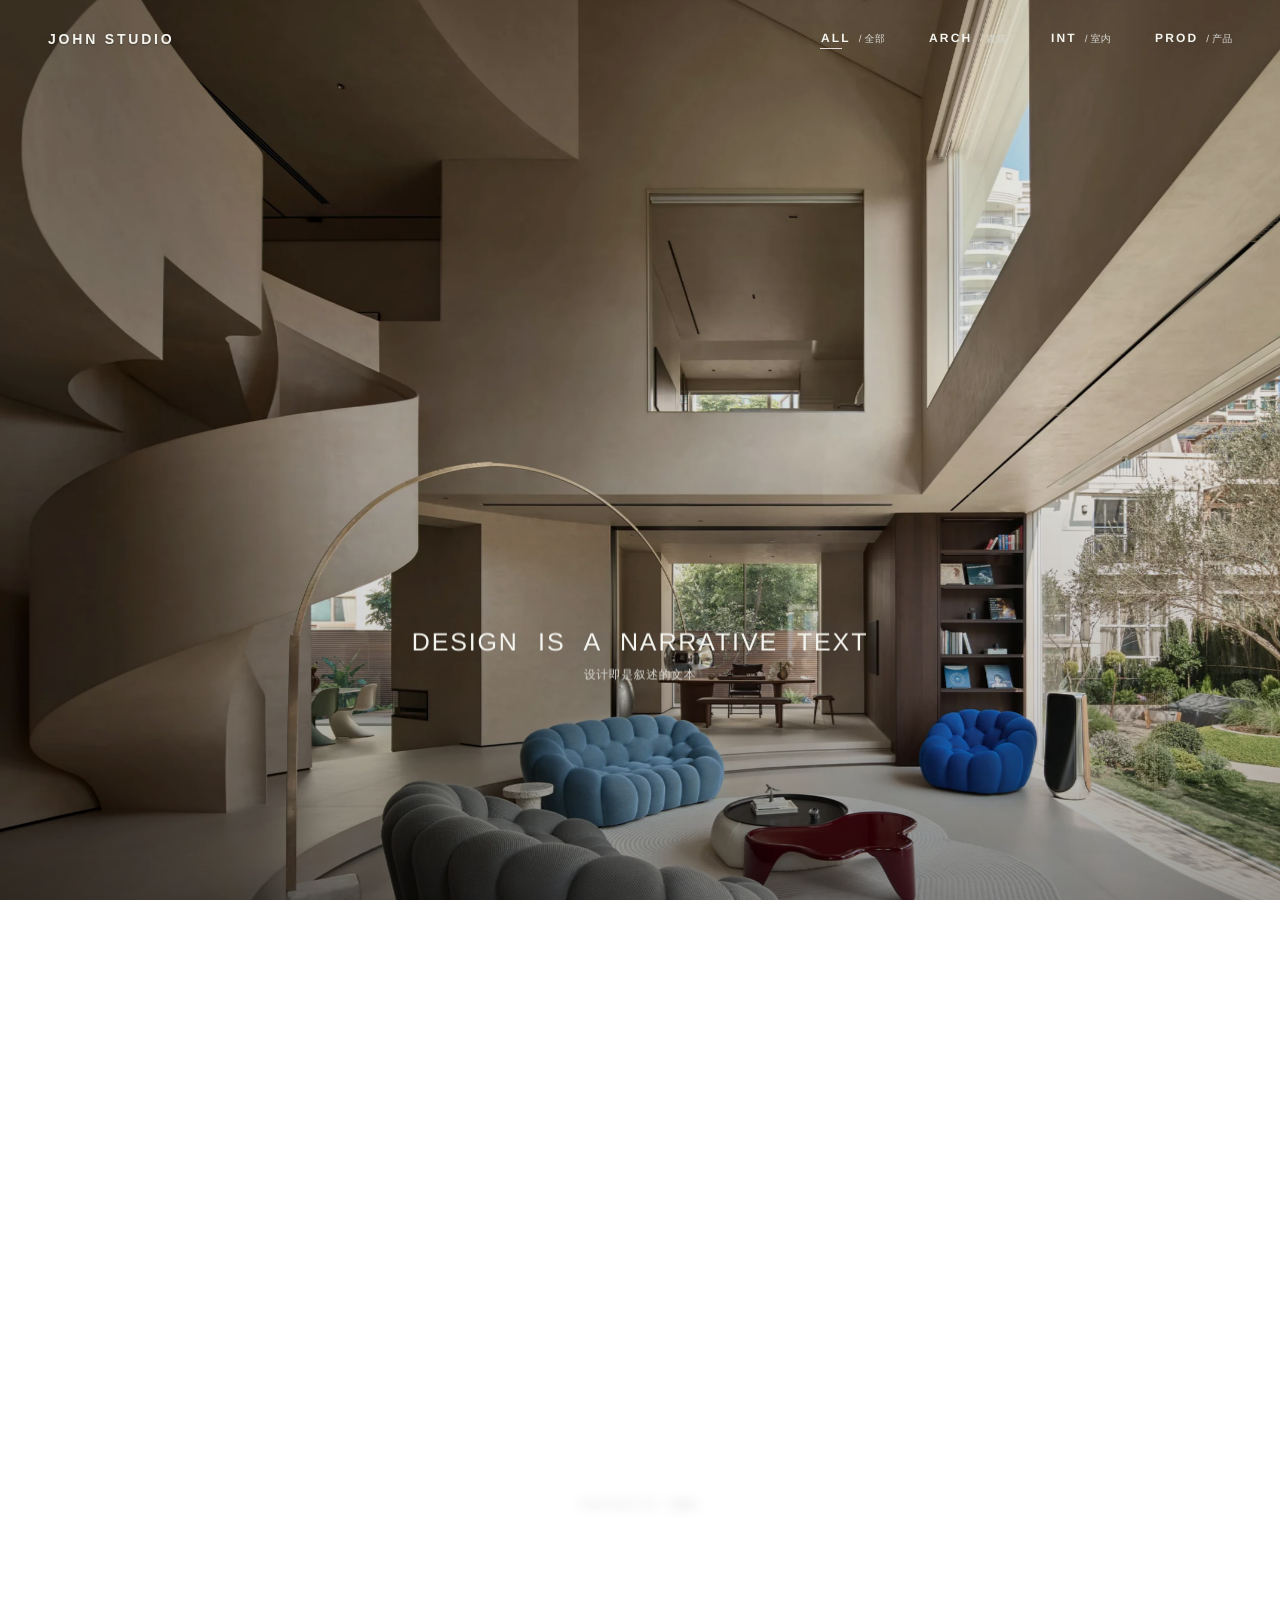
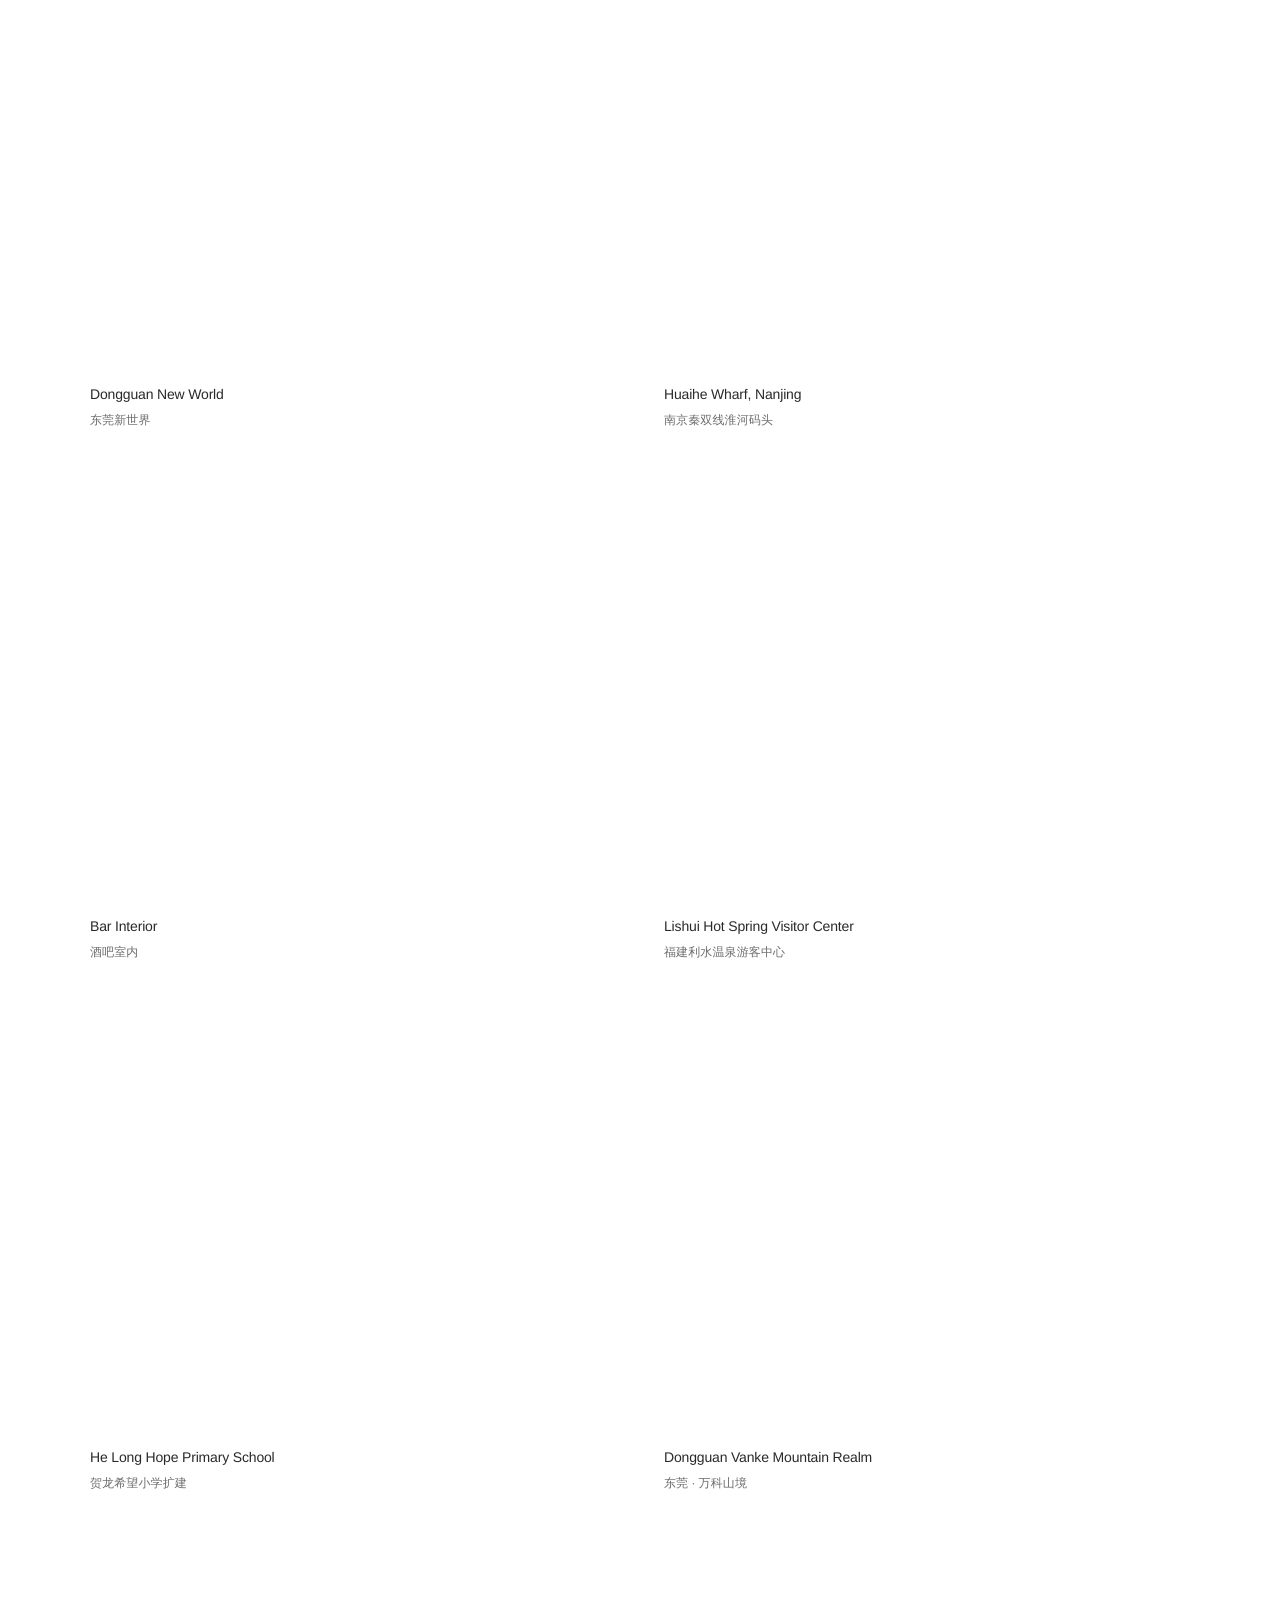
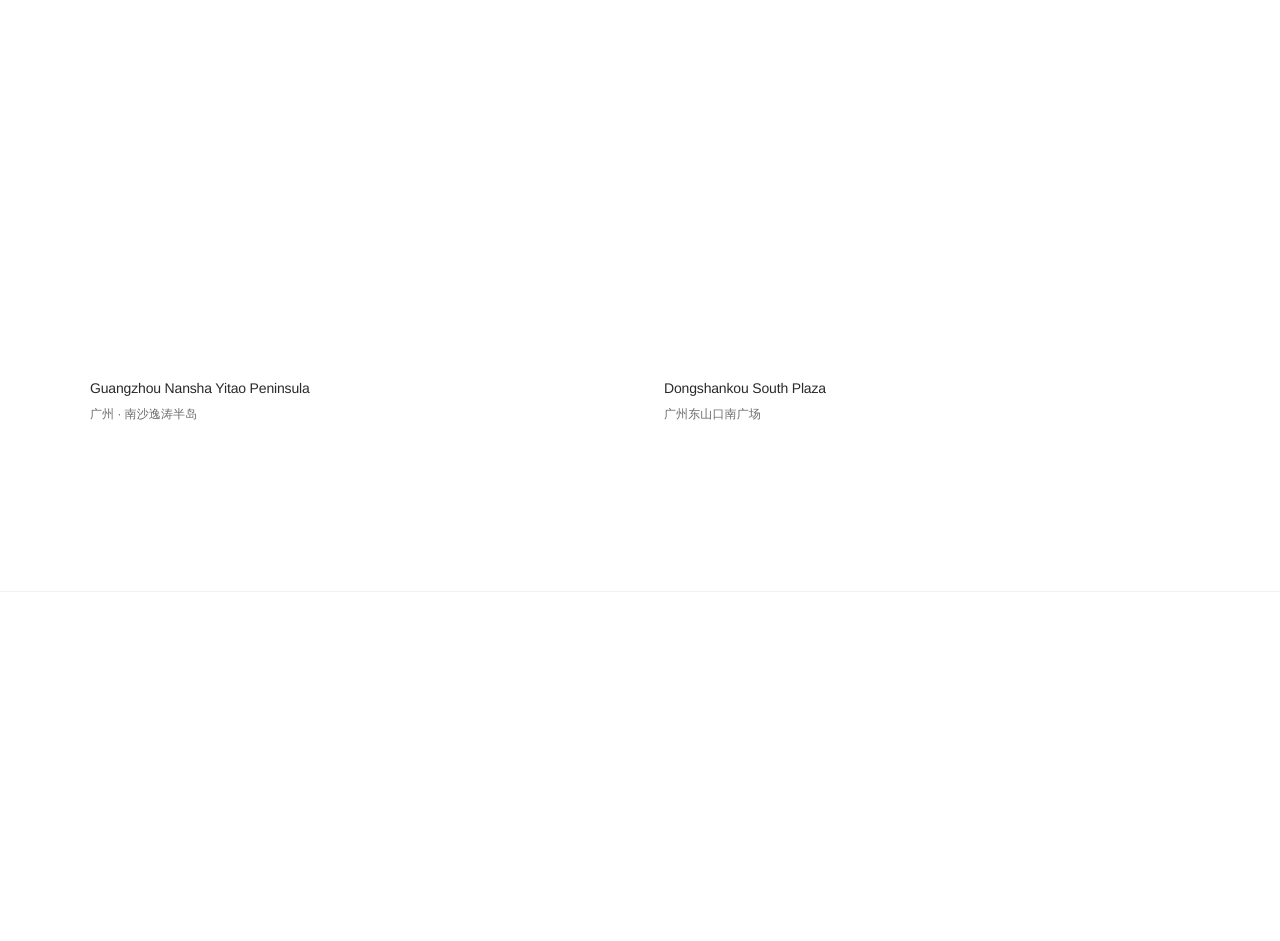
==== commit 19b09b6e: "refine square image framing" ====
--- a/index.html
+++ b/index.html
@@ -6014,6 +6014,14 @@
   transform:scale(1.12);
 }
 
+#spaceStage .slide.displayHeight{
+  transform:scale(.965);
+}
+
+#spaceStage .slide.displayHeight.active{
+  transform:scale(1);
+}
+
 #spaceStage .spaceBackdrop,
 #spaceStage .spacePhoto{
   position:absolute;
@@ -6034,6 +6042,11 @@
 #spaceStage .spacePhoto{
   object-position:center center;
   z-index:1;
+}
+
+#spaceStage .slide.displayCover.landscape .spaceBackdrop,
+#spaceStage .slide.displayCover.landscape .spacePhoto{
+  object-position:center 42%;
 }
 
 #spaceStage .slide.displayCover .spacePhoto{
@@ -7122,7 +7135,7 @@
 function getSpaceImageDisplayClass(width, height){
   const imageRatio = width / height;
 
-  if(imageRatio < 0.85){
+  if(imageRatio < 1.25){
     return "displayHeight";
   }
 
@@ -7131,8 +7144,6 @@
 
 function getSpaceImageDisplayClassFromMeta(meta){
   if(!meta || !meta.width || !meta.height) return null;
-  if(meta.mode === "height") return "displayHeight";
-  if(meta.mode === "cover") return "displayCover";
   return getSpaceImageDisplayClass(meta.width, meta.height);
 }
 
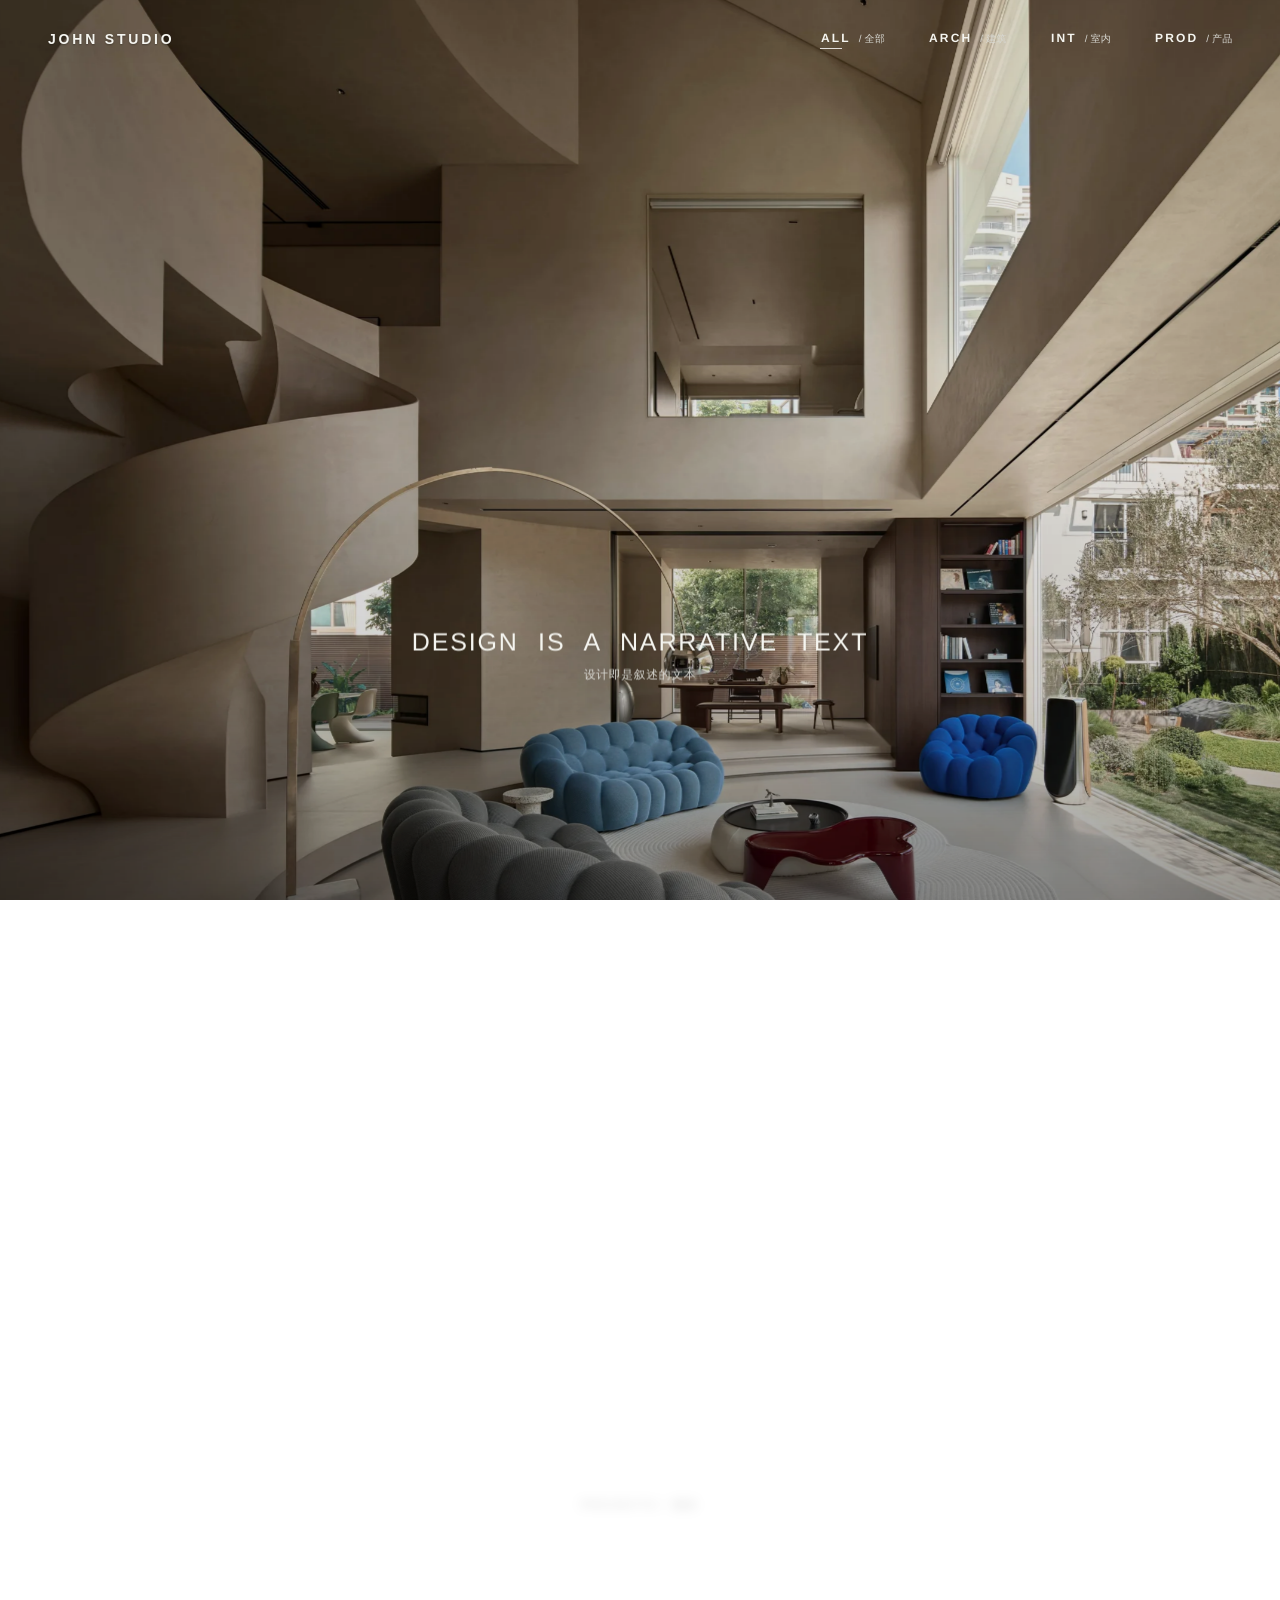
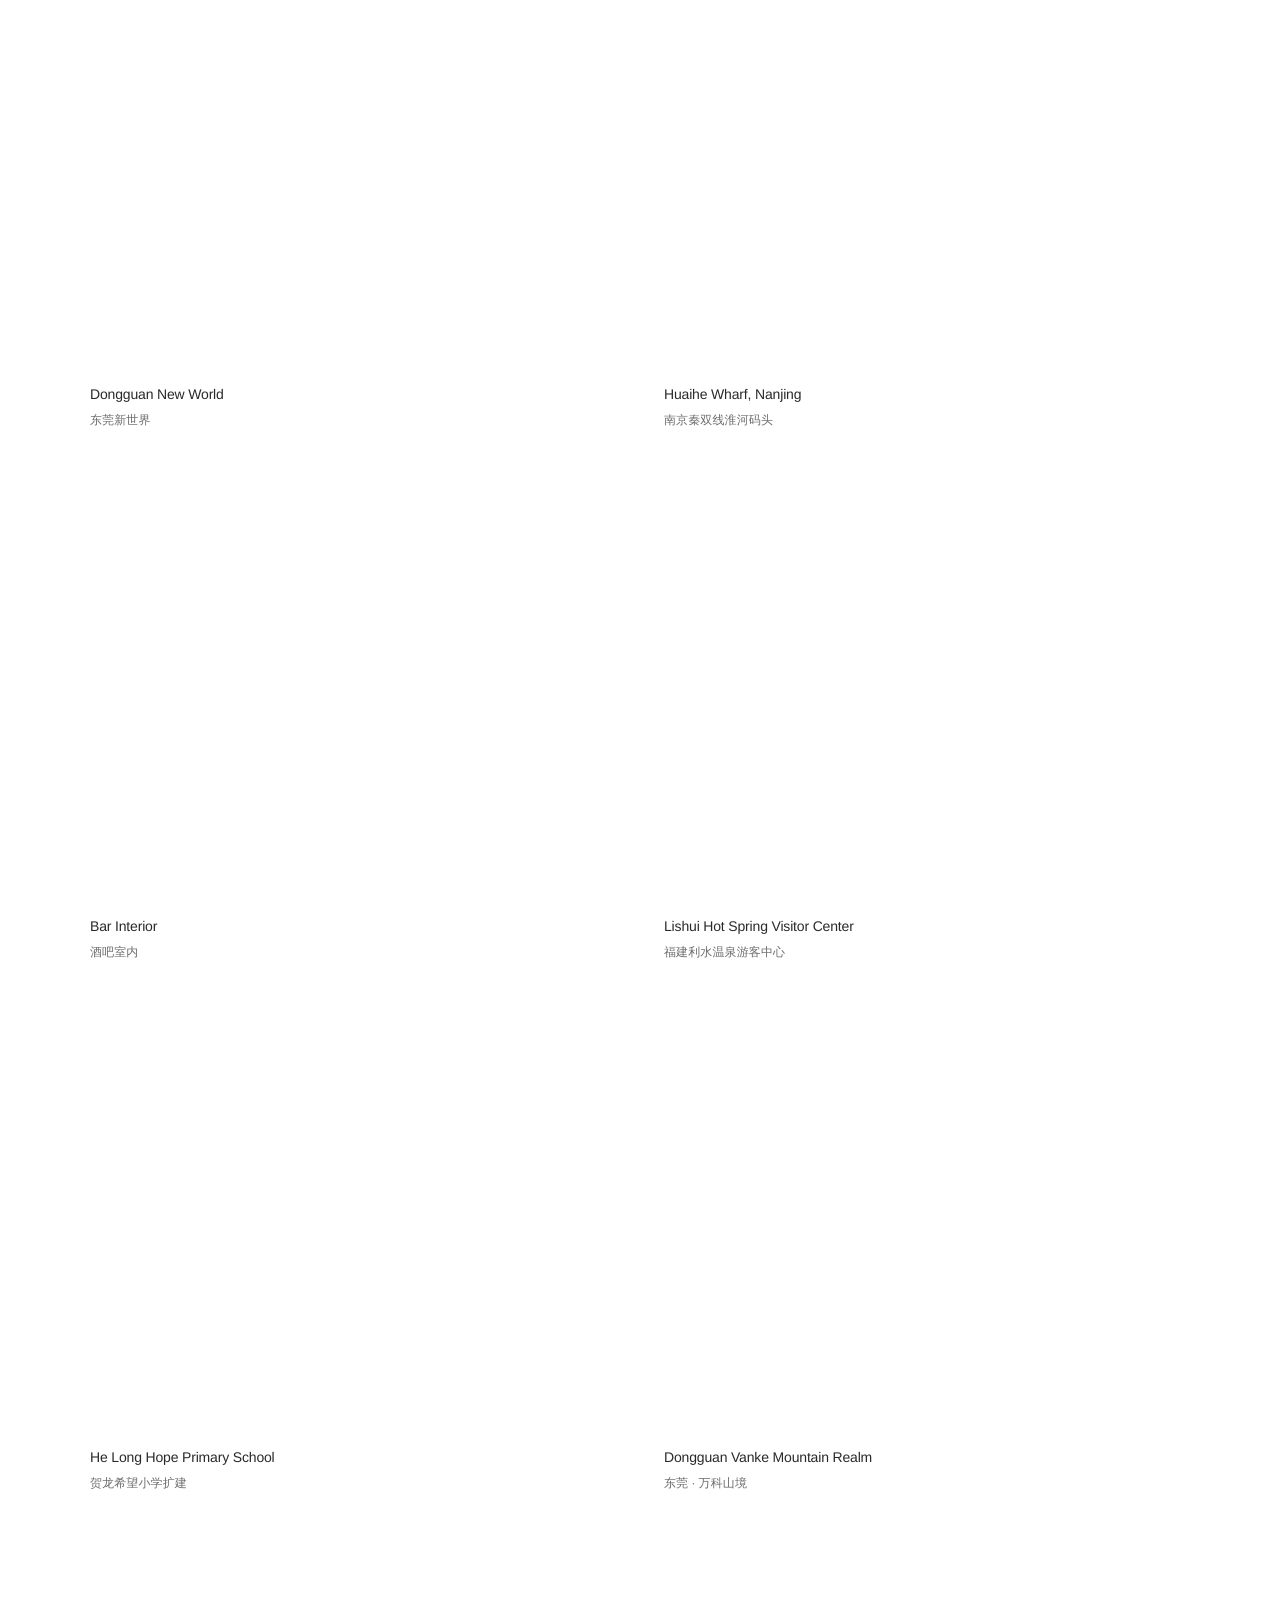
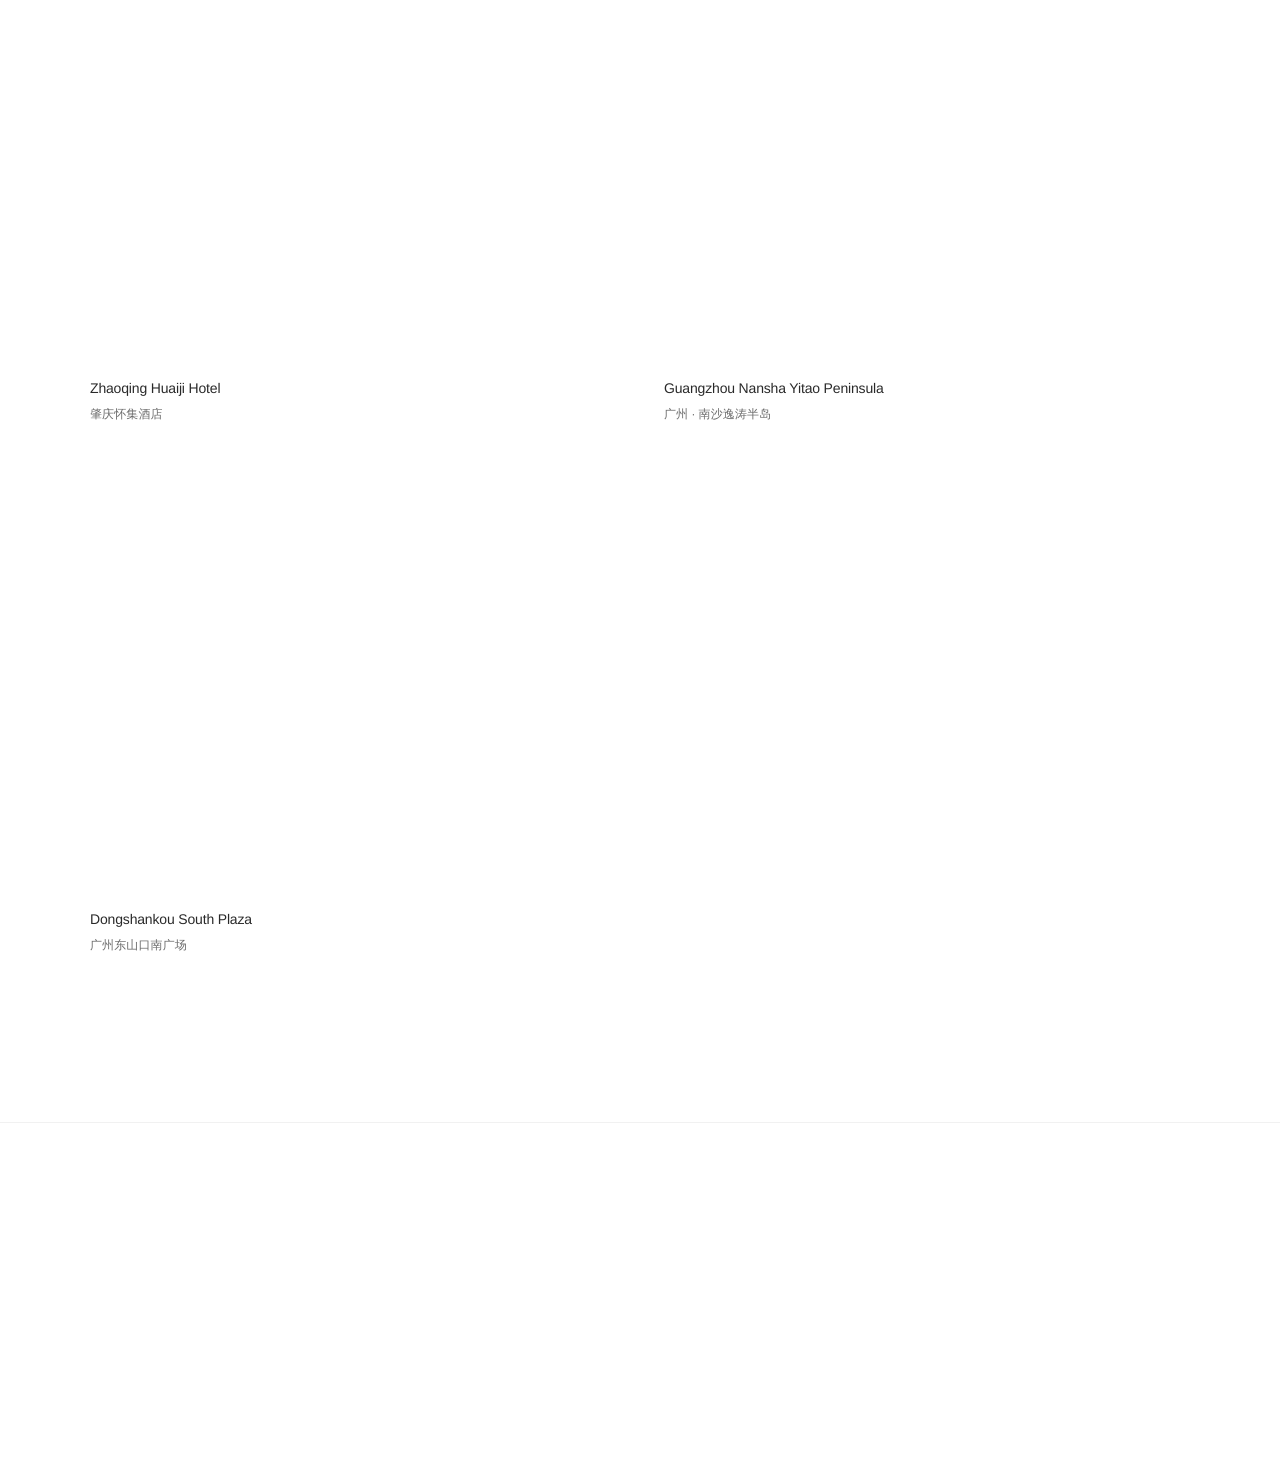
==== commit eed04950: "refresh project image sequences" ====
--- a/index.html
+++ b/index.html
@@ -6046,7 +6046,7 @@
 
 #spaceStage .slide.displayCover.landscape .spaceBackdrop,
 #spaceStage .slide.displayCover.landscape .spacePhoto{
-  object-position:center 42%;
+  object-position:center bottom;
 }
 
 #spaceStage .slide.displayCover .spacePhoto{
@@ -6056,6 +6056,14 @@
   height:100%;
   object-fit:cover;
   transform:none;
+}
+
+#spaceStage .slide.displayCover.landscape .spaceBackdrop{
+  transform:translateY(3.5%) scale(1.06);
+}
+
+#spaceStage .slide.displayCover.landscape .spacePhoto{
+  transform:translateY(3.5%) !important;
 }
 
 #spaceStage .slide.displayHeight .spacePhoto{
@@ -6413,6 +6421,8 @@
       "assets/projects/dongguan-new-world-interior/09.webp",
       "assets/projects/dongguan-new-world-interior/10.webp",
       "assets/projects/dongguan-new-world-interior/11.webp",
+      "assets/projects/dongguan-new-world-interior/12.webp",
+      "assets/projects/dongguan-new-world-interior/13.webp",
       "assets/projects/dongguan-new-world-interior/closing.webp"
     ]
   },
@@ -6444,6 +6454,7 @@
       "assets/projects/bar-interior/03.webp",
       "assets/projects/bar-interior/04.webp",
       "assets/projects/bar-interior/05.webp",
+      "assets/projects/bar-interior/06.webp",
       "assets/projects/bar-interior/closing.webp"
     ]
   },
@@ -6488,8 +6499,29 @@
       "assets/projects/dongguan-vanke-mountain-realm/closing.webp"
     ]
   },
+  zhaoqingHuaijiHotel:{
+    id:6, type:"arch",
+    title:"Zhaoqing Huaiji Hotel",
+    cn:"肇庆怀集酒店",
+    desc:"A hotel sequence shaped by landscape, arrival, courtyard movement, and quiet interior atmosphere.",
+    card:"assets/projects/zhaoqing-huaiji-hotel/card.webp",
+    imgs:[
+      "assets/projects/zhaoqing-huaiji-hotel/hero.webp",
+      "assets/projects/zhaoqing-huaiji-hotel/01.webp",
+      "assets/projects/zhaoqing-huaiji-hotel/02.webp",
+      "assets/projects/zhaoqing-huaiji-hotel/03.webp",
+      "assets/projects/zhaoqing-huaiji-hotel/04.webp",
+      "assets/projects/zhaoqing-huaiji-hotel/05.webp",
+      "assets/projects/zhaoqing-huaiji-hotel/06.webp",
+      "assets/projects/zhaoqing-huaiji-hotel/07.webp",
+      "assets/projects/zhaoqing-huaiji-hotel/08.webp",
+      "assets/projects/zhaoqing-huaiji-hotel/09.webp",
+      "assets/projects/zhaoqing-huaiji-hotel/10.webp",
+      "assets/projects/zhaoqing-huaiji-hotel/closing.webp"
+    ]
+  },
   guangzhouNansha:{
-    id:6, type:"interior",
+    id:7, type:"interior",
     title:"Guangzhou Nansha Yitao Peninsula",
     cn:"广州 · 南沙逸涛半岛",
     desc:"A calm interior sequence shaped by material restraint, light, and spatial rhythm.",
@@ -6509,7 +6541,7 @@
     ]
   },
   guangzhouDongshankou:{
-    id:7, type:"arch",
+    id:8, type:"arch",
     title:"Dongshankou South Plaza",
     cn:"广州东山口南广场",
     desc:"An urban public space intervention shaped by site memory, community rhythm, and architectural dialogue.",
@@ -6529,473 +6561,585 @@
 
 const projectImageMeta = {
   "assets/projects/bar-interior/01.webp": {
+    "width": 1080,
+    "height": 1508,
+    "ratio": 0.7162,
+    "kind": "vertical",
+    "mode": "height"
+  },
+  "assets/projects/bar-interior/02.webp": {
     "width": 1900,
     "height": 1378,
     "ratio": 1.3788,
-    "mode": "cover",
-    "kind": "landscape-cover"
+    "kind": "landscape",
+    "mode": "cover"
   },
-  "assets/projects/bar-interior/02.webp": {
+  "assets/projects/bar-interior/03.webp": {
     "width": 1900,
     "height": 1414,
     "ratio": 1.3437,
-    "mode": "cover",
-    "kind": "landscape-cover"
+    "kind": "landscape",
+    "mode": "cover"
   },
-  "assets/projects/bar-interior/03.webp": {
+  "assets/projects/bar-interior/04.webp": {
     "width": 1900,
     "height": 1419,
     "ratio": 1.339,
-    "mode": "cover",
-    "kind": "landscape-cover"
+    "kind": "landscape",
+    "mode": "cover"
   },
-  "assets/projects/bar-interior/04.webp": {
+  "assets/projects/bar-interior/05.webp": {
     "width": 1243,
     "height": 1900,
     "ratio": 0.6542,
-    "mode": "height",
-    "kind": "vertical"
+    "kind": "vertical",
+    "mode": "height"
   },
-  "assets/projects/bar-interior/05.webp": {
+  "assets/projects/bar-interior/06.webp": {
     "width": 1268,
     "height": 1900,
     "ratio": 0.6674,
-    "mode": "height",
-    "kind": "vertical"
+    "kind": "vertical",
+    "mode": "height"
   },
   "assets/projects/bar-interior/card.webp": {
     "width": 1200,
     "height": 751,
     "ratio": 1.5979,
-    "mode": "cover",
-    "kind": "landscape-cover"
+    "kind": "landscape",
+    "mode": "cover"
   },
   "assets/projects/bar-interior/closing.webp": {
     "width": 1595,
     "height": 2400,
     "ratio": 0.6646,
-    "mode": "height",
-    "kind": "vertical"
+    "kind": "vertical",
+    "mode": "height"
   },
   "assets/projects/bar-interior/hero.webp": {
     "width": 2400,
     "height": 1501,
     "ratio": 1.5989,
-    "mode": "cover",
-    "kind": "landscape-cover"
+    "kind": "landscape",
+    "mode": "cover"
   },
   "assets/projects/dongguan-new-world-interior/01.webp": {
+    "width": 1425,
+    "height": 1900,
+    "ratio": 0.75,
+    "kind": "vertical",
+    "mode": "height"
+  },
+  "assets/projects/dongguan-new-world-interior/02.webp": {
+    "width": 1424,
+    "height": 1900,
+    "ratio": 0.7495,
+    "kind": "vertical",
+    "mode": "height"
+  },
+  "assets/projects/dongguan-new-world-interior/03.webp": {
     "width": 1267,
     "height": 1900,
     "ratio": 0.6668,
-    "mode": "height",
-    "kind": "vertical"
-  },
-  "assets/projects/dongguan-new-world-interior/02.webp": {
-    "width": 1267,
-    "height": 1900,
-    "ratio": 0.6668,
-    "mode": "height",
-    "kind": "vertical"
-  },
-  "assets/projects/dongguan-new-world-interior/03.webp": {
-    "width": 1900,
-    "height": 1267,
-    "ratio": 1.4996,
-    "mode": "cover",
-    "kind": "landscape-cover"
+    "kind": "vertical",
+    "mode": "height"
   },
   "assets/projects/dongguan-new-world-interior/04.webp": {
     "width": 1269,
     "height": 1900,
     "ratio": 0.6679,
-    "mode": "height",
-    "kind": "vertical"
+    "kind": "vertical",
+    "mode": "height"
   },
   "assets/projects/dongguan-new-world-interior/05.webp": {
+    "width": 1900,
+    "height": 1451,
+    "ratio": 1.3094,
+    "kind": "landscape",
+    "mode": "cover"
+  },
+  "assets/projects/dongguan-new-world-interior/06.webp": {
+    "width": 1267,
+    "height": 1900,
+    "ratio": 0.6668,
+    "kind": "vertical",
+    "mode": "height"
+  },
+  "assets/projects/dongguan-new-world-interior/07.webp": {
+    "width": 1170,
+    "height": 1721,
+    "ratio": 0.6798,
+    "kind": "vertical",
+    "mode": "height"
+  },
+  "assets/projects/dongguan-new-world-interior/08.webp": {
+    "width": 869,
+    "height": 1473,
+    "ratio": 0.59,
+    "kind": "vertical",
+    "mode": "height"
+  },
+  "assets/projects/dongguan-new-world-interior/09.webp": {
     "width": 1093,
     "height": 1477,
     "ratio": 0.74,
-    "mode": "height",
-    "kind": "vertical"
+    "kind": "vertical",
+    "mode": "height"
   },
-  "assets/projects/dongguan-new-world-interior/06.webp": {
+  "assets/projects/dongguan-new-world-interior/10.webp": {
     "width": 937,
     "height": 1093,
     "ratio": 0.8573,
-    "mode": "cover",
-    "kind": "near-square-cover"
+    "kind": "near-square",
+    "mode": "height"
   },
-  "assets/projects/dongguan-new-world-interior/07.webp": {
+  "assets/projects/dongguan-new-world-interior/11.webp": {
     "width": 1900,
-    "height": 1451,
-    "ratio": 1.3094,
-    "mode": "cover",
-    "kind": "landscape-cover"
+    "height": 1267,
+    "ratio": 1.4996,
+    "kind": "landscape",
+    "mode": "cover"
   },
-  "assets/projects/dongguan-new-world-interior/08.webp": {
+  "assets/projects/dongguan-new-world-interior/12.webp": {
     "width": 1267,
     "height": 1900,
     "ratio": 0.6668,
-    "mode": "height",
-    "kind": "vertical"
+    "kind": "vertical",
+    "mode": "height"
   },
-  "assets/projects/dongguan-new-world-interior/09.webp": {
+  "assets/projects/dongguan-new-world-interior/13.webp": {
     "width": 1900,
-    "height": 1711,
-    "ratio": 1.1105,
-    "mode": "cover",
-    "kind": "near-square-cover"
-  },
-  "assets/projects/dongguan-new-world-interior/10.webp": {
-    "width": 1170,
-    "height": 1721,
-    "ratio": 0.6798,
-    "mode": "height",
-    "kind": "vertical"
-  },
-  "assets/projects/dongguan-new-world-interior/11.webp": {
-    "width": 869,
-    "height": 1473,
-    "ratio": 0.59,
-    "mode": "height",
-    "kind": "vertical"
+    "height": 1339,
+    "ratio": 1.419,
+    "kind": "landscape",
+    "mode": "cover"
   },
   "assets/projects/dongguan-new-world-interior/card.webp": {
     "width": 1200,
-    "height": 1015,
-    "ratio": 1.1823,
-    "mode": "cover",
-    "kind": "near-square-cover"
+    "height": 872,
+    "ratio": 1.3761,
+    "kind": "landscape",
+    "mode": "cover"
   },
   "assets/projects/dongguan-new-world-interior/closing.webp": {
     "width": 1800,
     "height": 2400,
     "ratio": 0.75,
-    "mode": "height",
-    "kind": "vertical"
+    "kind": "vertical",
+    "mode": "height"
   },
   "assets/projects/dongguan-new-world-interior/hero.webp": {
     "width": 2400,
-    "height": 2031,
-    "ratio": 1.1817,
-    "mode": "cover",
-    "kind": "near-square-cover"
+    "height": 1744,
+    "ratio": 1.3761,
+    "kind": "landscape",
+    "mode": "cover"
   },
   "assets/projects/dongguan-vanke-mountain-realm/01.webp": {
     "width": 1900,
     "height": 1277,
     "ratio": 1.4879,
-    "mode": "cover",
-    "kind": "landscape-cover"
+    "kind": "landscape",
+    "mode": "cover"
   },
   "assets/projects/dongguan-vanke-mountain-realm/02.webp": {
     "width": 1900,
     "height": 1277,
     "ratio": 1.4879,
-    "mode": "cover",
-    "kind": "landscape-cover"
+    "kind": "landscape",
+    "mode": "cover"
   },
   "assets/projects/dongguan-vanke-mountain-realm/03.webp": {
     "width": 1900,
     "height": 1277,
     "ratio": 1.4879,
-    "mode": "cover",
-    "kind": "landscape-cover"
+    "kind": "landscape",
+    "mode": "cover"
   },
   "assets/projects/dongguan-vanke-mountain-realm/04.webp": {
     "width": 1900,
     "height": 1277,
     "ratio": 1.4879,
-    "mode": "cover",
-    "kind": "landscape-cover"
+    "kind": "landscape",
+    "mode": "cover"
   },
   "assets/projects/dongguan-vanke-mountain-realm/card.webp": {
     "width": 1200,
     "height": 807,
     "ratio": 1.487,
-    "mode": "cover",
-    "kind": "landscape-cover"
+    "kind": "landscape",
+    "mode": "cover"
   },
   "assets/projects/dongguan-vanke-mountain-realm/closing.webp": {
     "width": 2400,
     "height": 1613,
     "ratio": 1.4879,
-    "mode": "cover",
-    "kind": "landscape-cover"
+    "kind": "landscape",
+    "mode": "cover"
   },
   "assets/projects/dongguan-vanke-mountain-realm/hero.webp": {
     "width": 2400,
     "height": 1613,
     "ratio": 1.4879,
-    "mode": "cover",
-    "kind": "landscape-cover"
+    "kind": "landscape",
+    "mode": "cover"
   },
   "assets/projects/fujian-lishui-hot-spring-visitor-center/01.webp": {
     "width": 1900,
     "height": 1069,
     "ratio": 1.7774,
-    "mode": "cover",
-    "kind": "landscape-cover"
+    "kind": "landscape",
+    "mode": "cover"
   },
   "assets/projects/fujian-lishui-hot-spring-visitor-center/02.webp": {
     "width": 1900,
     "height": 1069,
     "ratio": 1.7774,
-    "mode": "cover",
-    "kind": "landscape-cover"
+    "kind": "landscape",
+    "mode": "cover"
   },
   "assets/projects/fujian-lishui-hot-spring-visitor-center/card.webp": {
     "width": 1200,
     "height": 675,
     "ratio": 1.7778,
-    "mode": "cover",
-    "kind": "landscape-cover"
+    "kind": "landscape",
+    "mode": "cover"
   },
   "assets/projects/fujian-lishui-hot-spring-visitor-center/closing.webp": {
     "width": 2400,
     "height": 1350,
     "ratio": 1.7778,
-    "mode": "cover",
-    "kind": "landscape-cover"
+    "kind": "landscape",
+    "mode": "cover"
   },
   "assets/projects/fujian-lishui-hot-spring-visitor-center/hero.webp": {
     "width": 2400,
     "height": 1350,
     "ratio": 1.7778,
-    "mode": "cover",
-    "kind": "landscape-cover"
+    "kind": "landscape",
+    "mode": "cover"
   },
   "assets/projects/guangzhou-dongshankou-south-plaza/01.webp": {
     "width": 1900,
-    "height": 1258,
-    "ratio": 1.5103,
-    "mode": "cover",
-    "kind": "landscape-cover"
+    "height": 1399,
+    "ratio": 1.3581,
+    "kind": "landscape",
+    "mode": "cover"
   },
   "assets/projects/guangzhou-dongshankou-south-plaza/02.webp": {
     "width": 1900,
-    "height": 1267,
-    "ratio": 1.4996,
-    "mode": "cover",
-    "kind": "landscape-cover"
+    "height": 1431,
+    "ratio": 1.3277,
+    "kind": "landscape",
+    "mode": "cover"
   },
   "assets/projects/guangzhou-dongshankou-south-plaza/03.webp": {
+    "width": 1900,
+    "height": 1599,
+    "ratio": 1.1882,
+    "kind": "near-square",
+    "mode": "cover"
+  },
+  "assets/projects/guangzhou-dongshankou-south-plaza/04.webp": {
     "width": 1453,
     "height": 1900,
     "ratio": 0.7647,
-    "mode": "height",
-    "kind": "vertical"
-  },
-  "assets/projects/guangzhou-dongshankou-south-plaza/04.webp": {
-    "width": 1900,
-    "height": 1599,
-    "ratio": 1.1882,
-    "mode": "cover",
-    "kind": "near-square-cover"
+    "kind": "vertical",
+    "mode": "height"
   },
   "assets/projects/guangzhou-dongshankou-south-plaza/05.webp": {
     "width": 1900,
-    "height": 1431,
-    "ratio": 1.3277,
-    "mode": "cover",
-    "kind": "landscape-cover"
+    "height": 1267,
+    "ratio": 1.4996,
+    "kind": "landscape",
+    "mode": "cover"
   },
   "assets/projects/guangzhou-dongshankou-south-plaza/06.webp": {
     "width": 1900,
-    "height": 1399,
-    "ratio": 1.3581,
-    "mode": "cover",
-    "kind": "landscape-cover"
+    "height": 1258,
+    "ratio": 1.5103,
+    "kind": "landscape",
+    "mode": "cover"
   },
   "assets/projects/guangzhou-dongshankou-south-plaza/card.webp": {
     "width": 1200,
     "height": 811,
     "ratio": 1.4797,
-    "mode": "cover",
-    "kind": "landscape-cover"
+    "kind": "landscape",
+    "mode": "cover"
   },
   "assets/projects/guangzhou-dongshankou-south-plaza/closing.webp": {
     "width": 2400,
     "height": 1799,
     "ratio": 1.3341,
-    "mode": "cover",
-    "kind": "landscape-cover"
+    "kind": "landscape",
+    "mode": "cover"
   },
   "assets/projects/guangzhou-dongshankou-south-plaza/hero.webp": {
     "width": 2400,
     "height": 1623,
     "ratio": 1.4787,
-    "mode": "cover",
-    "kind": "landscape-cover"
+    "kind": "landscape",
+    "mode": "cover"
   },
   "assets/projects/guangzhou-nansha-yitao-peninsula/01.webp": {
     "width": 1900,
     "height": 663,
     "ratio": 2.8658,
-    "mode": "cover",
-    "kind": "wide-landscape-cover"
+    "kind": "wide",
+    "mode": "cover"
   },
   "assets/projects/guangzhou-nansha-yitao-peninsula/02.webp": {
     "width": 1900,
-    "height": 922,
-    "ratio": 2.0607,
-    "mode": "cover",
-    "kind": "wide-landscape-cover"
+    "height": 953,
+    "ratio": 1.9937,
+    "kind": "wide",
+    "mode": "cover"
   },
   "assets/projects/guangzhou-nansha-yitao-peninsula/03.webp": {
     "width": 1900,
     "height": 869,
     "ratio": 2.1864,
-    "mode": "cover",
-    "kind": "wide-landscape-cover"
+    "kind": "wide",
+    "mode": "cover"
   },
   "assets/projects/guangzhou-nansha-yitao-peninsula/04.webp": {
     "width": 1900,
     "height": 934,
     "ratio": 2.0343,
-    "mode": "cover",
-    "kind": "wide-landscape-cover"
+    "kind": "wide",
+    "mode": "cover"
   },
   "assets/projects/guangzhou-nansha-yitao-peninsula/05.webp": {
     "width": 1900,
     "height": 1253,
     "ratio": 1.5164,
-    "mode": "cover",
-    "kind": "landscape-cover"
+    "kind": "landscape",
+    "mode": "cover"
   },
   "assets/projects/guangzhou-nansha-yitao-peninsula/06.webp": {
     "width": 1900,
-    "height": 953,
-    "ratio": 1.9937,
-    "mode": "cover",
-    "kind": "wide-landscape-cover"
+    "height": 922,
+    "ratio": 2.0607,
+    "kind": "wide",
+    "mode": "cover"
   },
   "assets/projects/guangzhou-nansha-yitao-peninsula/07.webp": {
     "width": 1900,
-    "height": 869,
-    "ratio": 2.1864,
-    "mode": "cover",
-    "kind": "wide-landscape-cover"
+    "height": 1711,
+    "ratio": 1.1105,
+    "kind": "near-square",
+    "mode": "height"
   },
   "assets/projects/guangzhou-nansha-yitao-peninsula/08.webp": {
     "width": 1900,
-    "height": 1711,
-    "ratio": 1.1105,
-    "mode": "cover",
-    "kind": "near-square-cover"
+    "height": 901,
+    "ratio": 2.1088,
+    "kind": "wide",
+    "mode": "cover"
   },
   "assets/projects/guangzhou-nansha-yitao-peninsula/09.webp": {
     "width": 1900,
-    "height": 901,
-    "ratio": 2.1088,
-    "mode": "cover",
-    "kind": "wide-landscape-cover"
+    "height": 869,
+    "ratio": 2.1864,
+    "kind": "wide",
+    "mode": "cover"
   },
   "assets/projects/guangzhou-nansha-yitao-peninsula/card.webp": {
     "width": 1200,
     "height": 549,
     "ratio": 2.1858,
-    "mode": "cover",
-    "kind": "wide-landscape-cover"
+    "kind": "wide",
+    "mode": "cover"
   },
   "assets/projects/guangzhou-nansha-yitao-peninsula/closing.webp": {
     "width": 2400,
     "height": 1241,
     "ratio": 1.9339,
-    "mode": "cover",
-    "kind": "landscape-cover"
+    "kind": "landscape",
+    "mode": "cover"
   },
   "assets/projects/guangzhou-nansha-yitao-peninsula/hero.webp": {
     "width": 2400,
     "height": 1098,
     "ratio": 2.1858,
-    "mode": "cover",
-    "kind": "wide-landscape-cover"
+    "kind": "wide",
+    "mode": "cover"
   },
   "assets/projects/helong-hope-primary-school-extension/01.webp": {
     "width": 1900,
+    "height": 1310,
+    "ratio": 1.4504,
+    "kind": "landscape",
+    "mode": "cover"
+  },
+  "assets/projects/helong-hope-primary-school-extension/02.webp": {
+    "width": 1900,
     "height": 1069,
     "ratio": 1.7774,
-    "mode": "cover",
-    "kind": "landscape-cover"
-  },
-  "assets/projects/helong-hope-primary-school-extension/02.webp": {
-    "width": 1865,
-    "height": 1900,
-    "ratio": 0.9816,
-    "mode": "cover",
-    "kind": "near-square-cover"
+    "kind": "landscape",
+    "mode": "cover"
   },
   "assets/projects/helong-hope-primary-school-extension/card.webp": {
-    "width": 1171,
-    "height": 1200,
-    "ratio": 0.9758,
-    "mode": "cover",
-    "kind": "near-square-cover"
+    "width": 1200,
+    "height": 675,
+    "ratio": 1.7778,
+    "kind": "landscape",
+    "mode": "cover"
   },
   "assets/projects/helong-hope-primary-school-extension/closing.webp": {
     "width": 1920,
+    "height": 1078,
+    "ratio": 1.7811,
+    "kind": "landscape",
+    "mode": "cover"
+  },
+  "assets/projects/helong-hope-primary-school-extension/hero.webp": {
+    "width": 1920,
     "height": 1080,
     "ratio": 1.7778,
-    "mode": "cover",
-    "kind": "landscape-cover"
-  },
-  "assets/projects/helong-hope-primary-school-extension/hero.webp": {
-    "width": 2343,
-    "height": 2400,
-    "ratio": 0.9762,
-    "mode": "cover",
-    "kind": "near-square-cover"
+    "kind": "landscape",
+    "mode": "cover"
   },
   "assets/projects/nanjing-huaihe-wharf/01.webp": {
     "width": 1900,
     "height": 1277,
     "ratio": 1.4879,
-    "mode": "cover",
-    "kind": "landscape-cover"
+    "kind": "landscape",
+    "mode": "cover"
   },
   "assets/projects/nanjing-huaihe-wharf/02.webp": {
     "width": 1900,
     "height": 1277,
     "ratio": 1.4879,
-    "mode": "cover",
-    "kind": "landscape-cover"
+    "kind": "landscape",
+    "mode": "cover"
   },
   "assets/projects/nanjing-huaihe-wharf/03.webp": {
     "width": 1900,
     "height": 1277,
     "ratio": 1.4879,
-    "mode": "cover",
-    "kind": "landscape-cover"
+    "kind": "landscape",
+    "mode": "cover"
   },
   "assets/projects/nanjing-huaihe-wharf/04.webp": {
     "width": 1900,
     "height": 1277,
     "ratio": 1.4879,
-    "mode": "cover",
-    "kind": "landscape-cover"
+    "kind": "landscape",
+    "mode": "cover"
   },
   "assets/projects/nanjing-huaihe-wharf/card.webp": {
     "width": 1200,
     "height": 807,
     "ratio": 1.487,
-    "mode": "cover",
-    "kind": "landscape-cover"
+    "kind": "landscape",
+    "mode": "cover"
   },
   "assets/projects/nanjing-huaihe-wharf/closing.webp": {
     "width": 2400,
     "height": 1613,
     "ratio": 1.4879,
-    "mode": "cover",
-    "kind": "landscape-cover"
+    "kind": "landscape",
+    "mode": "cover"
   },
   "assets/projects/nanjing-huaihe-wharf/hero.webp": {
     "width": 2400,
     "height": 1613,
     "ratio": 1.4879,
-    "mode": "cover",
-    "kind": "landscape-cover"
+    "kind": "landscape",
+    "mode": "cover"
+  },
+  "assets/projects/zhaoqing-huaiji-hotel/01.webp": {
+    "width": 1900,
+    "height": 1069,
+    "ratio": 1.7774,
+    "kind": "landscape",
+    "mode": "cover"
+  },
+  "assets/projects/zhaoqing-huaiji-hotel/02.webp": {
+    "width": 1900,
+    "height": 1069,
+    "ratio": 1.7774,
+    "kind": "landscape",
+    "mode": "cover"
+  },
+  "assets/projects/zhaoqing-huaiji-hotel/03.webp": {
+    "width": 1900,
+    "height": 1069,
+    "ratio": 1.7774,
+    "kind": "landscape",
+    "mode": "cover"
+  },
+  "assets/projects/zhaoqing-huaiji-hotel/04.webp": {
+    "width": 1900,
+    "height": 1069,
+    "ratio": 1.7774,
+    "kind": "landscape",
+    "mode": "cover"
+  },
+  "assets/projects/zhaoqing-huaiji-hotel/05.webp": {
+    "width": 1900,
+    "height": 1069,
+    "ratio": 1.7774,
+    "kind": "landscape",
+    "mode": "cover"
+  },
+  "assets/projects/zhaoqing-huaiji-hotel/06.webp": {
+    "width": 1900,
+    "height": 1069,
+    "ratio": 1.7774,
+    "kind": "landscape",
+    "mode": "cover"
+  },
+  "assets/projects/zhaoqing-huaiji-hotel/07.webp": {
+    "width": 1900,
+    "height": 1069,
+    "ratio": 1.7774,
+    "kind": "landscape",
+    "mode": "cover"
+  },
+  "assets/projects/zhaoqing-huaiji-hotel/08.webp": {
+    "width": 1900,
+    "height": 1069,
+    "ratio": 1.7774,
+    "kind": "landscape",
+    "mode": "cover"
+  },
+  "assets/projects/zhaoqing-huaiji-hotel/09.webp": {
+    "width": 1900,
+    "height": 1069,
+    "ratio": 1.7774,
+    "kind": "landscape",
+    "mode": "cover"
+  },
+  "assets/projects/zhaoqing-huaiji-hotel/10.webp": {
+    "width": 1900,
+    "height": 1069,
+    "ratio": 1.7774,
+    "kind": "landscape",
+    "mode": "cover"
+  },
+  "assets/projects/zhaoqing-huaiji-hotel/card.webp": {
+    "width": 1200,
+    "height": 675,
+    "ratio": 1.7778,
+    "kind": "landscape",
+    "mode": "cover"
+  },
+  "assets/projects/zhaoqing-huaiji-hotel/closing.webp": {
+    "width": 2400,
+    "height": 1350,
+    "ratio": 1.7778,
+    "kind": "landscape",
+    "mode": "cover"
+  },
+  "assets/projects/zhaoqing-huaiji-hotel/hero.webp": {
+    "width": 2400,
+    "height": 1350,
+    "ratio": 1.7778,
+    "kind": "landscape",
+    "mode": "cover"
   }
 };
 
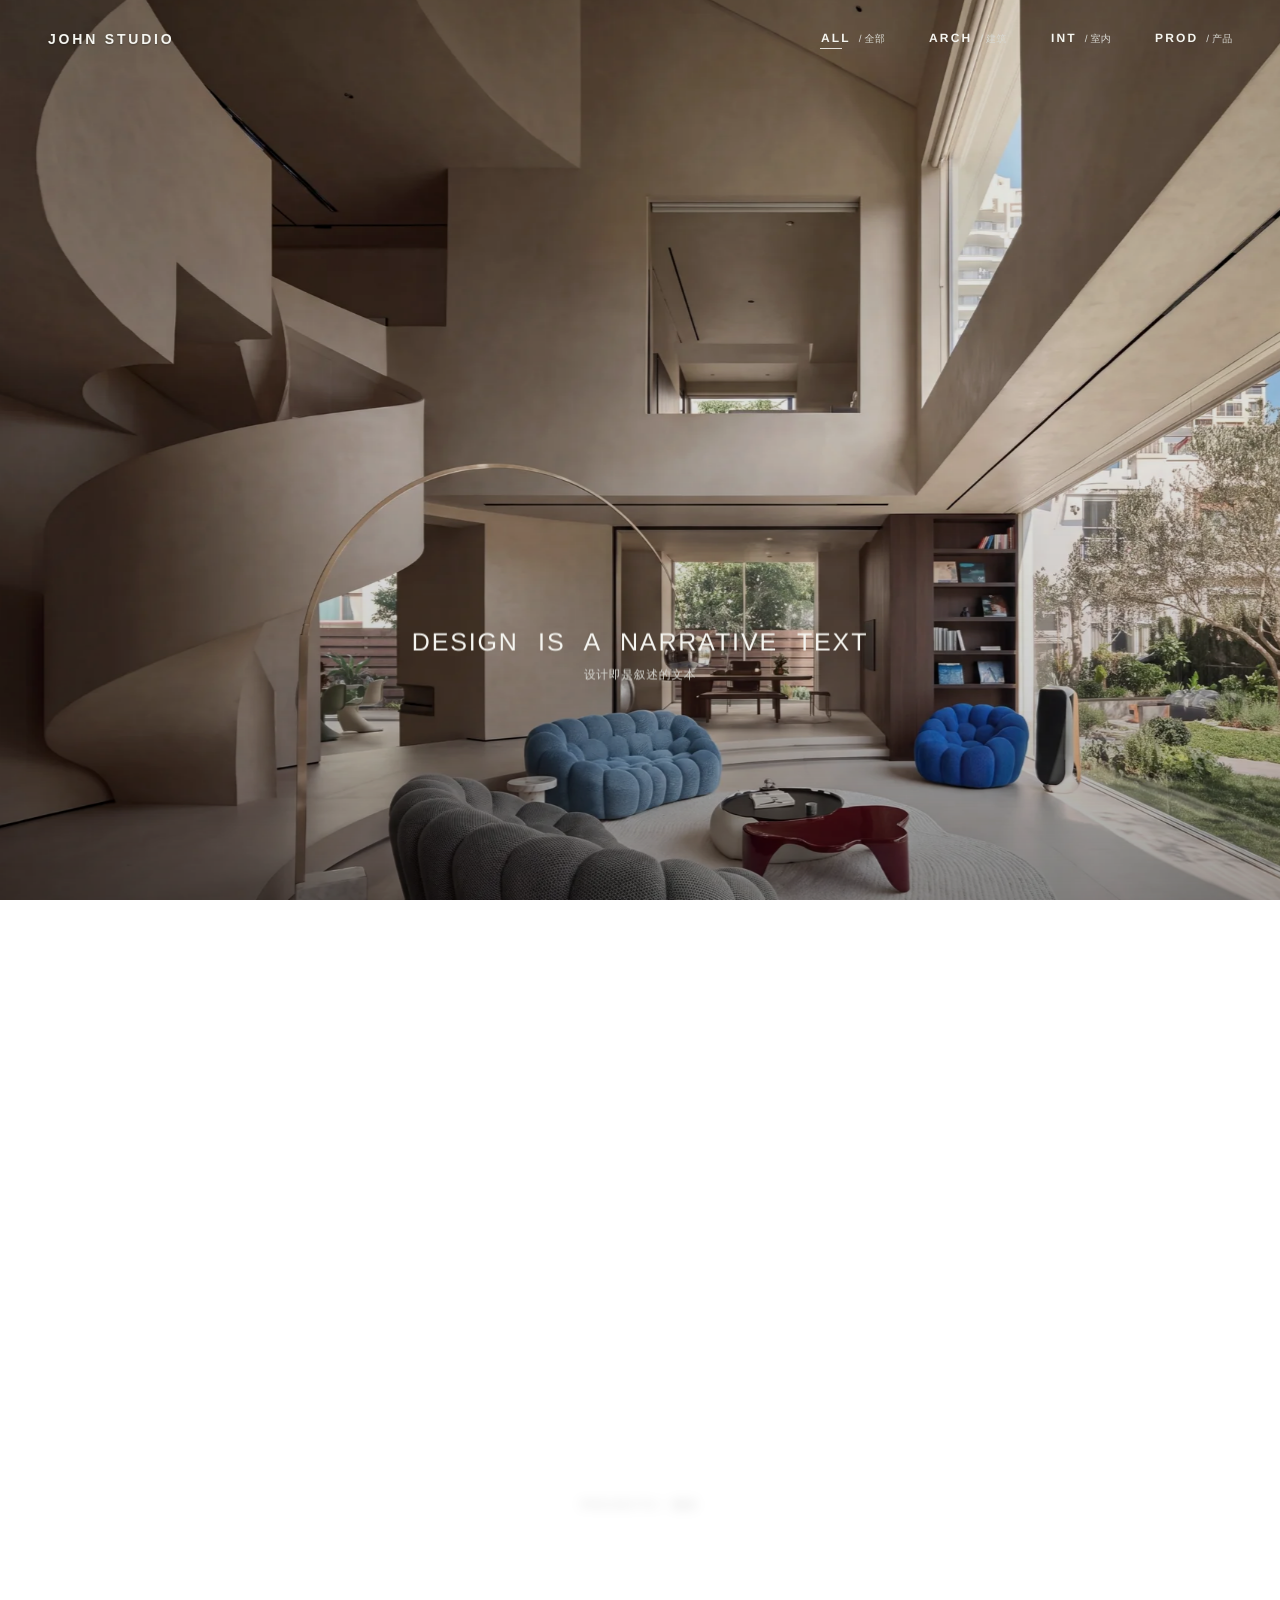
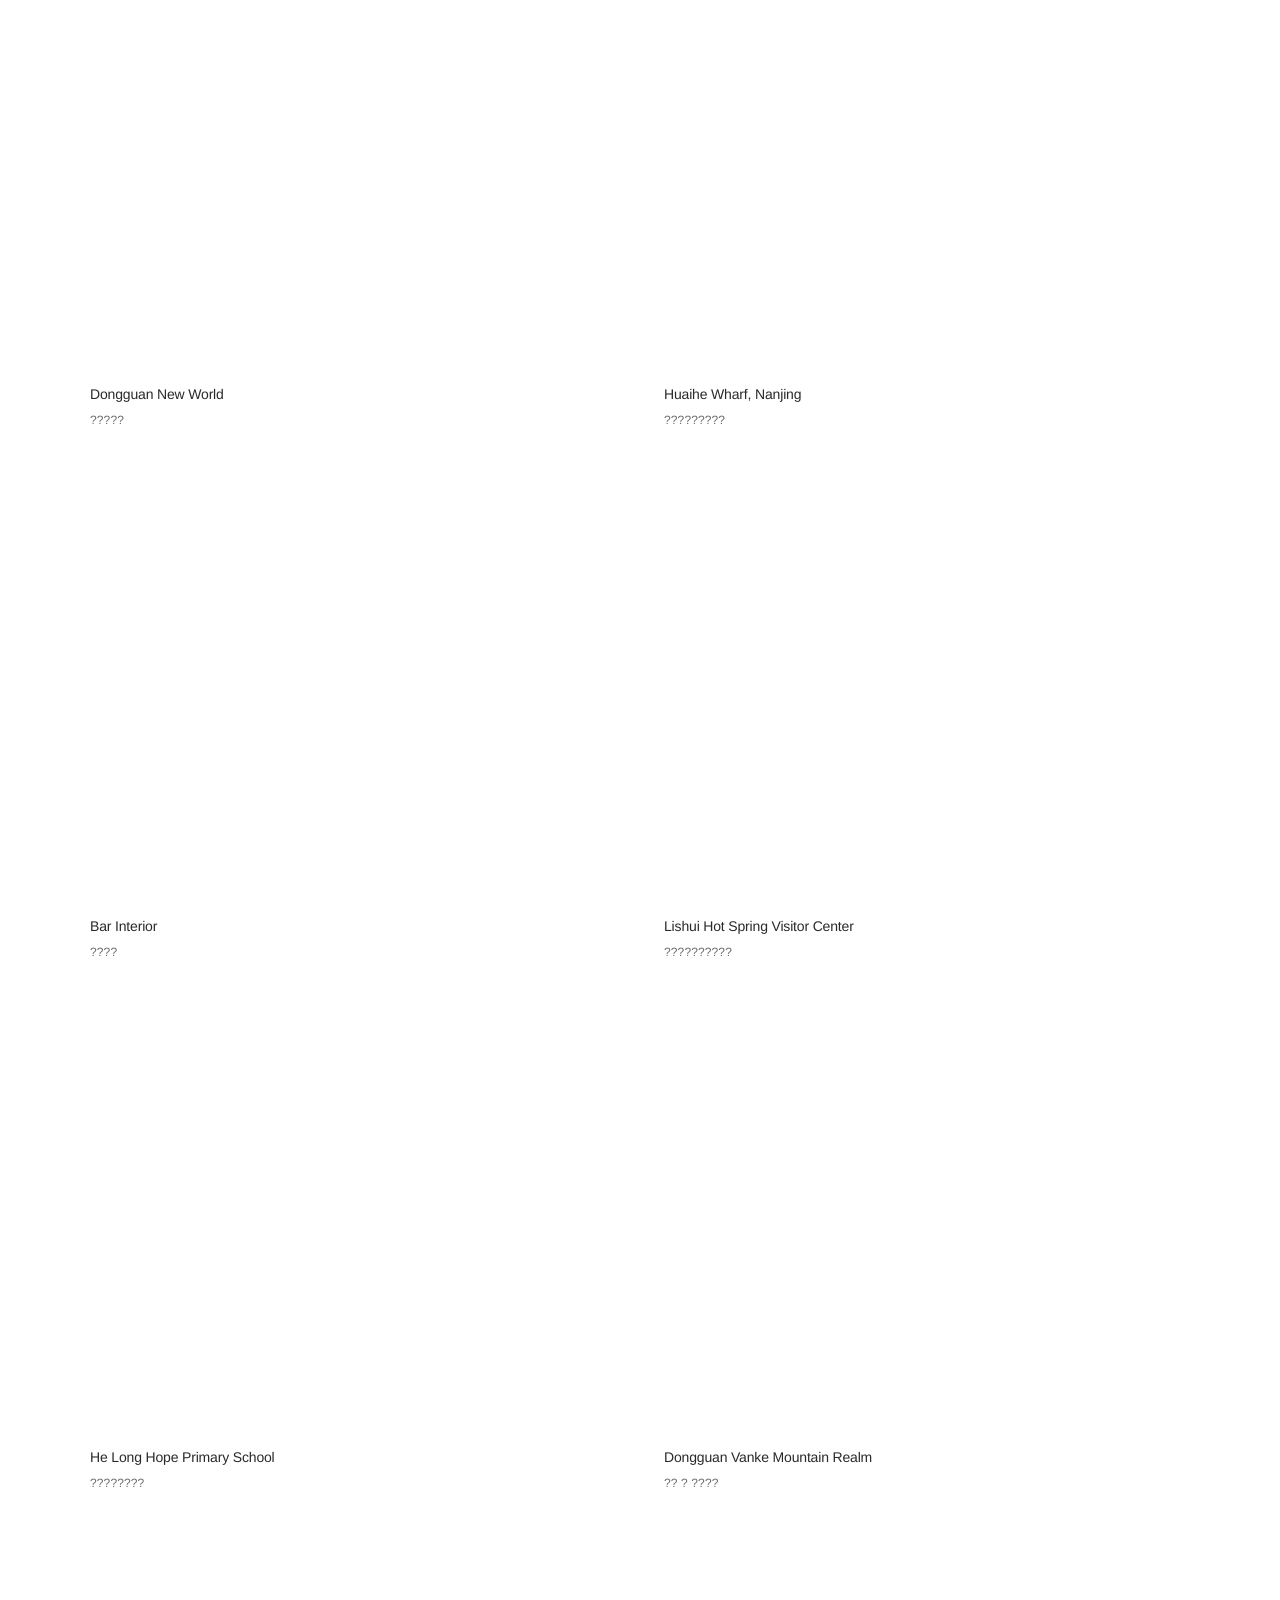
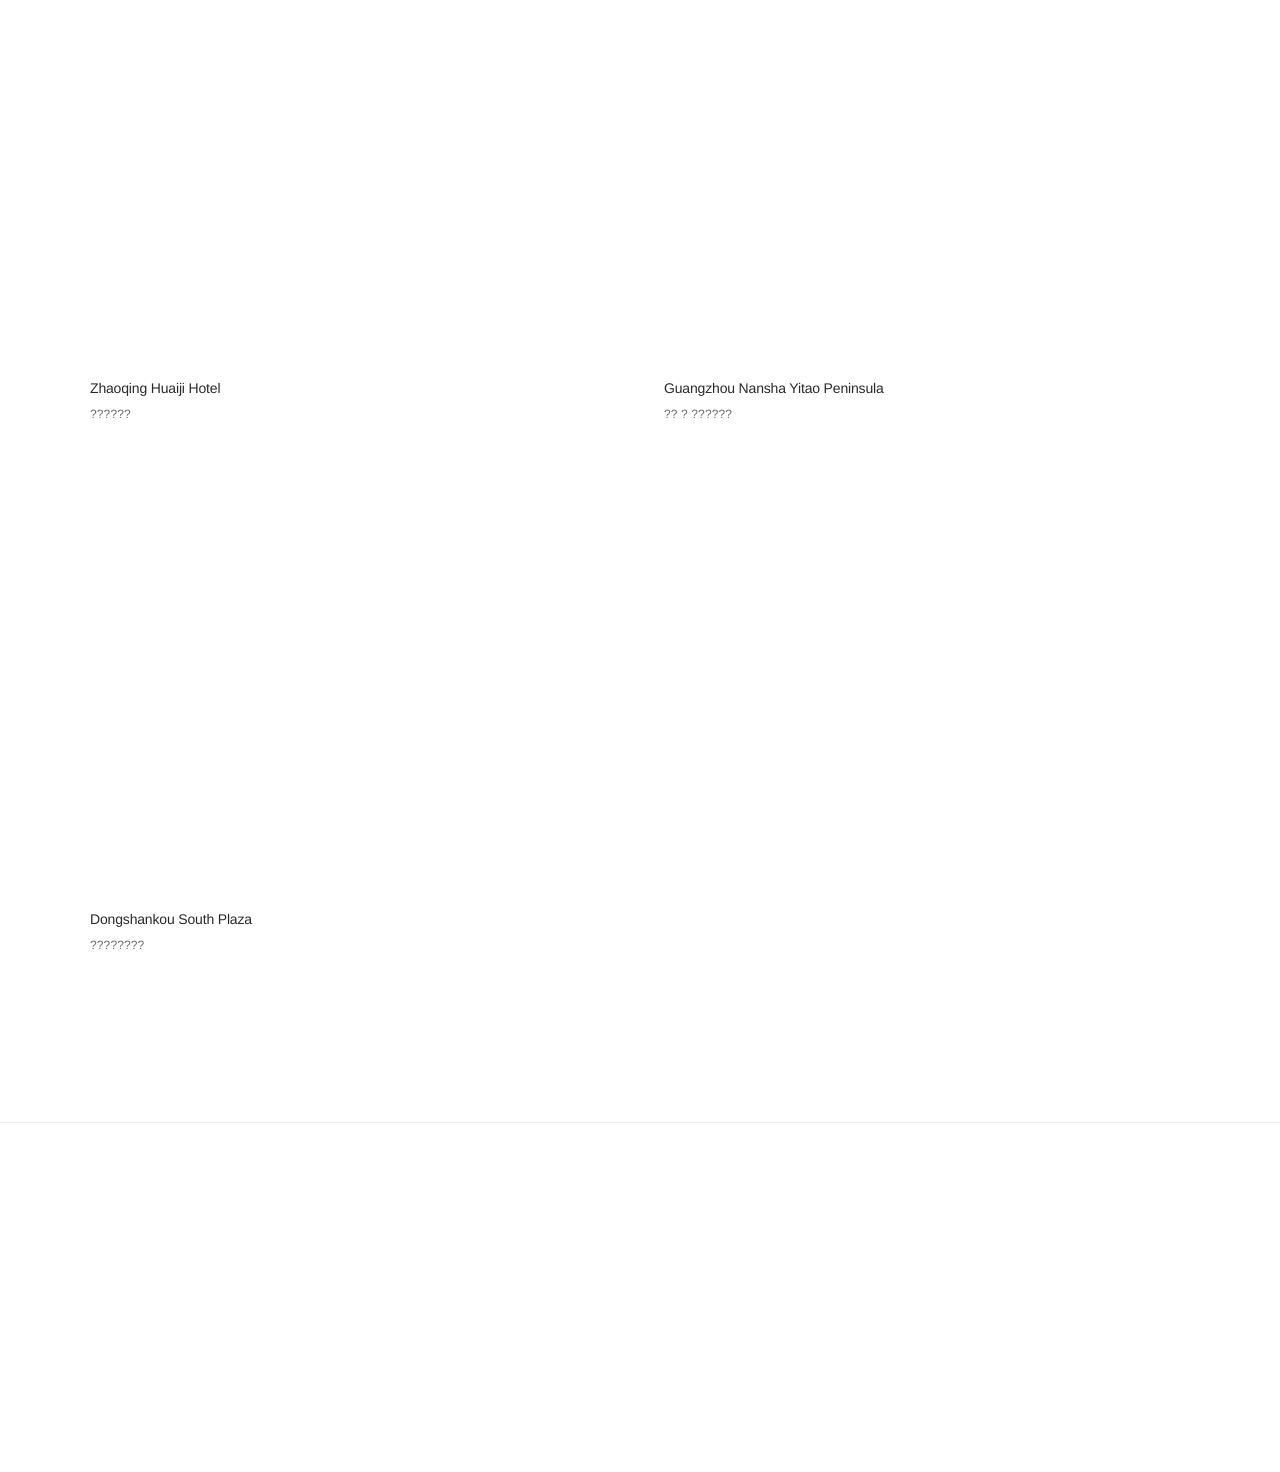
==== commit 345b764d: "refresh project photos and panorama display" ====
--- a/index.html
+++ b/index.html
@@ -6077,6 +6077,40 @@
   transform:translateX(-50%);
 }
 
+#spaceStage .slide.displayPanorama{
+  transform:none;
+}
+
+#spaceStage .slide.displayPanorama.active{
+  transform:none;
+}
+
+#spaceStage .slide.displayPanorama .spaceBackdrop{
+  opacity:0;
+  visibility:hidden;
+}
+
+#spaceStage .slide.displayPanorama .spacePhoto{
+  inset:auto;
+  top:0;
+  left:0;
+  width:auto;
+  max-width:none;
+  height:100%;
+  object-fit:initial;
+  object-position:left center;
+  transform:translateX(0);
+}
+
+#spaceStage .slide.displayPanorama.active .spacePhoto{
+  animation:panoramaLeftToRight 12s linear forwards;
+}
+
+@keyframes panoramaLeftToRight{
+  from{ transform:translateX(0); }
+  to{ transform:translateX(calc(100vw - 100%)); }
+}
+
 #spaceStage .sideBlur{
   opacity:0 !important;
   visibility:hidden !important;
@@ -6282,8 +6316,14 @@
  "assets/projects/dongguan-new-world-interior/hero.webp",
  "assets/projects/nanjing-huaihe-wharf/hero.webp",
  "assets/projects/bar-interior/hero.webp",
+ "assets/projects/fujian-lishui-hot-spring-visitor-center/hero.webp",
+ "assets/projects/helong-hope-primary-school-extension/hero.webp",
+ "assets/projects/dongguan-vanke-mountain-realm/hero.webp",
+ "assets/projects/zhaoqing-huaiji-hotel/hero.webp",
+ "assets/projects/guangzhou-nansha-yitao-peninsula/hero.webp",
  "assets/projects/guangzhou-dongshankou-south-plaza/hero.webp"
 ];
+window.heroImages = heroImages;
 
 let heroIndex=0;
 const bg=document.getElementById("bg");
@@ -6405,7 +6445,7 @@
   dongguanNewWorld:{
     id:0, type:"interior",
     title:"Dongguan New World",
-    cn:"东莞新世界",
+    cn:"?????",
     desc:"A calm interior sequence shaped by material restraint, light, and spatial rhythm.",
     card:"assets/projects/dongguan-new-world-interior/card.webp",
     imgs:[
@@ -6429,7 +6469,7 @@
   nanjingHuaihe:{
     id:1, type:"arch",
     title:"Huaihe Wharf, Nanjing",
-    cn:"南京秦双线淮河码头",
+    cn:"?????????",
     desc:"A restrained architectural project shaped by site, movement, and public spatial sequence.",
     card:"assets/projects/nanjing-huaihe-wharf/card.webp",
     imgs:[
@@ -6444,7 +6484,7 @@
   barInterior:{
     id:2, type:"interior",
     title:"Bar Interior",
-    cn:"酒吧室内",
+    cn:"????",
     desc:"A calm interior sequence shaped by material restraint, light, and spatial rhythm.",
     card:"assets/projects/bar-interior/card.webp",
     imgs:[
@@ -6461,7 +6501,7 @@
   fujianLishui:{
     id:3, type:"arch",
     title:"Lishui Hot Spring Visitor Center",
-    cn:"福建利水温泉游客中心",
+    cn:"??????????",
     desc:"A restrained architectural project shaped by site, movement, and public spatial sequence.",
     card:"assets/projects/fujian-lishui-hot-spring-visitor-center/card.webp",
     imgs:[
@@ -6474,7 +6514,7 @@
   helongSchool:{
     id:4, type:"arch",
     title:"He Long Hope Primary School",
-    cn:"贺龙希望小学扩建",
+    cn:"????????",
     desc:"A restrained architectural project shaped by site, movement, and public spatial sequence.",
     card:"assets/projects/helong-hope-primary-school-extension/card.webp",
     imgs:[
@@ -6487,7 +6527,7 @@
   dongguanVanke:{
     id:5, type:"interior",
     title:"Dongguan Vanke Mountain Realm",
-    cn:"东莞 · 万科山境",
+    cn:"?? ? ????",
     desc:"A calm interior sequence shaped by material restraint, light, and spatial rhythm.",
     card:"assets/projects/dongguan-vanke-mountain-realm/card.webp",
     imgs:[
@@ -6502,7 +6542,7 @@
   zhaoqingHuaijiHotel:{
     id:6, type:"arch",
     title:"Zhaoqing Huaiji Hotel",
-    cn:"肇庆怀集酒店",
+    cn:"??????",
     desc:"A hotel sequence shaped by landscape, arrival, courtyard movement, and quiet interior atmosphere.",
     card:"assets/projects/zhaoqing-huaiji-hotel/card.webp",
     imgs:[
@@ -6523,7 +6563,7 @@
   guangzhouNansha:{
     id:7, type:"interior",
     title:"Guangzhou Nansha Yitao Peninsula",
-    cn:"广州 · 南沙逸涛半岛",
+    cn:"?? ? ??????",
     desc:"A calm interior sequence shaped by material restraint, light, and spatial rhythm.",
     card:"assets/projects/guangzhou-nansha-yitao-peninsula/card.webp",
     imgs:[
@@ -6543,7 +6583,7 @@
   guangzhouDongshankou:{
     id:8, type:"arch",
     title:"Dongshankou South Plaza",
-    cn:"广州东山口南广场",
+    cn:"????????",
     desc:"An urban public space intervention shaped by site memory, community rhythm, and architectural dialogue.",
     card:"assets/projects/guangzhou-dongshankou-south-plaza/card.webp",
     imgs:[
@@ -6558,6 +6598,10 @@
     ]
   }
 };
+
+window.heroImages = Object.values(projects)
+  .map(project => project && project.imgs && project.imgs[0])
+  .filter(Boolean);
 
 const projectImageMeta = {
   "assets/projects/bar-interior/01.webp": {
@@ -7279,6 +7323,10 @@
 function getSpaceImageDisplayClass(width, height){
   const imageRatio = width / height;
 
+  if(imageRatio > 2.2){
+    return "displayPanorama";
+  }
+
   if(imageRatio < 1.25){
     return "displayHeight";
   }
@@ -7298,13 +7346,13 @@
   const meta = projectImageMeta && projectImageMeta[sl.dataset.src];
   const displayClass = getSpaceImageDisplayClassFromMeta(meta) || getSpaceImageDisplayClass(width, height);
 
-  sl.classList.remove("displayCover", "displayHeight", "portrait", "landscape");
+  sl.classList.remove("displayCover", "displayHeight", "displayPanorama", "portrait", "landscape");
   sl.classList.add(displayClass);
   sl.classList.add(imageRatio <= 1.25 ? "portrait" : "landscape");
 
   sl.dataset.orientation = imageRatio <= 1.25 ? "portrait" : "landscape";
   sl.dataset.aspectRatio = imageRatio.toFixed(3);
-  sl.dataset.displayMode = displayClass === "displayCover" ? "cover" : "height";
+  sl.dataset.displayMode = displayClass === "displayPanorama" ? "panorama" : (displayClass === "displayCover" ? "cover" : "height");
   sl.dataset.naturalWidth = String(width);
   sl.dataset.naturalHeight = String(height);
 }
@@ -7411,7 +7459,7 @@
   slides.forEach((sl,idx)=>{
     const src = projectImgs[idx];
 
-    sl.classList.remove("portrait", "landscape", "displayCover", "displayHeight");
+    sl.classList.remove("portrait", "landscape", "displayCover", "displayHeight", "displayPanorama");
     delete sl.dataset.orientation;
     delete sl.dataset.aspectRatio;
     delete sl.dataset.displayMode;
@@ -7463,7 +7511,7 @@
         delete sl.dataset.brightness;
       }
 
-      sl.classList.remove("portrait", "landscape", "displayCover", "displayHeight");
+      sl.classList.remove("portrait", "landscape", "displayCover", "displayHeight", "displayPanorama");
       applySpaceImageDisplayMode(sl, probe.naturalWidth, probe.naturalHeight);
 
       if(isPortrait){
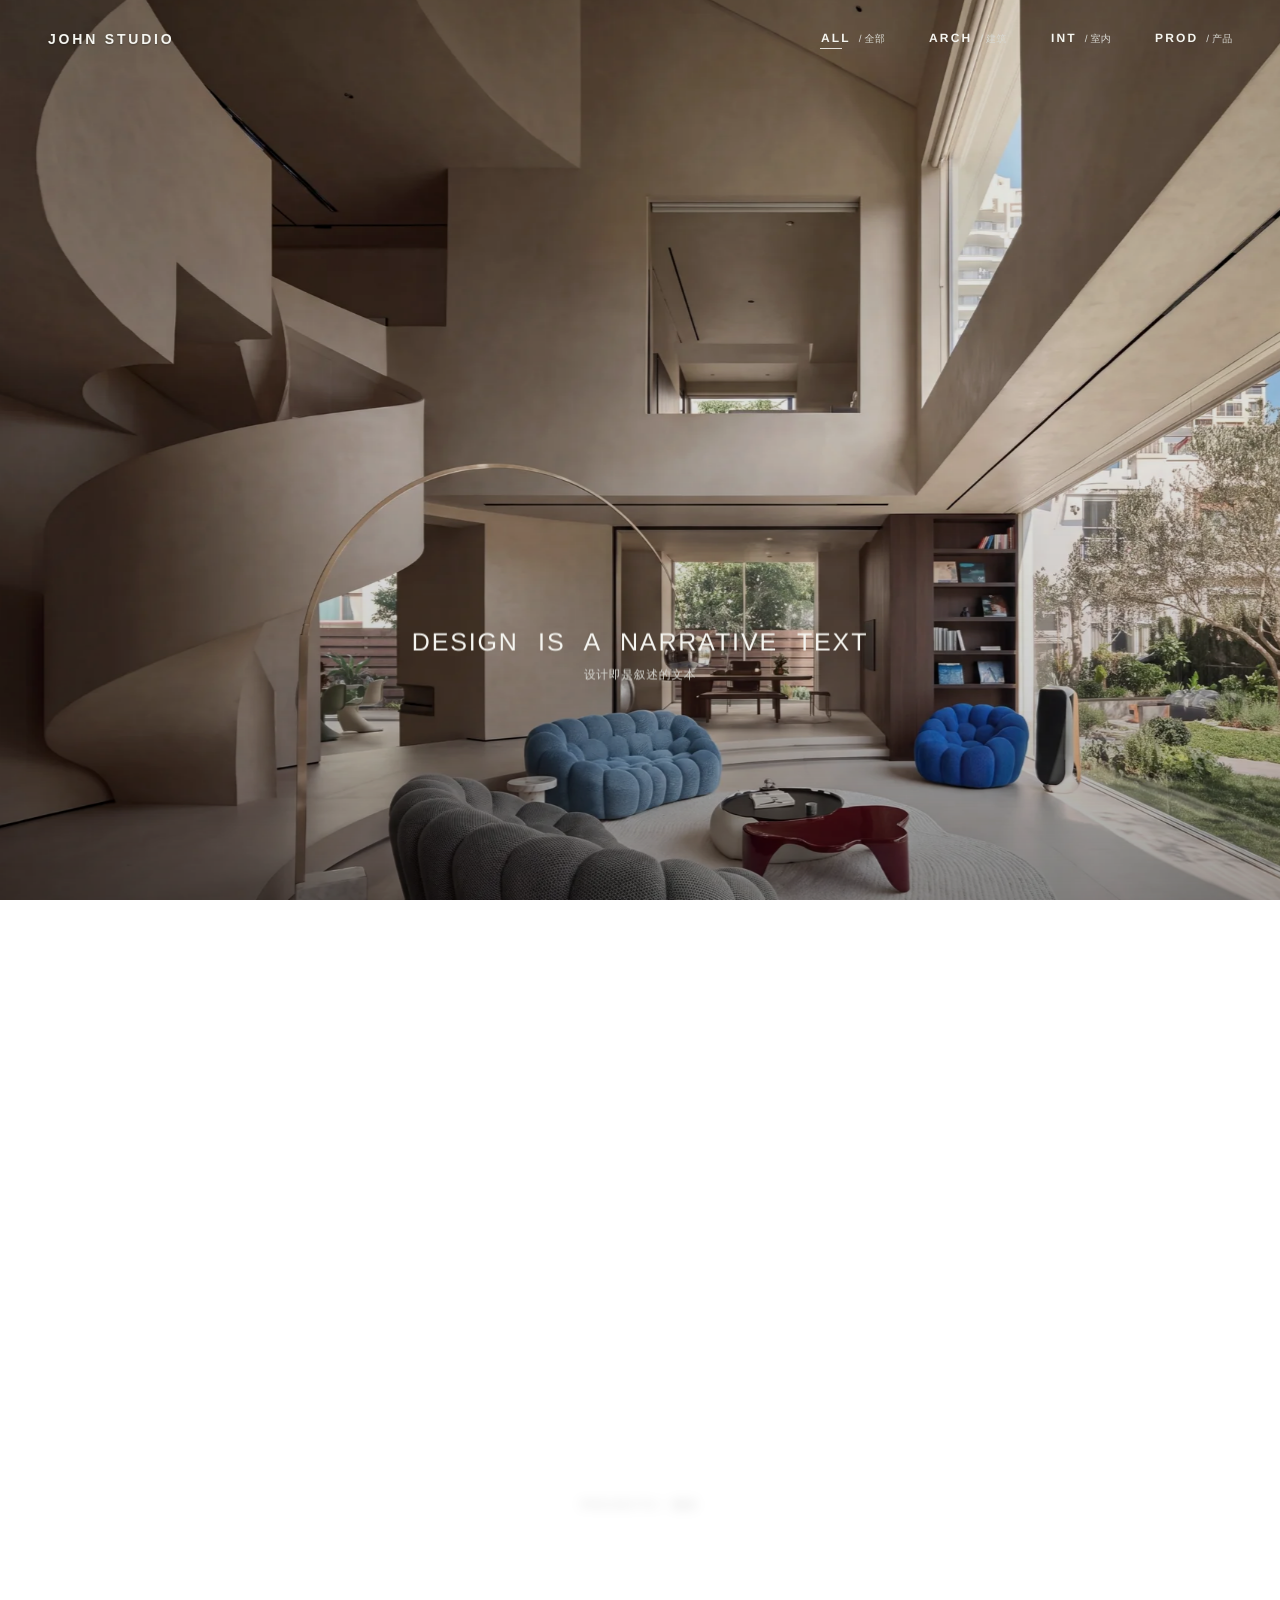
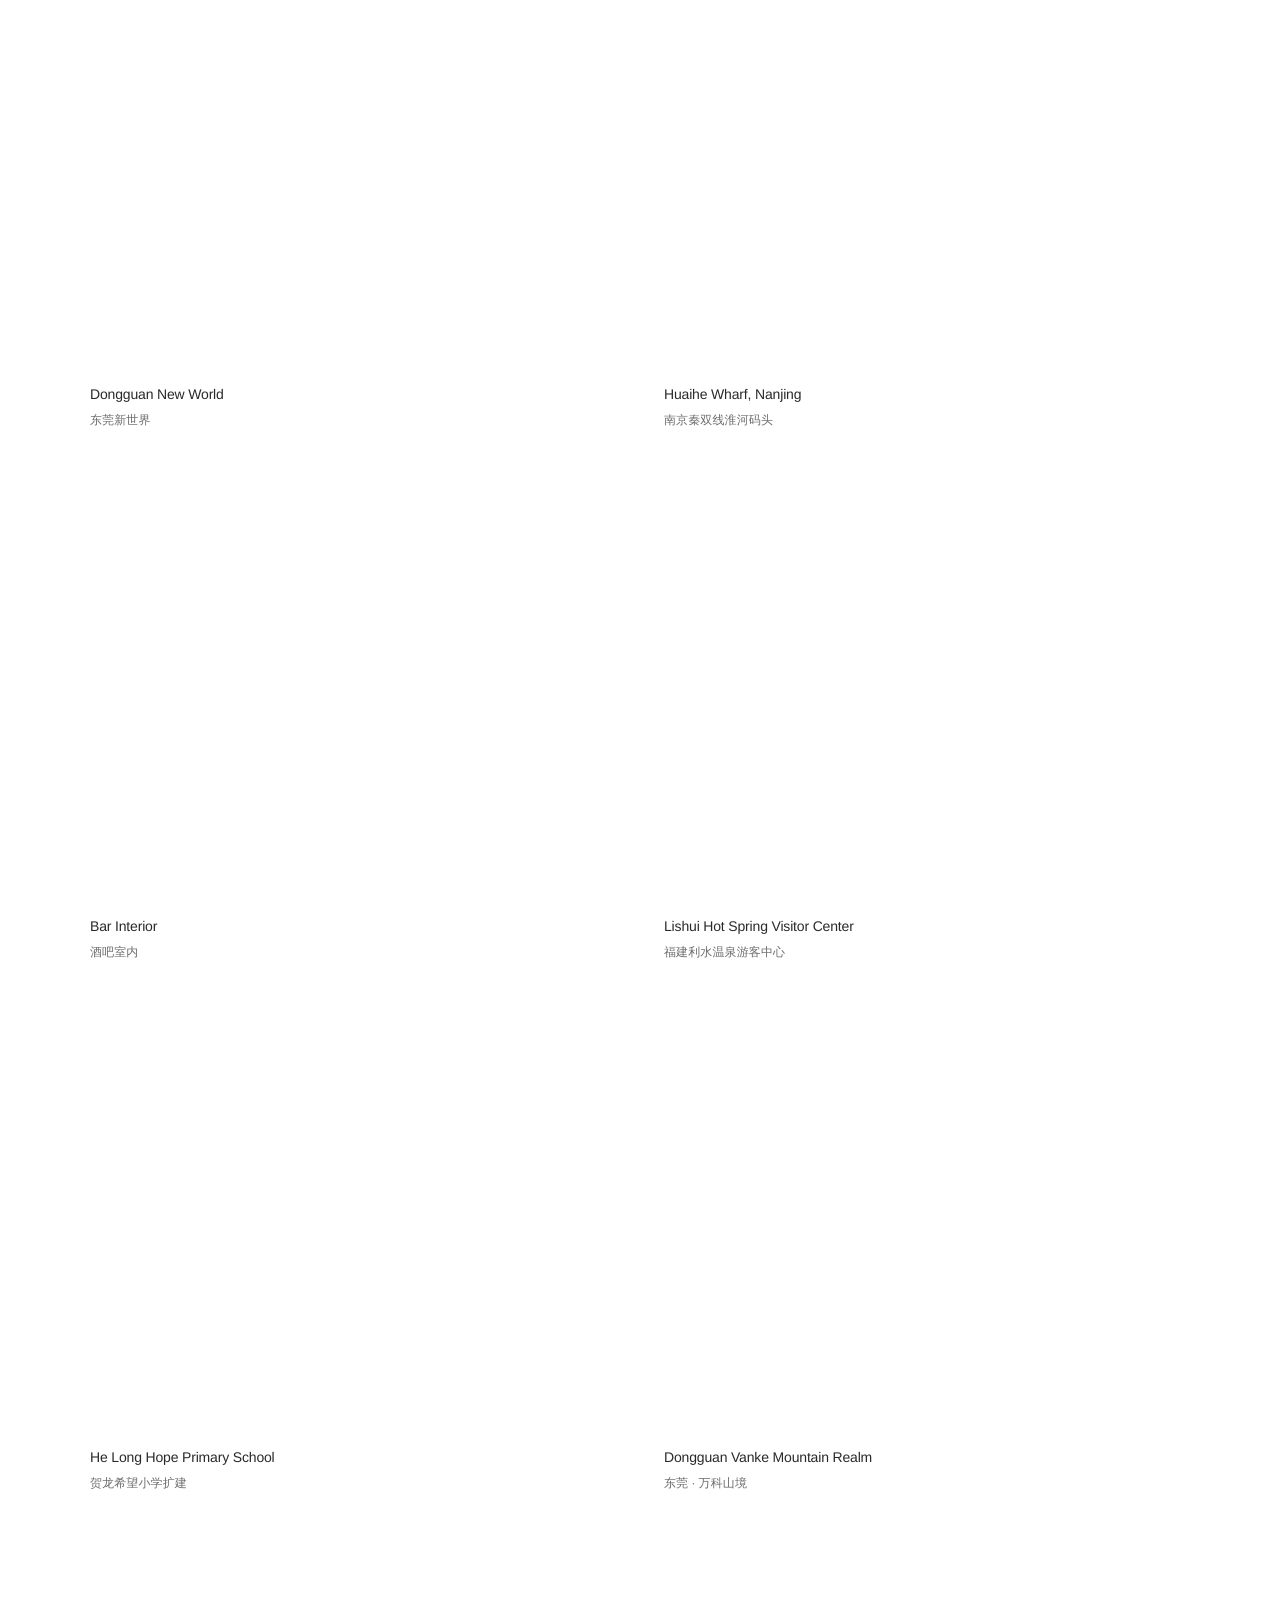
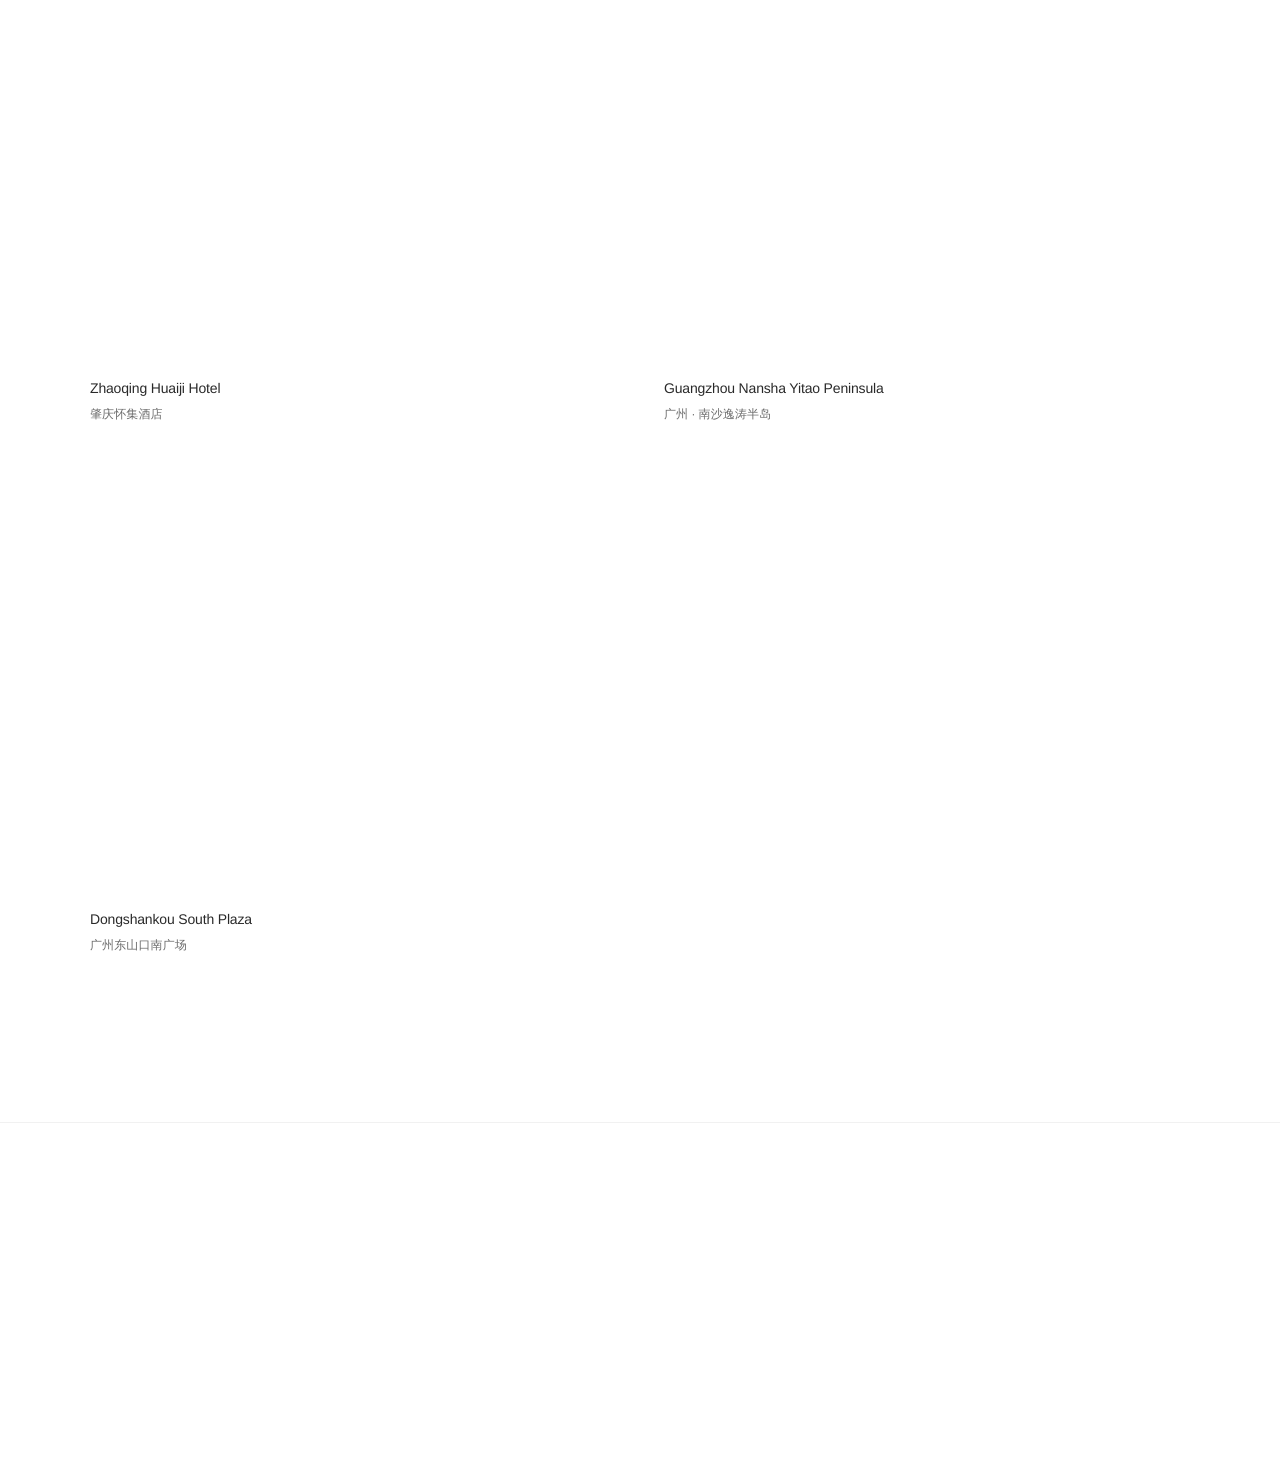
==== commit 2719184e: "restore project Chinese names" ====
--- a/index.html
+++ b/index.html
@@ -6059,11 +6059,13 @@
 }
 
 #spaceStage .slide.displayCover.landscape .spaceBackdrop{
-  transform:translateY(3.5%) scale(1.06);
+  opacity:0;
+  visibility:hidden;
+  transform:scale(1.06);
 }
 
 #spaceStage .slide.displayCover.landscape .spacePhoto{
-  transform:translateY(3.5%) !important;
+  transform:none !important;
 }
 
 #spaceStage .slide.displayHeight .spacePhoto{
@@ -6195,6 +6197,90 @@
   -webkit-backdrop-filter:none !important;
 }
 
+/* =========================================================
+   FINAL PROJECT IMAGE MODE RULES
+   Canonical display behavior after image-ratio scan:
+   panorama = horizontal pan, landscape = full cover,
+   square / portrait = full-height image with glass side support.
+========================================================= */
+#spaceStage.portraitMode .sideBlur{
+  opacity:0 !important;
+  visibility:hidden !important;
+}
+
+#spaceStage[data-image-mode="cover"] .sideBlur,
+#spaceStage[data-image-mode="panorama"] .sideBlur{
+  opacity:0 !important;
+  visibility:hidden !important;
+  backdrop-filter:none !important;
+  -webkit-backdrop-filter:none !important;
+}
+
+#spaceStage .slide.displayCover.landscape,
+#spaceStage .slide.displayCover.landscape.active{
+  background-size:cover !important;
+  background-position:center bottom !important;
+}
+
+#spaceStage .slide.displayCover.landscape .spaceBackdrop{
+  opacity:0 !important;
+  visibility:hidden !important;
+}
+
+#spaceStage .slide.displayCover.landscape .spacePhoto{
+  inset:0 !important;
+  width:100% !important;
+  height:100% !important;
+  max-width:none !important;
+  object-fit:cover !important;
+  object-position:center bottom !important;
+  transform:none !important;
+}
+
+#spaceStage .slide.displayHeight,
+#spaceStage .slide.displayHeight.active{
+  transform:none !important;
+  background-size:cover !important;
+  background-position:center center !important;
+}
+
+#spaceStage .slide.displayHeight .spaceBackdrop{
+  opacity:.72 !important;
+  visibility:visible !important;
+  width:100% !important;
+  height:100% !important;
+  object-fit:cover !important;
+  object-position:center center !important;
+  filter:blur(22px) brightness(.48) saturate(.96) !important;
+  transform:scale(1.08) !important;
+}
+
+#spaceStage .slide.displayHeight .spacePhoto{
+  inset:auto !important;
+  top:0 !important;
+  bottom:auto !important;
+  left:50% !important;
+  width:auto !important;
+  max-width:none !important;
+  height:100% !important;
+  object-fit:contain !important;
+  object-position:center center !important;
+  transform:translateX(-50%) !important;
+}
+
+#spaceStage.verticalImageMode .sideBlur{
+  opacity:.58 !important;
+  visibility:visible !important;
+  z-index:6 !important;
+}
+
+#spaceStage.verticalImageMode .sideBlur.left,
+#spaceStage.verticalImageMode .sideBlur.right{
+  background:rgba(18,18,18,.16) !important;
+  backdrop-filter:blur(18px) saturate(1.04) brightness(.86) contrast(.96) !important;
+  -webkit-backdrop-filter:blur(18px) saturate(1.04) brightness(.86) contrast(.96) !important;
+}
+
 </style>
 </head>
 
@@ -6445,7 +6531,7 @@
   dongguanNewWorld:{
     id:0, type:"interior",
     title:"Dongguan New World",
-    cn:"?????",
+    cn:"东莞新世界",
     desc:"A calm interior sequence shaped by material restraint, light, and spatial rhythm.",
     card:"assets/projects/dongguan-new-world-interior/card.webp",
     imgs:[
@@ -6469,7 +6555,7 @@
   nanjingHuaihe:{
     id:1, type:"arch",
     title:"Huaihe Wharf, Nanjing",
-    cn:"?????????",
+    cn:"南京秦双线淮河码头",
     desc:"A restrained architectural project shaped by site, movement, and public spatial sequence.",
     card:"assets/projects/nanjing-huaihe-wharf/card.webp",
     imgs:[
@@ -6484,7 +6570,7 @@
   barInterior:{
     id:2, type:"interior",
     title:"Bar Interior",
-    cn:"????",
+    cn:"酒吧室内",
     desc:"A calm interior sequence shaped by material restraint, light, and spatial rhythm.",
     card:"assets/projects/bar-interior/card.webp",
     imgs:[
@@ -6501,7 +6587,7 @@
   fujianLishui:{
     id:3, type:"arch",
     title:"Lishui Hot Spring Visitor Center",
-    cn:"??????????",
+    cn:"福建利水温泉游客中心",
     desc:"A restrained architectural project shaped by site, movement, and public spatial sequence.",
     card:"assets/projects/fujian-lishui-hot-spring-visitor-center/card.webp",
     imgs:[
@@ -6514,7 +6600,7 @@
   helongSchool:{
     id:4, type:"arch",
     title:"He Long Hope Primary School",
-    cn:"????????",
+    cn:"贺龙希望小学扩建",
     desc:"A restrained architectural project shaped by site, movement, and public spatial sequence.",
     card:"assets/projects/helong-hope-primary-school-extension/card.webp",
     imgs:[
@@ -6527,7 +6613,7 @@
   dongguanVanke:{
     id:5, type:"interior",
     title:"Dongguan Vanke Mountain Realm",
-    cn:"?? ? ????",
+    cn:"东莞 · 万科山境",
     desc:"A calm interior sequence shaped by material restraint, light, and spatial rhythm.",
     card:"assets/projects/dongguan-vanke-mountain-realm/card.webp",
     imgs:[
@@ -6542,7 +6628,7 @@
   zhaoqingHuaijiHotel:{
     id:6, type:"arch",
     title:"Zhaoqing Huaiji Hotel",
-    cn:"??????",
+    cn:"肇庆怀集酒店",
     desc:"A hotel sequence shaped by landscape, arrival, courtyard movement, and quiet interior atmosphere.",
     card:"assets/projects/zhaoqing-huaiji-hotel/card.webp",
     imgs:[
@@ -6563,7 +6649,7 @@
   guangzhouNansha:{
     id:7, type:"interior",
     title:"Guangzhou Nansha Yitao Peninsula",
-    cn:"?? ? ??????",
+    cn:"广州 · 南沙逸涛半岛",
     desc:"A calm interior sequence shaped by material restraint, light, and spatial rhythm.",
     card:"assets/projects/guangzhou-nansha-yitao-peninsula/card.webp",
     imgs:[
@@ -6583,7 +6669,7 @@
   guangzhouDongshankou:{
     id:8, type:"arch",
     title:"Dongshankou South Plaza",
-    cn:"????????",
+    cn:"广州东山口南广场",
     desc:"An urban public space intervention shaped by site memory, community rhythm, and architectural dialogue.",
     card:"assets/projects/guangzhou-dongshankou-south-plaza/card.webp",
     imgs:[
@@ -7320,39 +7406,52 @@
   return normalizeProjectImages(projectKey).length;
 }
 
+function getSpaceImageKind(width, height){
+  const imageRatio = width / height;
+
+  if(imageRatio > 2.2){
+    return "panorama";
+  }
+
+  if(imageRatio >= 1.25){
+    return "landscape";
+  }
+
+  if(imageRatio >= 0.85){
+    return "square";
+  }
+
+  return "portrait";
+}
+
 function getSpaceImageDisplayClass(width, height){
-  const imageRatio = width / height;
-
-  if(imageRatio > 2.2){
+  const imageKind = getSpaceImageKind(width, height);
+
+  if(imageKind === "panorama"){
     return "displayPanorama";
   }
 
-  if(imageRatio < 1.25){
-    return "displayHeight";
-  }
-
-  return "displayCover";
-}
-
-function getSpaceImageDisplayClassFromMeta(meta){
-  if(!meta || !meta.width || !meta.height) return null;
-  return getSpaceImageDisplayClass(meta.width, meta.height);
+  if(imageKind === "landscape"){
+    return "displayCover";
+  }
+
+  return "displayHeight";
 }
 
 function applySpaceImageDisplayMode(sl, width, height){
   if(!sl || !width || !height) return;
 
   const imageRatio = width / height;
-  const meta = projectImageMeta && projectImageMeta[sl.dataset.src];
-  const displayClass = getSpaceImageDisplayClassFromMeta(meta) || getSpaceImageDisplayClass(width, height);
-
-  sl.classList.remove("displayCover", "displayHeight", "displayPanorama", "portrait", "landscape");
+  const imageKind = getSpaceImageKind(width, height);
+  const displayClass = getSpaceImageDisplayClass(width, height);
+
+  sl.classList.remove("displayCover", "displayHeight", "displayPanorama", "portrait", "landscape", "square", "panorama");
   sl.classList.add(displayClass);
-  sl.classList.add(imageRatio <= 1.25 ? "portrait" : "landscape");
-
-  sl.dataset.orientation = imageRatio <= 1.25 ? "portrait" : "landscape";
+  sl.classList.add(imageKind);
+
+  sl.dataset.orientation = imageKind;
   sl.dataset.aspectRatio = imageRatio.toFixed(3);
-  sl.dataset.displayMode = displayClass === "displayPanorama" ? "panorama" : (displayClass === "displayCover" ? "cover" : "height");
+  sl.dataset.displayMode = imageKind === "panorama" ? "panorama" : (imageKind === "landscape" ? "cover" : "height");
   sl.dataset.naturalWidth = String(width);
   sl.dataset.naturalHeight = String(height);
 }
@@ -7459,7 +7558,7 @@
   slides.forEach((sl,idx)=>{
     const src = projectImgs[idx];
 
-    sl.classList.remove("portrait", "landscape", "displayCover", "displayHeight", "displayPanorama");
+    sl.classList.remove("portrait", "landscape", "square", "panorama", "displayCover", "displayHeight", "displayPanorama");
     delete sl.dataset.orientation;
     delete sl.dataset.aspectRatio;
     delete sl.dataset.displayMode;
@@ -7482,8 +7581,9 @@
 
     // 先立即把图片写入 slide，避免等待图片探测期间仍显示上一张旧图。
     // 这样进入项目空间后的第 1 张，会马上就是首页对应项目卡片的封面图。
-    sl.classList.add("landscape", "displayHeight");
+    sl.classList.add("landscape", "displayCover");
     sl.dataset.orientation = "landscape";
+    sl.dataset.displayMode = "cover";
     sl.style.backgroundImage = `url(${src}), url(${src})`;
     const backdrop = sl.querySelector(".spaceBackdrop");
     const photo = sl.querySelector(".spacePhoto");
@@ -7493,16 +7593,10 @@
       photo.alt = `${p.title} image ${idx + 1}`;
     }
 
-    const meta = projectImageMeta && projectImageMeta[src];
-    if(meta){
-      applySpaceImageDisplayMode(sl, meta.width, meta.height);
-    }
-
     const probe = new Image();
     probe.crossOrigin = "anonymous";
     probe.onload = function(){
-      const imageRatio = probe.naturalWidth / probe.naturalHeight;
-      const isPortrait = imageRatio <= 1.25;
+      const imageKind = getSpaceImageKind(probe.naturalWidth, probe.naturalHeight);
       const brightness = getImageAverageBrightness(probe);
 
       if(brightness !== null){
@@ -7511,16 +7605,11 @@
         delete sl.dataset.brightness;
       }
 
-      sl.classList.remove("portrait", "landscape", "displayCover", "displayHeight", "displayPanorama");
+      sl.classList.remove("portrait", "landscape", "square", "panorama", "displayCover", "displayHeight", "displayPanorama");
       applySpaceImageDisplayMode(sl, probe.naturalWidth, probe.naturalHeight);
 
-      if(isPortrait){
-        sl.dataset.orientation = "portrait";
-        sl.style.backgroundImage = `url(${src}), url(${src})`;
-      }else{
-        sl.dataset.orientation = "landscape";
-        sl.style.backgroundImage = `url(${src}), url(${src})`;
-      }
+      sl.dataset.orientation = imageKind;
+      sl.style.backgroundImage = `url(${src}), url(${src})`;
 
       if(sl.classList.contains("active")){
         updateStageImageMode();
@@ -7548,10 +7637,11 @@
 function updateStageImageMode(){
   const stage = document.getElementById("spaceStage");
   const activeSlide = slides[slideIndex];
-  const isPortrait = activeSlide && activeSlide.dataset.orientation === "portrait";
   const isVerticalImage = activeSlide && activeSlide.dataset.displayMode === "height";
-  stage.classList.toggle("portraitMode", isPortrait);
+  stage.classList.remove("portraitMode");
   stage.classList.toggle("verticalImageMode", isVerticalImage);
+  stage.dataset.imageMode = activeSlide ? (activeSlide.dataset.displayMode || "") : "";
+  stage.dataset.imageOrientation = activeSlide ? (activeSlide.dataset.orientation || "") : "";
 
   const brightness = activeSlide ? Number(activeSlide.dataset.brightness) : NaN;
 
